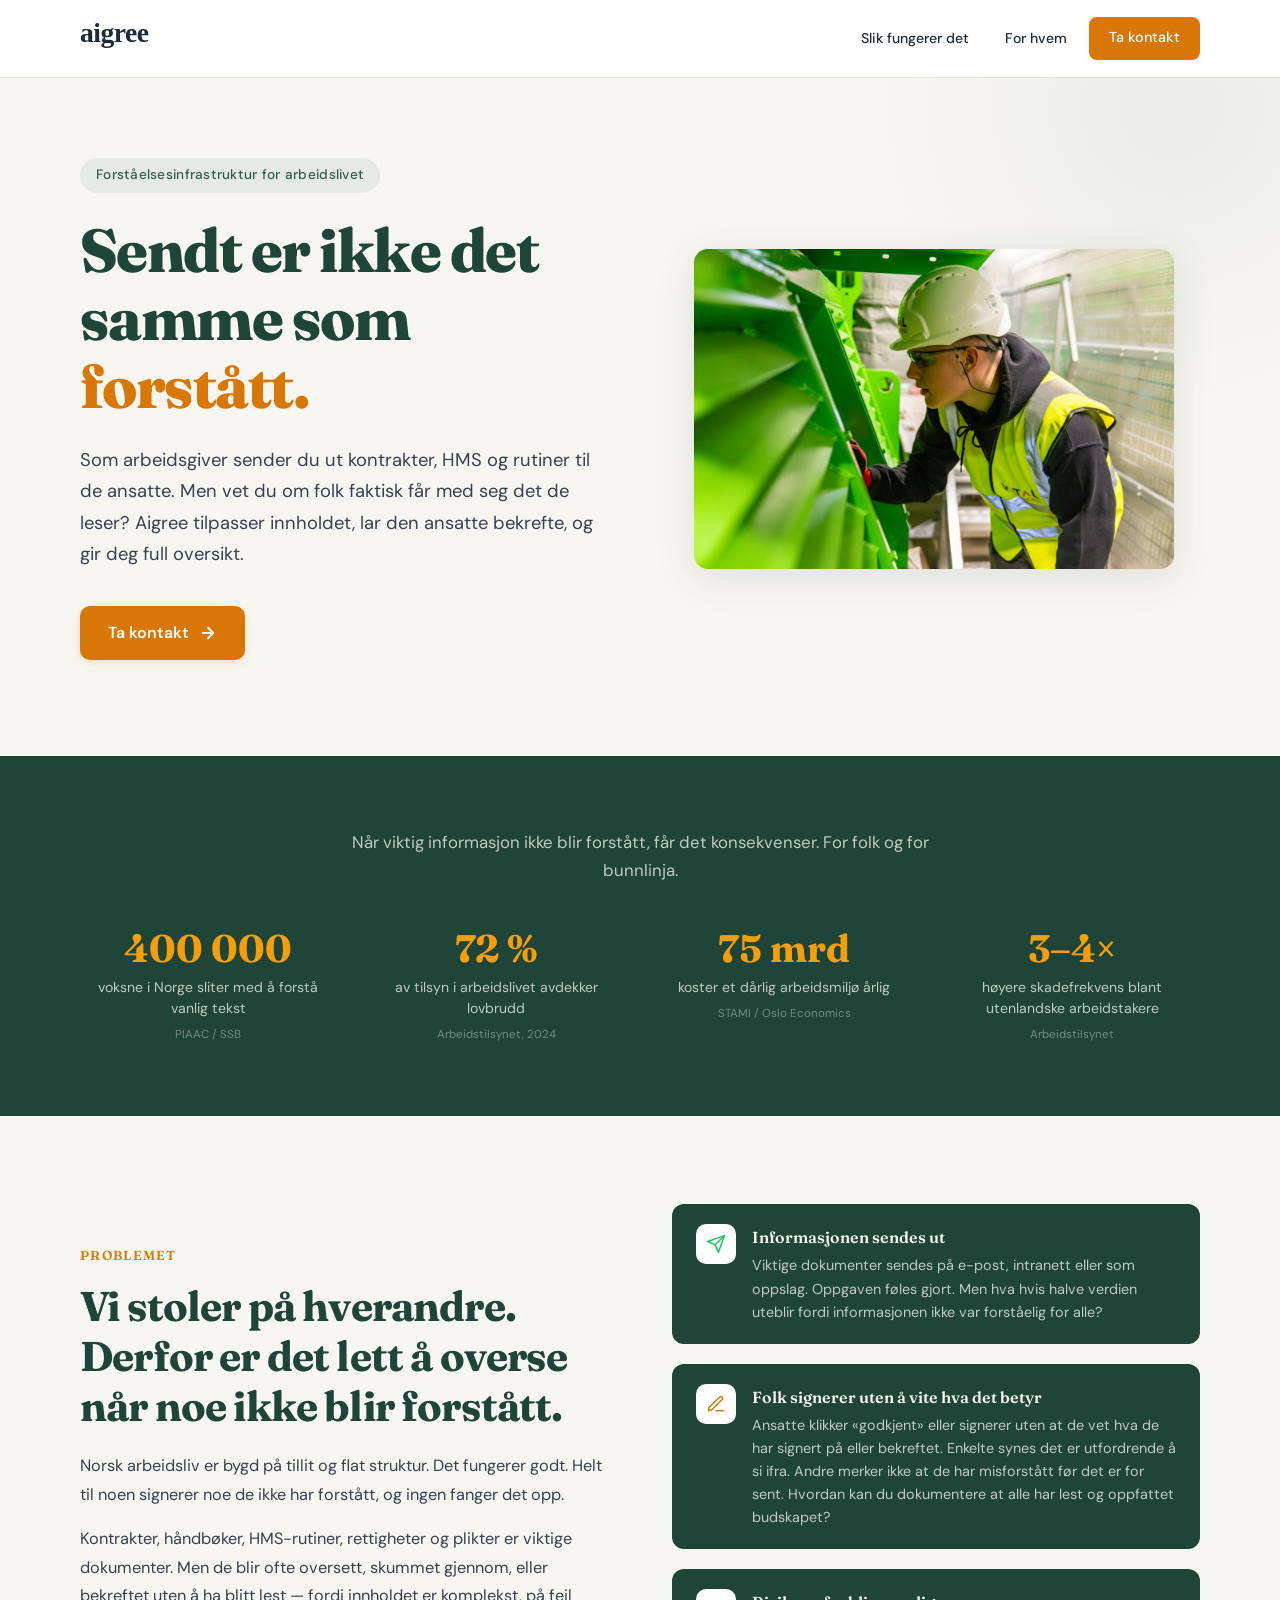
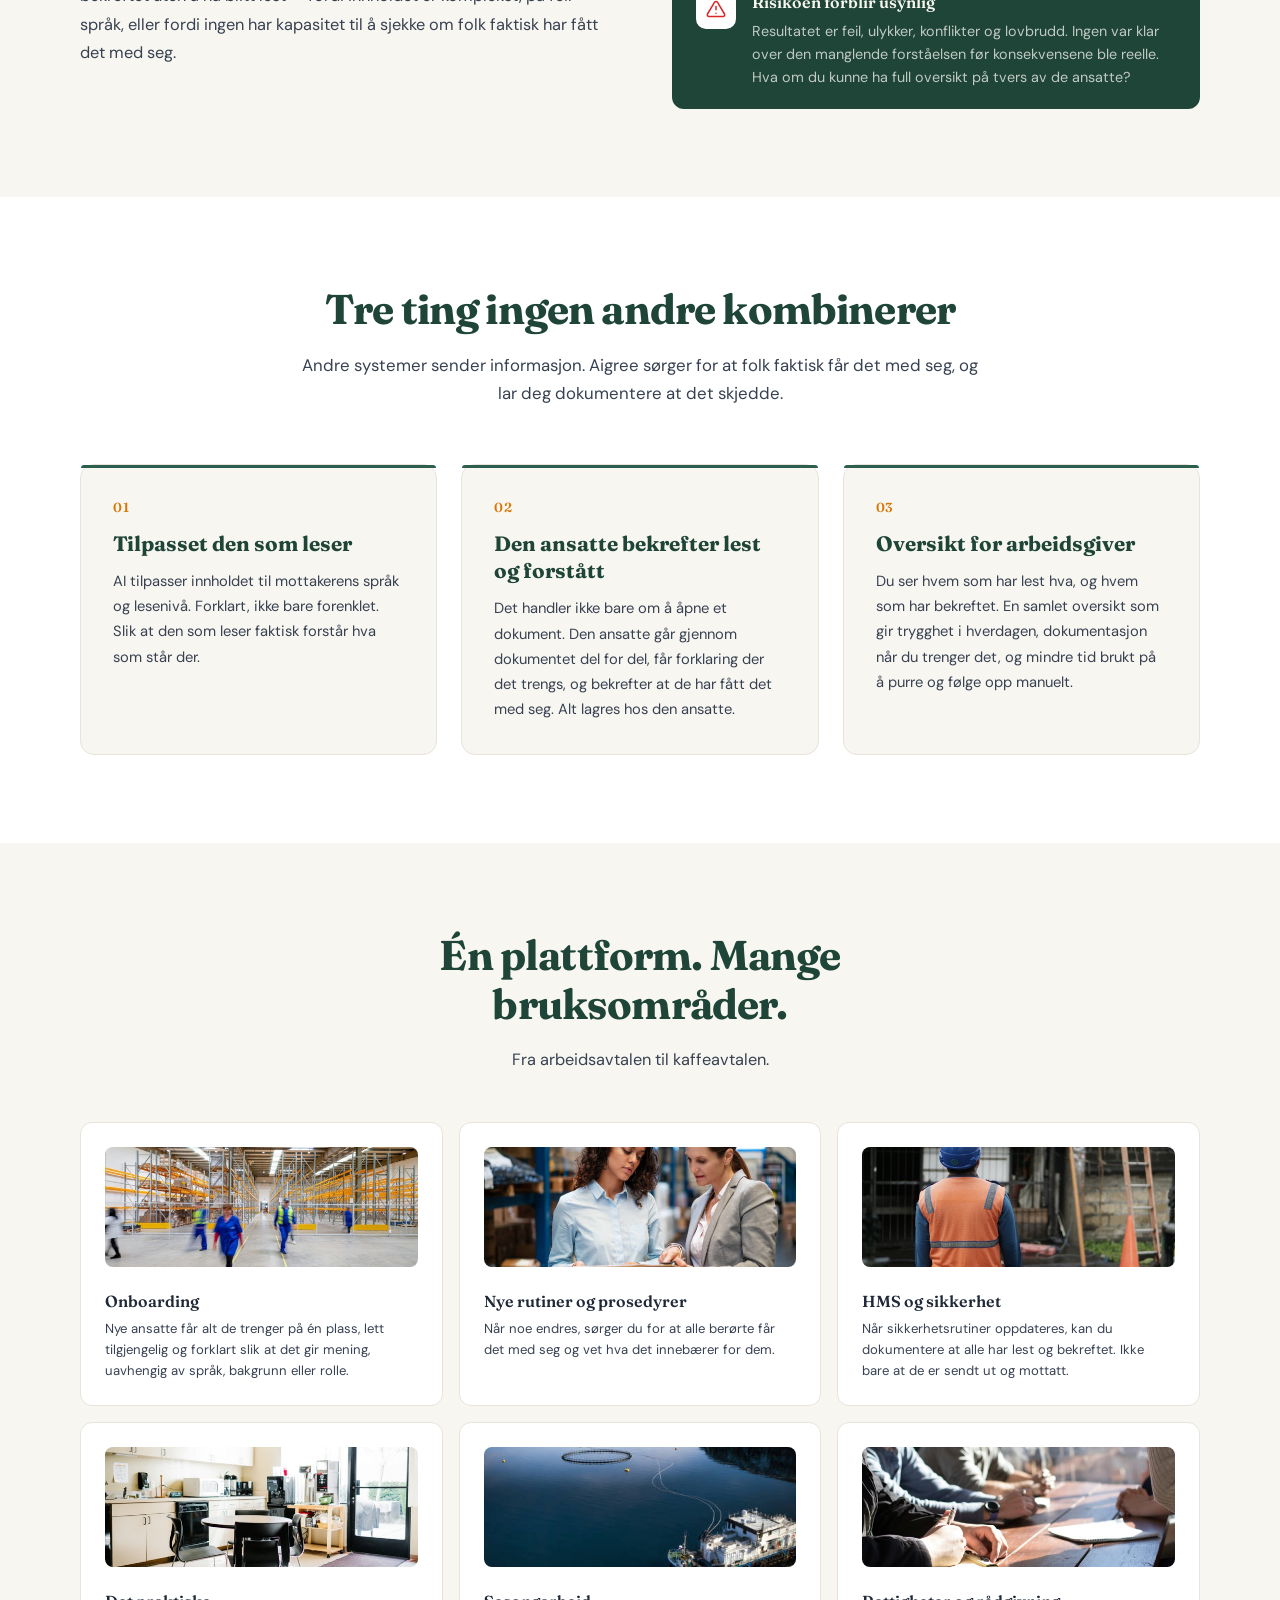
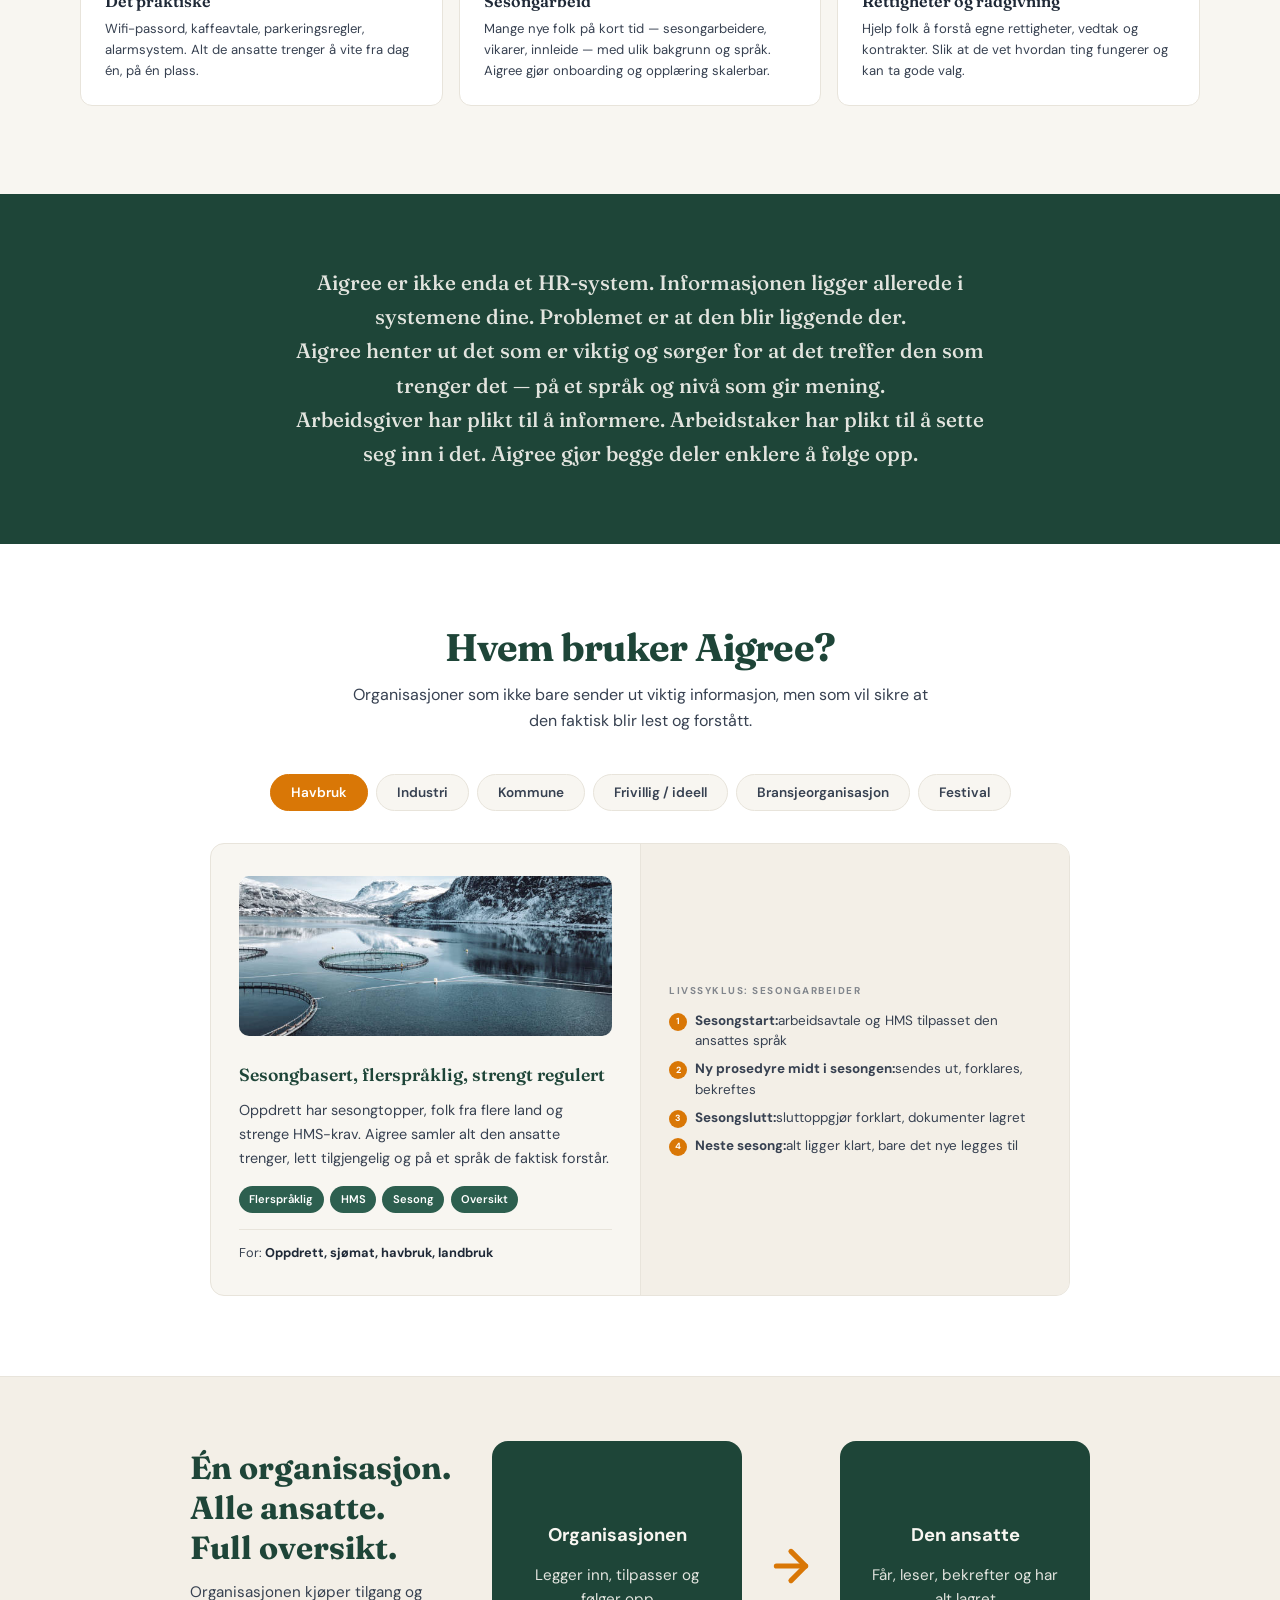
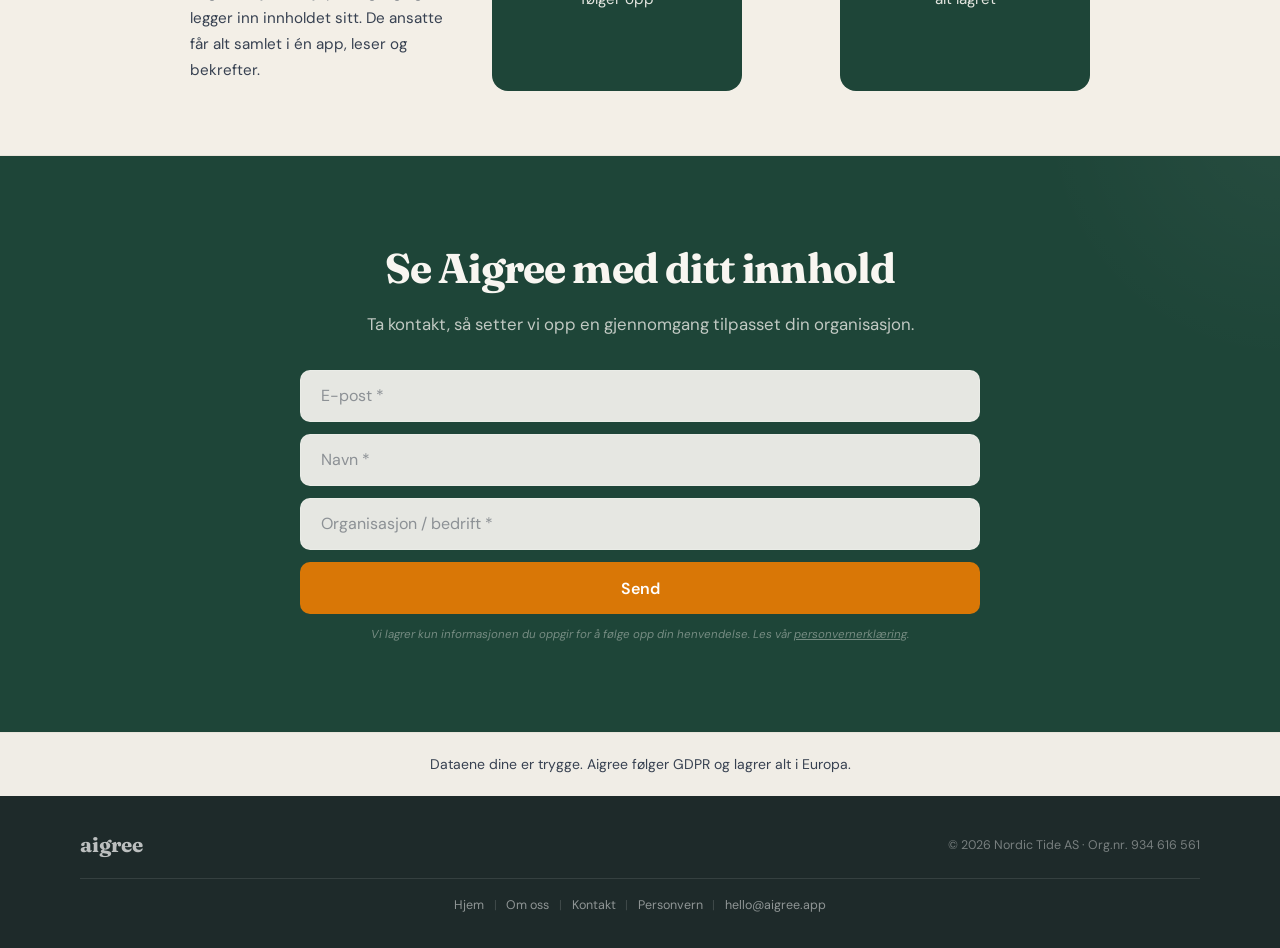
==== index.html @ 0b766823 "Apply v9 text revisions and add GDPR note below contact form Co-Authored-By: Claude Sonnet 4.6 <nore" ====
<!DOCTYPE html>
<html lang="nb">
<head>
<meta charset="UTF-8">
<meta name="viewport" content="width=device-width, initial-scale=1.0">
<title>Aigree — Sendt er ikke det samme som forstått</title>
<meta name="description" content="Aigree sørger for at viktig informasjon faktisk når frem og blir forstått — og at du kan dokumentere at det skjedde.">
<link rel="canonical" href="https://aigree.no/">
<meta property="og:type" content="website">
<meta property="og:title" content="Aigree — Sendt er ikke det samme som forstått">
<meta property="og:locale" content="nb_NO">
<meta property="og:url" content="https://aigree.no/">
<link rel="icon" type="image/svg+xml" href="/favicon.svg">
<meta property="og:description" content="Aigree sørger for at viktig informasjon faktisk når frem og blir forstått — og at du kan dokumentere at det skjedde.">
<meta property="og:image" content="https://aigree.no/images/seo-og.jpg">
<meta property="og:image:width" content="3000">
<meta property="og:image:height" content="2003">
<meta name="twitter:card" content="summary_large_image">
<meta name="twitter:title" content="Aigree — Sendt er ikke det samme som forstått">
<meta name="twitter:description" content="Aigree sørger for at viktig informasjon faktisk når frem og blir forstått — og at du kan dokumentere at det skjedde.">
<meta name="twitter:image" content="https://aigree.no/images/seo-og.jpg">
<link rel="preconnect" href="https://fonts.googleapis.com">
<link rel="preconnect" href="https://fonts.gstatic.com" crossorigin>
<link href="https://fonts.googleapis.com/css2?family=Fraunces:opsz,wght@9..144,400;9..144,500;9..144,600;9..144,700;9..144,800&family=DM+Sans:ital,opsz,wght@0,9..40,300;0,9..40,400;0,9..40,500;0,9..40,600;1,9..40,400&display=swap" rel="stylesheet">
<link rel="stylesheet" href="/css/shared.css">
<!-- CSS in /css/shared.css -->
<link rel="alternate" hreflang="nb" href="https://aigree.no/">
<link rel="alternate" hreflang="x-default" href="https://aigree.no/">
<script type="application/ld+json">
{
  "@context": "https://schema.org",
  "@type": "Organization",
  "name": "Aigree",
  "legalName": "Nordic Tide AS",
  "url": "https://aigree.no",
  "logo": "https://aigree.no/images/logo.svg",
  "description": "Aigree er en norsk AI-plattform som tilpasser arbeidslivsdokumenter til den ansattes språk og lesenivå, bekrefter forståelse, og gir arbeidsgiver oversikt.",
  "foundingDate": "2025",
  "founders": [
    {"@type": "Person", "name": "Hege Christine Brunsvik"},
    {"@type": "Person", "name": "Cecilie Hauge Ågotnes"}
  ],
  "address": {"@type": "PostalAddress", "addressCountry": "NO"},
  "email": "hello@aigree.app",
  "taxID": "934616561"
}
</script>
<script type="application/ld+json">
{
  "@context": "https://schema.org",
  "@type": "WebSite",
  "name": "Aigree",
  "url": "https://aigree.no",
  "inLanguage": "nb-NO"
}
</script>
</head>
<body>
<p class="sr-only">Aigree er en norsk AI-plattform som tilpasser arbeidslivsdokumenter — kontrakter, HMS-rutiner, håndbøker og rettigheter — til den ansattes språk og lesenivå. Den ansatte bekrefter at innholdet er forstått, og arbeidsgiver får en samlet oversikt. Aigree er et produkt fra Nordic Tide AS.</p>

<!-- ═══ NAV ═══ -->
<nav>
<div class="container nav-inner">
<a href="/" class="logo"><img src="/images/logo.svg" alt="Aigree" class="logo-img"></a>
<div class="nav-links">
<!-- <a href="/blogg/" class="nav-a">Blogg</a> -->
<a href="#slik-fungerer-det" class="nav-a">Slik fungerer det</a>
<a href="#hvem-bruker-det" class="nav-a">For hvem</a>
<a href="#kontakt" class="nav-cta">Ta kontakt</a>
</div>
</div>
</nav>

<!-- ═══ HERO ═══ -->
<section class="hero">
<div class="container">
<div class="hero-grid">
<div class="hero-content">
<span class="hero-tag fade-up">Forståelsesinfrastruktur for arbeidslivet</span>
<h1 class="fade-up-d1">Sendt er ikke det samme som <em>forstått.</em></h1>
<p class="hero-sub fade-up-d2">Som arbeidsgiver sender du ut kontrakter, HMS og rutiner til de ansatte. Men vet du om folk faktisk får med seg det de leser? Aigree tilpasser innholdet, lar den ansatte bekrefte, og gir deg full oversikt.</p>
<a href="#kontakt" class="hero-cta fade-up-d3">Ta kontakt <svg width="18" height="18" viewBox="0 0 24 24" fill="none" stroke="currentColor" stroke-width="2.5" stroke-linecap="round" stroke-linejoin="round"><path d="M5 12h14"/><path d="m12 5 7 7-7 7"/></svg></a>
</div>
<!-- Hero-bilde -->
<div class="hero-visual fade-up-d2">
<img width="1200" height="800" src="/images/hero-industrial-onboarding.jpg" alt="Onboarding og sikkerhetsgjennomgang i et industrielt miljø">
</div>
</div>
</div>
</section>

<!-- ═══ STATS ═══ -->
<section class="stats">
<div class="container">
<p class="reveal" style="text-align:center;font-size:1.05rem;color:rgba(248,246,241,.75);line-height:1.7;max-width:640px;margin:0 auto 2.5rem;">Når viktig informasjon ikke blir forstått, får det konsekvenser. For folk og for bunnlinja.</p>
<div class="stats-grid">
<div class="stat-item reveal"><div class="stat-number">400 000</div><div class="stat-label">voksne i Norge sliter med å forstå vanlig tekst</div><div class="stat-source">PIAAC / SSB</div></div>
<div class="stat-item reveal reveal-d1"><div class="stat-number">72 %</div><div class="stat-label">av tilsyn i arbeidslivet avdekker lovbrudd</div><div class="stat-source">Arbeidstilsynet, 2024</div></div>
<div class="stat-item reveal reveal-d2"><div class="stat-number">75 mrd</div><div class="stat-label">koster et dårlig arbeidsmiljø årlig</div><div class="stat-source">STAMI / Oslo Economics</div></div>
<div class="stat-item reveal reveal-d3"><div class="stat-number">3–4×</div><div class="stat-label">høyere skadefrekvens blant utenlandske arbeidstakere</div><div class="stat-source">Arbeidstilsynet</div></div>
</div>
</div>
</section>

<!-- ═══ TRUST GAP ═══ -->
<section class="trustgap">
<div class="container">
<div class="trustgap-grid">
<div class="reveal">
<div class="trustgap-label">Problemet</div>
<h2>Vi stoler på hverandre. Derfor er det lett å overse når noe ikke blir forstått.</h2>
<p class="trustgap-text">Norsk arbeidsliv er bygd på tillit og flat struktur. Det fungerer godt. Helt til noen signerer noe de ikke har forstått, og ingen fanger det opp.</p>
<p class="trustgap-text">Kontrakter, håndbøker, HMS-rutiner, rettigheter og plikter er viktige dokumenter. Men de blir ofte oversett, skummet gjennom, eller bekreftet uten å ha blitt lest — fordi innholdet er komplekst, på feil språk, eller fordi ingen har kapasitet til å sjekke om folk faktisk har fått det med seg.</p>
</div>
<div class="trustgap-visual">
<div class="gap-card reveal reveal-d1">
<div class="gap-icon send"><svg viewBox="0 0 24 24"><path d="M22 2L11 13"/><path d="M22 2l-7 20-4-9-9-4 20-7z"/></svg></div>
<div><h4>Informasjonen sendes ut</h4><p>Viktige dokumenter sendes på e-post, intranett eller som oppslag. Oppgaven føles gjort. Men hva hvis halve verdien uteblir fordi informasjonen ikke var forståelig for alle?</p></div>
</div>
<div class="gap-card reveal reveal-d2">
<div class="gap-icon sign"><svg viewBox="0 0 24 24"><path d="M12 20h9"/><path d="M16.5 3.5a2.121 2.121 0 0 1 3 3L7 19l-4 1 1-4L16.5 3.5z"/></svg></div>
<div><h4>Folk signerer uten å vite hva det betyr</h4><p>Ansatte klikker «godkjent» eller signerer uten at de vet hva de har signert på eller bekreftet. Enkelte synes det er utfordrende å si ifra. Andre merker ikke at de har misforstått før det er for sent. Hvordan kan du dokumentere at alle har lest og oppfattet budskapet?</p></div>
</div>
<div class="gap-card reveal reveal-d3">
<div class="gap-icon risk"><svg viewBox="0 0 24 24"><path d="M10.29 3.86L1.82 18a2 2 0 0 0 1.71 3h16.94a2 2 0 0 0 1.71-3L13.71 3.86a2 2 0 0 0-3.42 0z"/><line x1="12" y1="9" x2="12" y2="13"/><line x1="12" y1="17" x2="12.01" y2="17"/></svg></div>
<div><h4>Risikoen forblir usynlig</h4><p>Resultatet er feil, ulykker, konflikter og lovbrudd. Ingen var klar over den manglende forståelsen før konsekvensene ble reelle. Hva om du kunne ha full oversikt på tvers av de ansatte?</p></div>
</div>
</div>
</div>
</div>
</section>

<!-- ═══ DIFF ═══ -->
<section class="diff" id="slik-fungerer-det">
<div class="container">
<div class="diff-header reveal">
<h2>Tre ting ingen andre kombinerer</h2>
<p>Andre systemer sender informasjon. Aigree sørger for at folk faktisk får det med seg, og lar deg dokumentere at det skjedde.</p>
</div>
<div class="diff-grid">
<div class="diff-card reveal">
<div class="diff-num">01</div><h3>Tilpasset den som leser</h3><p>AI tilpasser innholdet til mottakerens språk og lesenivå. Forklart, ikke bare forenklet. Slik at den som leser faktisk forstår hva som står der.</p>
</div>
<div class="diff-card reveal reveal-d1">
<div class="diff-num">02</div><h3>Den ansatte bekrefter lest og forstått</h3><p>Det handler ikke bare om å åpne et dokument. Den ansatte går gjennom dokumentet del for del, får forklaring der det trengs, og bekrefter at de har fått det med seg. Alt lagres hos den ansatte.</p>
</div>
<div class="diff-card reveal reveal-d2">
<div class="diff-num">03</div><h3>Oversikt for arbeidsgiver</h3><p>Du ser hvem som har lest hva, og hvem som har bekreftet. En samlet oversikt som gir trygghet i hverdagen, dokumentasjon når du trenger det, og mindre tid brukt på å purre og følge opp manuelt.</p>
</div>
</div>
</div>
</section>

<!-- ═══ USE CASES ═══ -->
<section class="usecases">
<div class="container">
<div class="usecases-header reveal">
<h2>Én plattform. Mange bruksområder.</h2>
<p>Fra arbeidsavtalen til kaffeavtalen.</p>
</div>
<div class="usecase-grid">
<div class="usecase-card reveal">
<img width="600" height="400" src="/images/onboarding.jpg" alt="Onboarding" class="usecase-img">
<h4>Onboarding</h4><p>Nye ansatte får alt de trenger på én plass, lett tilgjengelig og forklart slik at det gir mening, uavhengig av språk, bakgrunn eller rolle.</p></div>
<div class="usecase-card reveal reveal-d1">
<img width="612" height="403" src="/images/procedures.jpg" alt="Nye rutiner" class="usecase-img">
<h4>Nye rutiner og prosedyrer</h4><p>Når noe endres, sørger du for at alle berørte får det med seg og vet hva det innebærer for dem.</p></div>
<div class="usecase-card reveal reveal-d2">
<img width="600" height="400" src="/images/hms.jpg" alt="HMS og sikkerhet" class="usecase-img">
<h4>HMS og sikkerhet</h4><p>Når sikkerhetsrutiner oppdateres, kan du dokumentere at alle har lest og bekreftet. Ikke bare at de er sendt ut og mottatt.</p></div>
<div class="usecase-card reveal">
<img width="600" height="400" src="/images/practical.jpg" alt="Det praktiske" class="usecase-img">
<h4>Det praktiske</h4><p>Wifi-passord, kaffeavtale, parkeringsregler, alarmsystem. Alt de ansatte trenger å vite fra dag én, på én plass.</p></div>
<div class="usecase-card reveal reveal-d1">
<img width="459" height="612" src="/images/seasonal.jpg" alt="Sesongarbeid" class="usecase-img">
<h4>Sesongarbeid</h4><p>Mange nye folk på kort tid — sesongarbeidere, vikarer, innleide — med ulik bakgrunn og språk. Aigree gjør onboarding og opplæring skalerbar.</p></div>
<div class="usecase-card reveal reveal-d2">
<img width="600" height="400" src="/images/rights.jpg" alt="Rettigheter og rådgivning" class="usecase-img">
<h4>Rettigheter og rådgivning</h4><p>Hjelp folk å forstå egne rettigheter, vedtak og kontrakter. Slik at de vet hvordan ting fungerer og kan ta gode valg.</p></div>
</div>
</div>
</section>

<!-- ═══ ADDON ═══ -->
<section class="addon reveal">
<div class="container">
<div class="addon-inner">
<p>Aigree er ikke enda et HR-system. Informasjonen ligger allerede i systemene dine. Problemet er at den blir liggende der.</p>
<p>Aigree henter ut det som er viktig og sørger for at det treffer den som trenger det — på et språk og nivå som gir mening.</p>
<p>Arbeidsgiver har plikt til å informere. Arbeidstaker har plikt til å sette seg inn i det. Aigree gjør begge deler enklere å følge opp.</p>
</div>
</div>
</section>

<!-- ═══ WHO — TABS ═══ -->
<section class="who" id="hvem-bruker-det">
<div class="container">
<div class="who-header reveal">
<h2>Hvem bruker Aigree?</h2>
<p>Organisasjoner som ikke bare sender ut viktig informasjon, men som vil sikre at den faktisk blir lest og forstått.</p>
</div>
<div class="tabs reveal">
<button class="tab on" data-p="oppdrett">Havbruk</button>
<button class="tab" data-p="industri">Industri</button>
<button class="tab" data-p="kommune">Kommune</button>
<button class="tab" data-p="ideell">Frivillig / ideell</button>
<button class="tab" data-p="bransje">Bransjeorganisasjon</button>
<button class="tab" data-p="festival">Festival</button>
</div>

<!-- Havbruk -->
<div id="p-oppdrett" class="pnl on"><div class="pnl-card">
<div class="pnl-info">
<img width="612" height="459" src="/images/tab-havbruk.jpg" alt="Havbruk — sesongbasert, flerspråklig, strengt regulert" class="pnl-img" style="object-fit:cover;">
<div class="pnl-h">Sesongbasert, flerspråklig, strengt regulert</div><p class="pnl-p">Oppdrett har sesongtopper, folk fra flere land og strenge HMS-krav. Aigree samler alt den ansatte trenger, lett tilgjengelig og på et språk de faktisk forstår.</p><div class="pnl-tags"><span class="pnl-tag">Flerspråklig</span><span class="pnl-tag">HMS</span><span class="pnl-tag">Sesong</span><span class="pnl-tag">Oversikt</span></div><p class="pnl-for">For: <strong>Oppdrett, sjømat, havbruk, landbruk</strong></p></div>
<div class="pnl-scene"><div class="pnl-scene-lab">Livssyklus: Sesongarbeider</div><div class="ps"><span class="psn">1</span><span><strong>Sesongstart:</strong>arbeidsavtale og HMS tilpasset den ansattes språk</span></div><div class="ps"><span class="psn">2</span><span><strong>Ny prosedyre midt i sesongen:</strong>sendes ut, forklares, bekreftes</span></div><div class="ps"><span class="psn">3</span><span><strong>Sesongslutt:</strong>sluttoppgjør forklart, dokumenter lagret</span></div><div class="ps"><span class="psn">4</span><span><strong>Neste sesong:</strong>alt ligger klart, bare det nye legges til</span></div></div>
</div></div>

<!-- Industri -->
<div id="p-industri" class="pnl"><div class="pnl-card">
<div class="pnl-info">
<img width="800" height="450" src="/images/tab-industri.jpg" alt="Industri — prosedyrer som faktisk når frem" class="pnl-img" style="object-fit:cover;">
<div class="pnl-h">Prosedyrer som faktisk blir forstått</div><p class="pnl-p">Industri har sammensatte arbeidsstyrker og hyppige oppdateringer. Aigree sørger for at informasjonen treffer alle, tilpasset språk, rolle og lesenivå.</p><div class="pnl-tags"><span class="pnl-tag">Prosedyrer</span><span class="pnl-tag">Flerspråklig</span><span class="pnl-tag">HMS</span><span class="pnl-tag">Oversikt</span></div><p class="pnl-for">For: <strong>Industri, produksjon, prosessbedrifter</strong></p></div>
<div class="pnl-scene"><div class="pnl-scene-lab">Livssyklus: Ny operatør</div><div class="ps"><span class="psn">1</span><span><strong>Ny ansatt</strong> mottar arbeidsavtale, HMS og sikkerhetsprosedyrer</span></div><div class="ps"><span class="psn">2</span><span><strong>AI forklarer innholdet:</strong>tilpasset den som leser</span></div><div class="ps"><span class="psn">3</span><span><strong>Oppdatert prosedyre</strong> underveis — sendes ut, forklares, bekreftes</span></div><div class="ps"><span class="psn">4</span><span><strong>Ledelsen</strong> ser hvem som har lest og forstått hva</span></div></div>
</div></div>

<!-- Kommune -->
<div id="p-kommune" class="pnl"><div class="pnl-card">
<div class="pnl-info">
<img width="800" height="565" src="/images/tab-kommune.jpg" alt="Kommune — samlet og forståelig" class="pnl-img" style="object-fit:cover;">
<div class="pnl-h">Alle får informasjonen. Men hvem har fått den med seg?</div><p class="pnl-p">Kommuner sender ut mye informasjon digitalt, men det betyr ikke at folk får det med seg. Aigree samler kontrakt, håndbok, rutiner og avdelingsinfo, og sørger for at innholdet gir mening for den som leser.</p><div class="pnl-tags"><span class="pnl-tag">Kommune</span><span class="pnl-tag">Helseforetak</span><span class="pnl-tag">Avdelingsstruktur</span></div><p class="pnl-for">For: <strong>Kommuner, helseforetak, offentlige virksomheter</strong></p></div>
<div class="pnl-scene"><div class="pnl-scene-lab">Livssyklus: Ny i kommunen</div><div class="ps"><span class="psn">1</span><span><strong>Felles innhold:</strong>personalpolitikk, retningslinjer</span></div><div class="ps"><span class="psn">2</span><span><strong>Avdelingen</strong> legger til rutiner, kontaktpersoner, spesifikk info</span></div><div class="ps"><span class="psn">3</span><span><strong>Ny ansatt</strong> får alt samlet — tilpasset den som leser</span></div><div class="ps"><span class="psn">4</span><span><strong>Ledere</strong> ser hvem som har lest og forstått hva</span></div></div>
</div></div>

<!-- Ideell -->
<div id="p-ideell" class="pnl"><div class="pnl-card">
<div class="pnl-info">
<img width="800" height="600" src="/images/tab-frivillig.jpg" alt="Frivillig og ideell — gjør rettigheter og dokumenter forståelige" class="pnl-img" style="object-fit:cover;">
<div class="pnl-h">Gjør rettigheter og dokumenter forståelige</div><p class="pnl-p">Frivillige og ideelle organisasjoner hjelper folk som trenger å forstå kontrakter, rettigheter og vedtak. Aigree gir rådgiverne et verktøy og brukerne et sted å samle dokumentene sine. Slik at de vet hvordan ting fungerer.</p><div class="pnl-tags"><span class="pnl-tag">Flerspråklig</span><span class="pnl-tag">Rettigheter</span><span class="pnl-tag">Innsikt</span></div><p class="pnl-for">For: <strong>Frivillige organisasjoner, rettshjelp, rådgivning</strong></p></div>
<div class="pnl-scene"><div class="pnl-scene-lab">Livssyklus: Person som trenger hjelp</div><div class="ps"><span class="psn">1</span><span><strong>Organisasjonen</strong> legger inn rettigheter, regelverk og veiledning</span></div><div class="ps"><span class="psn">2</span><span><strong>Bruker</strong> velger språk og leser om sine rettigheter</span></div><div class="ps"><span class="psn">3</span><span><strong>Bruker</strong> laster opp kontrakter og brev, og får gjennomgang</span></div><div class="ps"><span class="psn">4</span><span><strong>Alt samlet</strong> i eget dokumentvelv</span></div></div>
</div></div>

<!-- Bransje -->
<div id="p-bransje" class="pnl"><div class="pnl-card">
<div class="pnl-info">
<img width="800" height="533" src="/images/tab-bransje.jpg" alt="Bransjeorganisasjon — gi verdi til medlemmene" class="pnl-img" style="object-fit:cover;">
<div class="pnl-h">Gi verdi til medlemmene. Med din branding.</div><p class="pnl-p">Tilby Aigree med organisasjonens egen merkevare. Dere legger inn bransjeinnhold, og hver bedrift legger til sitt eget.</p><div class="pnl-tags"><span class="pnl-tag">Whitelabel</span><span class="pnl-tag">Medlemsverdi</span><span class="pnl-tag">Bransjeinnhold</span></div><p class="pnl-for">For: <strong>Bransjeorganisasjoner, forbund, fagforeninger</strong></p></div>
<div class="pnl-scene"><div class="pnl-scene-lab">Livssyklus: Bransjeorganisasjon</div><div class="ps"><span class="psn">1</span><span><strong>Organisasjonen</strong> legger inn felles bransjeinnhold</span></div><div class="ps"><span class="psn">2</span><span><strong>Medlemsbedrifter</strong> legger til eget innhold</span></div><div class="ps"><span class="psn">3</span><span><strong>Ansatte</strong> ser begge nivåer, tilpasset den som leser</span></div><div class="ps"><span class="psn">4</span><span><strong>Oversikt</strong> på tvers av medlemmer</span></div></div>
</div></div>

<!-- Festival -->
<div id="p-festival" class="pnl"><div class="pnl-card">
<div class="pnl-info">
<img width="800" height="533" src="/images/tab-festival.jpg" alt="Festival crew som koordinerer og rigger utendørs" class="pnl-img" style="object-fit:cover;">
<div class="pnl-h">180 folk. Sikkerhetsendring på 10 minutter.</div><p class="pnl-p">Festivaler trenger rask formidling til mange folk på kort tid. Aigree samler alt og lar dere oppdatere underveis, med bekreftelse på at folk har fått det med seg.</p><div class="pnl-tags"><span class="pnl-tag">Rask formidling</span><span class="pnl-tag">NDA</span><span class="pnl-tag">Sertifikater</span></div><p class="pnl-for">For: <strong>Festivaler, events, reiseliv, organisasjoner med frivillige</strong></p></div>
<div class="pnl-scene"><div class="pnl-scene-lab">Livssyklus: Frivillig</div><div class="ps"><span class="psn">1</span><span><strong>180 frivillige klargjøres:</strong>festivalinfo, sikkerhet, rutiner</span></div><div class="ps"><span class="psn">2</span><span><strong>Sikkerhetsendring</strong> underveis — ute hos alle på 10 minutter</span></div><div class="ps"><span class="psn">3</span><span><strong>Sertifikater</strong> lagret etter festivalen</span></div><div class="ps"><span class="psn">4</span><span><strong>Neste år:</strong>halvparten kommer tilbake, alt ligger klart</span></div></div>
</div></div>

</div>
</section>

<!-- ═══ MODEL ═══ -->
<section class="model">
<div class="container">
<div class="model-inner">
<div class="reveal">
<h2>Én organisasjon. Alle ansatte. Full oversikt.</h2>
<p class="model-text">Organisasjonen kjøper tilgang og legger inn innholdet sitt. De ansatte får alt samlet i én app, leser og bekrefter.</p>
</div>
<div class="model-boxes-grid reveal reveal-d1">
<div class="model-box"><h4>Organisasjonen</h4><p>Legger inn, tilpasser og følger opp</p></div>
<div class="model-arrow">
<svg class="arrow-h" width="50" height="50" viewBox="0 0 24 24" fill="none" stroke="currentColor" stroke-width="2.5" stroke-linecap="round" stroke-linejoin="round"><path d="M5 12h14"/><path d="m12 5 7 7-7 7"/></svg>
<svg class="arrow-v" width="50" height="50" viewBox="0 0 24 24" fill="none" stroke="currentColor" stroke-width="2.5" stroke-linecap="round" stroke-linejoin="round"><path d="M12 5v14"/><path d="m5 12 7 7 7-7"/></svg>
</div>
<div class="model-box"><h4>Den ansatte</h4><p>Får, leser, bekrefter og har alt lagret</p></div>
</div>
</div>
</div>
</section>

<!-- ═══ CTA ═══ -->
<section class="cta-section" id="kontakt">
<div class="container">
<div class="cta-inner">
<h2 class="reveal">Se Aigree med ditt innhold</h2>
<p class="cta-text reveal reveal-d1">Ta kontakt, så setter vi opp en gjennomgang tilpasset din organisasjon.</p>
<div class="reveal reveal-d2">
<div id="mlb2-33564892" class="ml-form-embedContainer ml-subscribe-form ml-subscribe-form-33564892">
<div class="ml-form-align-center">
<div class="ml-form-embedWrapper embedForm">
<div class="ml-form-embedBody ml-form-embedBodyDefault row-form">
<div class="ml-form-embedContent" style="margin-bottom:0px;"></div>
<form class="ml-block-form" action="https://assets.mailerlite.com/jsonp/1590872/forms/171515800372381342/subscribe" data-code="" method="post" target="_blank">
<div class="ml-form-formContent">
<div class="ml-form-fieldRow"><div class="ml-field-group ml-field-email ml-validate-email ml-validate-required"><input aria-label="email" aria-required="true" type="email" class="form-control" data-inputmask="" name="fields[email]" placeholder="E-post *" autocomplete="email"></div></div>
<div class="ml-form-fieldRow"><div class="ml-field-group ml-field-name ml-validate-required"><input aria-label="name" aria-required="true" type="text" class="form-control" data-inputmask="" name="fields[name]" placeholder="Navn *" autocomplete="given-name"></div></div>
<div class="ml-form-fieldRow ml-last-item"><div class="ml-field-group ml-field-company ml-validate-required"><input aria-label="company" aria-required="true" type="text" class="form-control" data-inputmask="" name="fields[company]" placeholder="Organisasjon / bedrift *" autocomplete=""></div></div>
</div>
<div class="ml-form-embedPermissions"><div class="ml-form-embedPermissionsContent default privacy-policy"><p><em>Vi lagrer kun informasjonen du oppgir for å følge opp din henvendelse. Les vår <a href="/personvern/" target="_blank" rel="noopener" style="color:inherit;text-decoration:underline">personvernerklæring</a>.</em></p></div></div>
<input type="hidden" name="ml-submit" value="1">
<div class="ml-form-embedSubmit">
<button type="submit" class="primary">Send</button>
<button disabled="disabled" style="display:none;" type="button" class="loading"><div class="ml-form-embedSubmitLoad"></div><span class="sr-only">Loading...</span></button>
</div>
<input type="hidden" name="anticsrf" value="true">
</form>
</div>
<div class="ml-form-successBody row-success" style="display:none"><div class="ml-form-successContent"><h4>Tusen takk!</h4><p>Du hører fra oss i løpet av et par virkedager.</p></div></div>
</div>
</div>
</div>
</div>
</div>
</div>
</section>

<!-- ═══ GDPR ═══ -->
<section class="gdpr-note">
<div class="container">
<p>Dataene dine er trygge. Aigree følger GDPR og lagrer alt i Europa.</p>
</div>
</section>

<!-- ═══ FOOTER ═══ -->
<footer>
<div class="container footer-inner">
<div class="footer-top"><div class="footer-logo">aigree</div><div class="footer-company">© 2026 <a href="https://www.nordictide.tech" target="_blank" rel="noopener">Nordic Tide AS</a> · Org.nr. 934 616 561</div></div>
<div class="footer-links"><a href="/">Hjem</a><span class="footer-sep">|</span><a href="/om/">Om oss</a><span class="footer-sep">|</span><a href="/kontakt/">Kontakt</a><span class="footer-sep">|</span><a href="/personvern/">Personvern</a><span class="footer-sep">|</span><a href="mailto:hello@aigree.app">hello@aigree.app</a></div>
</div>
</footer>

<script>
(function(){
document.querySelectorAll('.tab').forEach(function(t){t.addEventListener('click',function(){var p=this.getAttribute('data-p');document.querySelectorAll('.tab').forEach(function(x){x.classList.remove('on')});this.classList.add('on');document.querySelectorAll('.pnl').forEach(function(x){x.classList.remove('on')});var e=document.getElementById('p-'+p);if(e)e.classList.add('on')})});
var ob=new IntersectionObserver(function(es){es.forEach(function(e){if(e.isIntersecting){e.target.classList.add('visible');ob.unobserve(e.target)}})},{threshold:.12,rootMargin:'0px 0px -40px 0px'});
document.querySelectorAll('.reveal').forEach(function(el){ob.observe(el)});
})();
function ml_webform_success_33564892(){var $=ml_jQuery||jQuery;$('.ml-subscribe-form-33564892 .row-success').show();$('.ml-subscribe-form-33564892 .row-form').hide()}
</script>
<script src="https://groot.mailerlite.com/js/w/webforms.min.js?v95037e5bac78f29ed026832ca21a7c7b"></script>
<script>fetch("https://assets.mailerlite.com/jsonp/1590872/forms/171515800372381342/takel")</script>
<script data-goatcounter="https://aigree.goatcounter.com/count" async src="//gc.zgo.at/count.js"></script>
</body>
</html>
---- css/shared.css ----
/* ═══ Aigree — Shared CSS ═══ */

*,*::before,*::after{margin:0;padding:0;box-sizing:border-box}
:root{
  --sage:#2D5F4F;--sage-l:#3A7A66;--sage-d:#1E4538;
  --cream:#F8F6F1;--cream-w:#F3EFE7;
  --burnt:#D97706;--burnt-l:#F59E0B;
  --charcoal:#1F2937;--charcoal-s:#374151;
  --taupe:#E8E4DB;--taupe-l:#F0EDE6;--white:#fff;
  --font-d:'Fraunces',Georgia,serif;--font-b:'DM Sans',system-ui,sans-serif;
}
html{scroll-behavior:smooth}
body{font-family:var(--font-b);color:var(--charcoal);background:var(--cream);line-height:1.65;font-size:16px;-webkit-font-smoothing:antialiased;overflow-x:hidden}
.container{width:100%;max-width:1200px;margin:0 auto;padding:0 1.25rem}
@media(min-width:768px){.container{padding:0 2rem}}
@media(min-width:1024px){.container{padding:0 2.5rem}}
@keyframes fadeUp{from{opacity:0;transform:translateY(28px)}to{opacity:1;transform:translateY(0)}}
.fade-up{animation:fadeUp .7s ease-out both}
.fade-up-d1{animation:fadeUp .7s .1s ease-out both}
.fade-up-d2{animation:fadeUp .7s .2s ease-out both}
.fade-up-d3{animation:fadeUp .7s .3s ease-out both}
.reveal{opacity:0;transform:translateY(28px);transition:opacity .7s ease-out,transform .7s ease-out}
.reveal.visible{opacity:1;transform:translateY(0)}
.reveal-d1{transition-delay:.1s}.reveal-d2{transition-delay:.2s}.reveal-d3{transition-delay:.3s}

/* Nav */
nav{position:sticky;top:0;z-index:100;background:rgba(255,255,255,.95);backdrop-filter:blur(12px);-webkit-backdrop-filter:blur(12px);border-bottom:1px solid var(--taupe)}
.nav-inner{display:flex;align-items:center;justify-content:space-between;padding-top:1rem;padding-bottom:1rem}
.logo{font-family:var(--font-d);font-size:1.65rem;font-weight:700;color:var(--charcoal);text-decoration:none;letter-spacing:-.02em}
.logo-img{height:32px;width:auto}
.nav-cta{display:inline-flex;align-items:center;gap:.5rem;background:var(--burnt);color:var(--white);font-family:var(--font-b);font-weight:500;font-size:.9rem;padding:.6rem 1.25rem;border-radius:8px;border:none;cursor:pointer;text-decoration:none;transition:all .25s}
.nav-cta:hover{background:var(--burnt-l);transform:translateY(-1px);box-shadow:0 4px 12px rgba(217,119,6,.2)}
.nav-links{display:flex;align-items:center;gap:.5rem}
.nav-a{color:var(--charcoal);text-decoration:none;font-size:.88rem;font-weight:500;padding:7px 14px;border-radius:8px;transition:background .15s}
.nav-a:hover{background:rgba(0,0,0,.04)}
@media(max-width:767px){.nav-a{display:none}}

/* Hero */
.hero{position:relative;padding:5rem 0 6rem;overflow:hidden}
.hero::before{content:'';position:absolute;top:-40%;right:-15%;width:600px;height:600px;border-radius:50%;background:radial-gradient(circle,rgba(45,95,79,.06) 0%,transparent 70%);pointer-events:none}
.hero-grid{position:relative;display:grid;grid-template-columns:1fr;gap:3rem;align-items:center}
@media(min-width:768px){.hero-grid{grid-template-columns:1fr 1fr;gap:3.5rem}}
.hero-content{position:relative}
.hero-tag{display:inline-block;font-size:.85rem;font-weight:500;color:var(--sage);background:rgba(45,95,79,.08);padding:.4rem 1rem;border-radius:100px;margin-bottom:1.5rem;letter-spacing:.02em}
.hero h1{font-family:var(--font-d);font-size:clamp(2.4rem,5.5vw,3.8rem);font-weight:800;color:var(--sage-d);line-height:1.12;letter-spacing:-.025em;margin-bottom:1.5rem}
.hero h1 em{font-style:normal;color:var(--burnt)}
.hero-sub{font-size:1.15rem;color:var(--charcoal-s);line-height:1.7;max-width:600px;margin-bottom:2.25rem}
.hero-cta{display:inline-flex;align-items:center;gap:.6rem;background:var(--burnt);color:var(--white);font-family:var(--font-b);font-weight:600;font-size:1rem;padding:.85rem 1.75rem;border-radius:10px;border:none;cursor:pointer;text-decoration:none;transition:all .25s;box-shadow:0 2px 8px rgba(217,119,6,.2)}
.hero-cta:hover{background:var(--burnt-l);transform:translateY(-2px);box-shadow:0 6px 20px rgba(217,119,6,.25)}
.hero-cta svg{transition:transform .25s}.hero-cta:hover svg{transform:translateX(3px)}
.hero-visual{display:none}
@media(min-width:768px){.hero-visual{display:flex;justify-content:center;align-items:center}}
.hero-visual img{width:100%;border-radius:14px;box-shadow:0 8px 40px rgba(30,69,56,.12);max-width:480px;height:auto;object-fit:cover}


/* Trust gap */
.trustgap{padding:5.5rem 0;background:var(--cream)}
.trustgap-grid{display:grid;grid-template-columns:1fr;gap:3rem;align-items:center}
@media(min-width:768px){.trustgap-grid{grid-template-columns:1fr 1fr;gap:4rem}}
.trustgap-label{font-family:var(--font-d);font-size:.82rem;font-weight:600;color:var(--burnt);text-transform:uppercase;letter-spacing:.1em;margin-bottom:1rem}
.trustgap h2{font-family:var(--font-d);font-size:clamp(1.8rem,3.5vw,2.6rem);font-weight:700;color:var(--sage-d);line-height:1.2;letter-spacing:-.02em;margin-bottom:1.25rem}
.trustgap-text{color:var(--charcoal-s);font-size:1.02rem;line-height:1.75}
.trustgap-text+.trustgap-text{margin-top:1rem}
.gap-card{background:var(--sage-d);border:none;border-radius:12px;padding:1.25rem 1.5rem;display:flex;align-items:flex-start;gap:1rem;transition:all .3s}
.gap-card:hover{box-shadow:0 4px 16px rgba(30,69,56,.2)}
.gap-icon{flex-shrink:0;width:40px;height:40px;border-radius:10px;display:flex;align-items:center;justify-content:center;background:var(--white)}
.gap-icon svg{width:20px;height:20px;stroke-width:1.8;stroke-linecap:round;stroke-linejoin:round;fill:none}
.gap-icon.send svg{stroke:#22c55e}
.gap-icon.sign svg{stroke:var(--burnt)}
.gap-icon.risk svg{stroke:#dc2626}
.gap-card h4{font-family:var(--font-d);font-size:1rem;font-weight:600;color:var(--cream);margin-bottom:.25rem}
.gap-card p{font-size:.9rem;color:rgba(248,246,241,.75);line-height:1.6}
.trustgap-visual{display:flex;flex-direction:column;gap:1.25rem}

/* Stats */
.stats{padding:4.5rem 0;background:var(--sage-d);color:var(--cream)}
.stats-grid{display:grid;grid-template-columns:repeat(2,1fr);gap:2rem 1.5rem}
@media(min-width:768px){.stats-grid{grid-template-columns:repeat(4,1fr);gap:2rem}}
.stat-item{text-align:center}
.stat-number{font-family:var(--font-d);font-size:clamp(1.6rem,3.5vw,2.4rem);font-weight:700;color:var(--burnt-l);line-height:1.2;margin-bottom:.4rem}
.stat-label{font-size:.88rem;color:rgba(248,246,241,.75);line-height:1.5}
.stat-source{font-size:.72rem;color:rgba(248,246,241,.4);margin-top:.35rem}

/* Diff */
.diff{padding:5.5rem 0;background:var(--white)}
.diff-header{text-align:center;max-width:680px;margin:0 auto 3.5rem}
.diff-header h2{font-family:var(--font-d);font-size:clamp(1.8rem,3.5vw,2.6rem);font-weight:700;color:var(--sage-d);line-height:1.2;letter-spacing:-.02em;margin-bottom:1rem}
.diff-header p{color:var(--charcoal-s);font-size:1.05rem;line-height:1.7}
.diff-grid{display:grid;grid-template-columns:1fr;gap:1.5rem}
@media(min-width:768px){.diff-grid{grid-template-columns:repeat(3,1fr)}}
.diff-card{background:var(--cream);border:1px solid var(--taupe);border-radius:14px;padding:2rem;position:relative;transition:all .3s;overflow:visible}
.diff-card::before{content:'';position:absolute;top:0;left:0;right:0;height:3px;border-radius:14px 14px 0 0;background:var(--sage)}
.diff-card:hover{border-color:var(--sage)}

.diff-num{font-family:var(--font-d);font-size:.82rem;font-weight:600;color:var(--burnt);margin-bottom:.75rem;letter-spacing:.05em;display:block}
.diff-card h3{font-family:var(--font-d);font-size:1.3rem;font-weight:700;color:var(--sage-d);margin-bottom:.75rem;line-height:1.3}
.diff-card p{font-size:.92rem;color:var(--charcoal-s);line-height:1.7}

/* Addon */
.addon{padding:4.5rem 0;background:var(--sage-d);border-top:none;border-bottom:none}
.addon-inner{max-width:720px;margin:0 auto;text-align:center}
.addon p{font-family:var(--font-d);font-size:clamp(1.05rem,2vw,1.3rem);font-weight:500;color:var(--cream);line-height:1.65;opacity:.9}

/* Use cases */
.usecases{padding:5.5rem 0;background:var(--cream)}
.usecases-header{text-align:center;max-width:640px;margin:0 auto 3rem}
.usecases-header h2{font-family:var(--font-d);font-size:clamp(1.8rem,3.5vw,2.6rem);font-weight:700;color:var(--sage-d);line-height:1.2;letter-spacing:-.02em;margin-bottom:1rem}
.usecases-header p{color:var(--charcoal-s);font-size:1.02rem;line-height:1.7}
.usecase-grid{display:grid;grid-template-columns:repeat(2,1fr);gap:1rem}
@media(min-width:768px){.usecase-grid{grid-template-columns:repeat(3,1fr)}}
.usecase-card{background:var(--white);border:1px solid var(--taupe);border-radius:12px;padding:1.5rem;transition:all .3s}
.usecase-card:hover{border-color:var(--sage);transform:translateY(-2px);box-shadow:0 4px 16px rgba(45,95,79,.06)}
.usecase-card h4{font-family:var(--font-d);font-size:1rem;font-weight:600;color:var(--charcoal);margin-bottom:.35rem;line-height:1.3}
.usecase-card p{font-size:.82rem;color:var(--charcoal-s);line-height:1.6}
.usecase-img{width:100%;height:120px;object-fit:cover;border-radius:8px;margin-bottom:1rem}

/* Who — tabs */
.who{padding:5rem 0;background:var(--white)}
.who-header{text-align:center;max-width:580px;margin:0 auto 2.5rem}
.who-header h2{font-family:var(--font-d);font-size:clamp(1.8rem,3.5vw,2.4rem);font-weight:700;color:var(--sage-d);line-height:1.2;letter-spacing:-.02em;margin-bottom:.75rem}
.who-header p{color:var(--charcoal-s);font-size:1rem}
.tabs{display:flex;flex-wrap:wrap;justify-content:center;gap:.5rem;margin-bottom:2rem}
.tab{background:var(--cream);border:1.5px solid var(--taupe);border-radius:100px;padding:.55rem 1.25rem;font-size:.85rem;font-weight:600;color:var(--charcoal-s);cursor:pointer;font-family:var(--font-b);transition:all .2s}
.tab:hover{border-color:var(--sage);color:var(--sage)}
.tab.on{background:var(--burnt);border-color:var(--burnt);color:var(--white)}
.pnl{display:none;animation:fadeUp .35s ease}.pnl.on{display:block}
.pnl-card{background:var(--cream);border:1px solid var(--taupe);border-radius:14px;overflow:hidden;display:grid;grid-template-columns:1fr 1fr;max-width:860px;margin:0 auto}
.pnl-info{padding:2rem 1.75rem}
.pnl-h{font-family:var(--font-d);font-size:1.1rem;font-weight:600;color:var(--sage-d);margin-bottom:.6rem}
.pnl-p{font-size:.9rem;color:var(--charcoal-s);line-height:1.65;margin-bottom:1rem}
.pnl-tags{display:flex;gap:.4rem;flex-wrap:wrap}
.pnl-tag{padding:.25rem .65rem;border-radius:60px;font-size:.7rem;font-weight:600;background:var(--sage);color:var(--white)}
.pnl-for{font-size:.8rem;color:var(--charcoal-s);margin-top:1rem;padding-top:.75rem;border-top:1px solid var(--taupe)}.pnl-for strong{color:var(--charcoal)}
.pnl-img{width:100%;height:160px;margin-bottom:1rem;border-radius:10px}
.pnl-scene{background:var(--cream-w);padding:2rem 1.75rem;display:flex;flex-direction:column;justify-content:center;border-left:1px solid var(--taupe)}
.pnl-scene-lab{font-size:.62rem;font-weight:700;letter-spacing:1.5px;text-transform:uppercase;color:var(--charcoal-s);opacity:.6;margin-bottom:.75rem}
.ps{display:flex;align-items:flex-start;gap:.5rem;font-size:.84rem;color:var(--charcoal-s);margin-bottom:.5rem;line-height:1.5}.ps:last-child{margin-bottom:0}
.psn{flex-shrink:0;width:18px;height:18px;border-radius:50%;background:var(--burnt);color:var(--white);font-size:.56rem;font-weight:700;display:flex;align-items:center;justify-content:center;margin-top:2px}
@media(max-width:767px){
  .pnl-card{grid-template-columns:1fr;border-radius:12px}
  .pnl-scene{border-left:none;border-top:1px solid var(--taupe)}
  .pnl-info,.pnl-scene{padding:1.25rem 1rem}
  .pnl-h{font-size:1rem}.pnl-p{font-size:.85rem}
  .pnl-tags{gap:.3rem}.pnl-tag{font-size:.65rem;padding:.2rem .5rem}
  .pnl-for{font-size:.75rem}
  .pnl-scene-lab{font-size:.58rem}
  .ps{font-size:.8rem;gap:.4rem}.psn{width:16px;height:16px;font-size:.52rem}
  .tabs{display:grid;grid-template-columns:repeat(3,1fr);gap:.4rem;margin-bottom:1.5rem}
  .tab{font-size:.75rem;padding:.45rem .6rem;text-align:center;white-space:nowrap}
  .pnl-img{height:120px}
}

/* Model */
.model{padding:4rem 0;background:var(--cream-w);border-top:1px solid var(--taupe);border-bottom:1px solid var(--taupe)}
.model-inner{display:grid;grid-template-columns:1fr;gap:2.5rem;align-items:center;max-width:900px;margin:0 auto}
@media(min-width:768px){.model-inner{grid-template-columns:1fr 1fr}}
.model h2{font-family:var(--font-d);font-size:clamp(1.5rem,3vw,2rem);font-weight:700;color:var(--sage-d);line-height:1.25;margin-bottom:.75rem}
.model-text{font-size:.95rem;color:var(--charcoal-s);line-height:1.7}

.model-boxes-grid{display:grid;gap:1.5rem;max-width:900px;margin:0 auto;grid-template-columns:1fr auto 1fr}
@media(max-width:767px){.model-boxes-grid{grid-template-columns:1fr;grid-template-rows:auto auto auto}}
.model-boxes-grid .model-box{background:var(--sage-d);color:var(--cream);border-radius:16px;display:flex;flex-direction:column;justify-content:center;align-items:center;text-align:center;aspect-ratio:1/1;padding:2rem;min-height:250px}
.model-boxes-grid .model-box h4{color:var(--cream);font-size:1.15rem;margin:0}
.model-boxes-grid .model-box p{color:var(--cream);opacity:.9;font-size:.95rem;line-height:1.6;margin:.75rem 0 0 0}
.model-boxes-grid .model-arrow{color:var(--burnt);display:flex;align-items:center;justify-content:center;flex-shrink:0}
.model-boxes-grid .model-arrow svg{width:50px;height:50px}
.model-boxes-grid .model-arrow .arrow-h{display:block;animation:arrowPulseH 2s ease-in-out infinite}
.model-boxes-grid .model-arrow .arrow-v{display:none;animation:arrowPulseV 2s ease-in-out infinite}
@keyframes arrowPulseH{0%,100%{transform:translateX(0);opacity:1}50%{transform:translateX(6px);opacity:.6}}
@keyframes arrowPulseV{0%,100%{transform:translateY(0);opacity:1}50%{transform:translateY(6px);opacity:.6}}
@media(max-width:767px){
  .model-boxes-grid .model-arrow{width:100%;justify-content:center}
  .model-boxes-grid .model-arrow .arrow-h{display:none}
  .model-boxes-grid .model-arrow .arrow-v{display:block;margin:0 auto}
}

/* CTA */
.cta-section{padding:5.5rem 0;background:var(--sage-d);color:var(--cream);position:relative;overflow:hidden}
.cta-section::before{content:'';position:absolute;top:-50%;right:-20%;width:500px;height:500px;border-radius:50%;background:radial-gradient(circle,rgba(255,255,255,.04) 0%,transparent 70%)}
.cta-inner{position:relative;max-width:680px;margin:0 auto;text-align:center}
.cta-section h2{font-family:var(--font-d);font-size:clamp(1.8rem,3.5vw,2.6rem);font-weight:700;color:var(--cream);line-height:1.2;letter-spacing:-.02em;margin-bottom:1rem}
.cta-text{font-size:1.05rem;color:rgba(248,246,241,.75);line-height:1.7;margin-bottom:2rem}

/* MailerLite overrides */
#mlb2-33564892.ml-form-embedContainer,
#mlb2-33564892 .ml-form-embedWrapper,
#mlb2-33564892 .ml-form-embedWrapper.embedForm,
#mlb2-33564892 .ml-form-embedWrapper.embedDefault,
#mlb2-33564892 .ml-form-align-center,
#mlb2-33564892 .ml-form-embedBody,
#mlb2-33564892 .ml-block-form,
#mlb2-33564892 .ml-form-formContent,
#mlb2-33564892 .ml-form-fieldRow,
#mlb2-33564892 .ml-field-group,
#mlb2-33564892 .ml-form-embedSubmit,
#mlb2-33564892 .ml-form-embedPermissions{width:100%!important;max-width:100%!important;box-sizing:border-box!important}
#mlb2-33564892.ml-form-embedContainer{display:block!important;margin:0 auto!important;position:static!important}
#mlb2-33564892 .ml-form-embedWrapper{background:transparent!important;border:none!important;border-radius:0!important;padding:0!important;margin:0!important;display:block!important}
#mlb2-33564892 .ml-form-align-center{display:block!important}
#mlb2-33564892 .ml-form-embedBody{padding:0!important}
#mlb2-33564892 .ml-block-form{display:flex!important;flex-direction:column!important}
#mlb2-33564892 .ml-form-formContent{margin:0!important;padding:0!important;float:none!important}
#mlb2-33564892 .ml-form-fieldRow{margin:0 0 .75rem 0!important;float:none!important}
#mlb2-33564892 .ml-form-fieldRow.ml-last-item{margin:0!important}
#mlb2-33564892 .ml-form-fieldRow input{background:rgba(248,246,241,.92)!important;color:var(--charcoal)!important;border:1px solid rgba(248,246,241,.25)!important;border-radius:10px!important;font-family:var(--font-b)!important;font-size:16px!important;padding:.85rem 1.25rem!important;min-height:52px!important;height:auto!important;line-height:1.4!important;transition:all .25s!important;width:100%!important;max-width:100%!important}
#mlb2-33564892 .ml-form-fieldRow input:focus{border-color:var(--burnt)!important;background:var(--cream)!important}
#mlb2-33564892 .ml-form-fieldRow input::placeholder{color:rgba(31,41,55,.45)!important}
#mlb2-33564892 .ml-form-fieldRow input:-webkit-autofill{-webkit-box-shadow:0 0 0 1000px var(--cream) inset!important;-webkit-text-fill-color:var(--charcoal)!important}
#mlb2-33564892 .ml-form-embedSubmit{margin:.75rem 0 0 0!important;float:none!important;order:5!important}
#mlb2-33564892 .ml-form-embedSubmit button.primary{background:var(--burnt)!important;border:none!important;border-radius:10px!important;width:100%!important;max-width:100%!important;font-family:var(--font-b)!important;font-size:1rem!important;font-weight:600!important;padding:.85rem 1.5rem!important;min-height:52px!important;height:auto!important;transition:all .25s!important;cursor:pointer!important;color:var(--white)!important;box-shadow:none!important}
#mlb2-33564892 .ml-form-embedSubmit button.primary:hover{background:var(--burnt-l)!important;transform:translateY(-1px)}
#mlb2-33564892 .ml-form-embedPermissions{padding:0!important;margin:.75rem 0 0 0!important;float:none!important;order:10!important}
#mlb2-33564892 .ml-form-embedPermissions p,#mlb2-33564892 .ml-form-embedPermissions p em{color:rgba(248,246,241,.4)!important;font-family:var(--font-b)!important;font-size:.72rem!important;line-height:1.5!important}
#mlb2-33564892 .ml-form-successContent h4{color:var(--cream)!important;font-family:var(--font-d)!important;font-size:1.3rem!important;font-weight:700!important;text-align:center!important}
#mlb2-33564892 .ml-form-successContent p{color:rgba(248,246,241,.7)!important;font-family:var(--font-b)!important;font-size:1rem!important;text-align:center!important}
#mlb2-33564892 .ml-form-embedWrapper .ml-form-embedBody .ml-form-fieldRow label{display:none!important}
#mlb2-33564892 .ml-form-embedContent{margin:0!important;display:none!important}
.ml-form-embedSubmitLoad:after{border-color:#fff #fff #fff transparent!important}
@keyframes ml-form-embedSubmitLoad{0%{transform:rotate(0deg)}100%{transform:rotate(360deg)}}
.sr-only{position:absolute;width:1px;height:1px;padding:0;margin:-1px;overflow:hidden;clip:rect(0,0,0,0);border:0}

/* GDPR note */
.gdpr-note{padding:1.25rem 0;background:var(--taupe-l);border-top:1px solid var(--taupe)}
.gdpr-note p{text-align:center;font-size:.875rem;color:var(--charcoal-s)}

/* Footer */
footer{padding:2rem 0;background:#1E2A2A;border-top:none}
.footer-inner{max-width:1200px;margin:0 auto;padding:0 1.25rem}
@media(min-width:768px){.footer-inner{padding:0 2rem}}
@media(min-width:1024px){.footer-inner{padding:0 2.5rem}}
.footer-top{display:flex;align-items:center;justify-content:space-between;padding-bottom:1rem;border-bottom:1px solid rgba(255,255,255,.1);margin-bottom:1rem}
.footer-logo{font-family:var(--font-d);font-size:1.3rem;font-weight:700;color:rgba(255,255,255,.7)}
.footer-company{font-size:.78rem;color:rgba(255,255,255,.4)}
.footer-company a,.footer-company a:visited,.footer-company a:link{color:inherit!important;text-decoration:none!important}
.footer-company a:hover{color:var(--white)!important}
.footer-links{display:flex;align-items:center;justify-content:center;gap:0;flex-wrap:wrap;font-size:.78rem;color:rgba(255,255,255,.4)}
.footer-links a,.footer-links a:visited,.footer-links a:link{color:rgba(255,255,255,.5)!important;text-decoration:none!important;transition:color .15s}
.footer-links a:hover{color:var(--white)!important}
.footer-sep{margin:0 .6rem;color:rgba(255,255,255,.15)}

/* Responsive */
@media(max-width:767px){
  .hero{padding:5rem 0 5.5rem}
  .hero h1{font-size:clamp(2rem,7vw,2.6rem)}
  .hero-cta{width:100%;justify-content:center}
  .trustgap,.diff,.usecases,.who{padding:3.5rem 0}
  .stats{padding:3rem 0}.cta-section{padding:4rem 0}
  .addon{padding:2.5rem 0}.model{padding:2.5rem 0}
  .usecase-grid{grid-template-columns:1fr 1fr;gap:.75rem}
  .usecase-card{padding:1.1rem}.usecase-card h4{font-size:.9rem}.usecase-card p{font-size:.78rem}
  .gap-card{align-items:center}
}

/* ═══ Blogg ═══ */

/* Bloggoversikt */
.blog-header{text-align:center;max-width:640px;margin:0 auto 3rem;padding:4rem 0 0}
.blog-header h1{font-family:var(--font-d);font-size:clamp(2rem,4vw,3rem);font-weight:800;color:var(--sage-d);line-height:1.15;margin-bottom:.75rem}
.blog-header p{color:var(--charcoal-s);font-size:1.05rem;line-height:1.7}
.blog-list{display:grid;grid-template-columns:1fr;gap:1.5rem;padding-bottom:4rem}
@media(min-width:768px){.blog-list{grid-template-columns:repeat(2,1fr)}}
.blog-card{background:var(--white);border:1px solid var(--taupe);border-radius:14px;overflow:hidden;transition:all .3s;text-decoration:none;color:inherit;display:block}
.blog-card:hover{border-color:var(--sage);transform:translateY(-3px);box-shadow:0 8px 30px rgba(45,95,79,.08)}
.blog-card-img{width:100%;height:200px;object-fit:cover}
.blog-card-body{padding:1.5rem}
.blog-card-meta{font-size:.78rem;color:var(--charcoal-s);margin-bottom:.5rem}
.blog-card-body h2{font-family:var(--font-d);font-size:1.2rem;font-weight:700;color:var(--sage-d);line-height:1.3;margin-bottom:.5rem}
.blog-card-body p{font-size:.88rem;color:var(--charcoal-s);line-height:1.6}

/* Artikkelsider */
.article{padding:3rem 0 5rem}
.article-header{max-width:720px;margin:0 auto 2.5rem;text-align:center}
.article-header h1{font-family:var(--font-d);font-size:clamp(1.8rem,4vw,2.8rem);font-weight:800;color:var(--sage-d);line-height:1.15;margin-bottom:1rem}
.article-meta{font-size:.88rem;color:var(--charcoal-s);display:flex;gap:1rem;justify-content:center;flex-wrap:wrap}
.article-hero{width:100%;max-width:720px;margin:0 auto 2.5rem;border-radius:14px;overflow:hidden}
.article-hero img{width:100%;height:auto;display:block}
.article-content{max-width:720px;margin:0 auto}
.article-content h2{font-family:var(--font-d);font-size:1.5rem;font-weight:700;color:var(--sage-d);margin:2.5rem 0 1rem;line-height:1.3}
.article-content h3{font-family:var(--font-d);font-size:1.2rem;font-weight:600;color:var(--charcoal);margin:2rem 0 .75rem;line-height:1.3}
.article-content p{font-size:1.02rem;color:var(--charcoal-s);line-height:1.8;margin-bottom:1.25rem}
.article-content ul,.article-content ol{margin:0 0 1.25rem 1.5rem;color:var(--charcoal-s);line-height:1.8}
.article-content li{margin-bottom:.5rem}
.article-content img{width:100%;border-radius:10px;margin:1.5rem 0}
.article-content blockquote{border-left:3px solid var(--sage);padding:1rem 1.5rem;margin:1.5rem 0;background:rgba(45,95,79,.04);border-radius:0 8px 8px 0;font-style:italic;color:var(--charcoal-s)}
.article-content a{color:var(--sage);text-decoration:underline;text-underline-offset:2px}
.article-content a:hover{color:var(--sage-l)}
.article-back{display:inline-flex;align-items:center;gap:.4rem;color:var(--sage);font-size:.9rem;font-weight:500;text-decoration:none;margin-bottom:2rem}
.article-back:hover{color:var(--sage-l)}
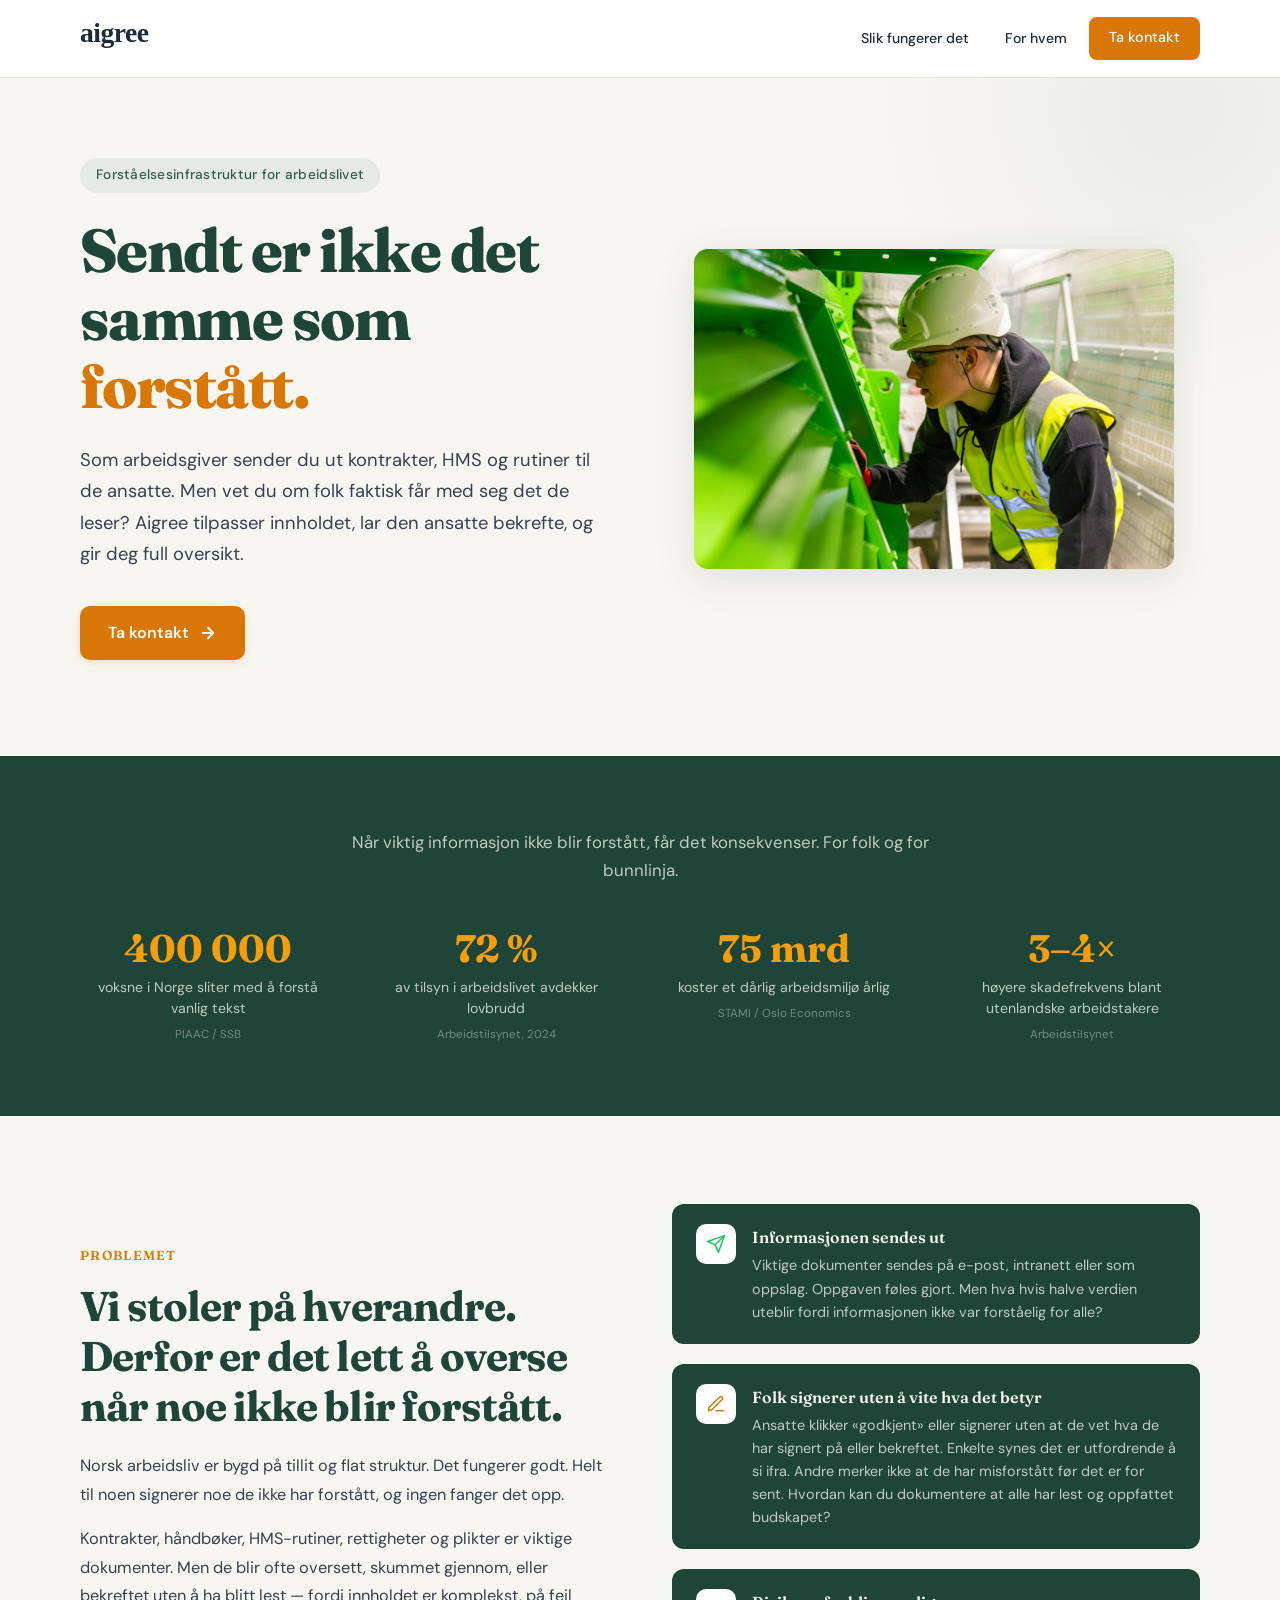
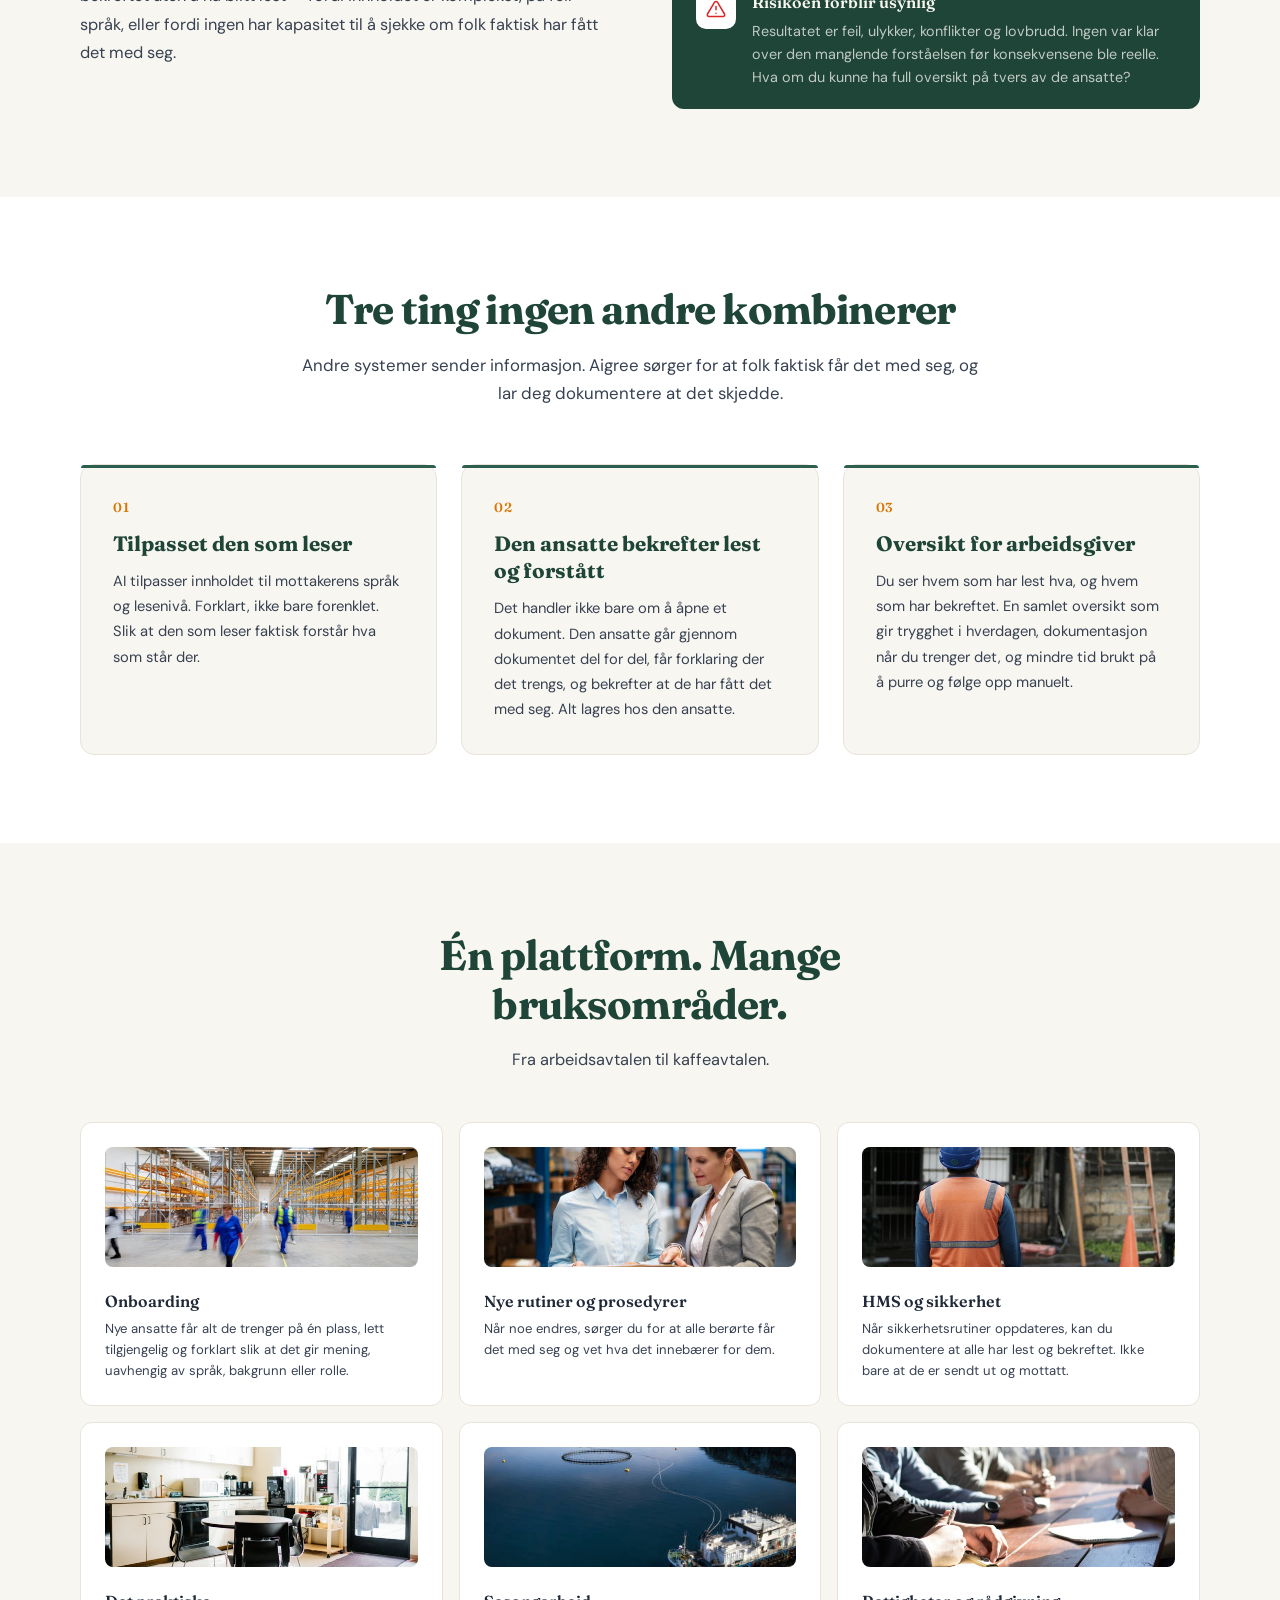
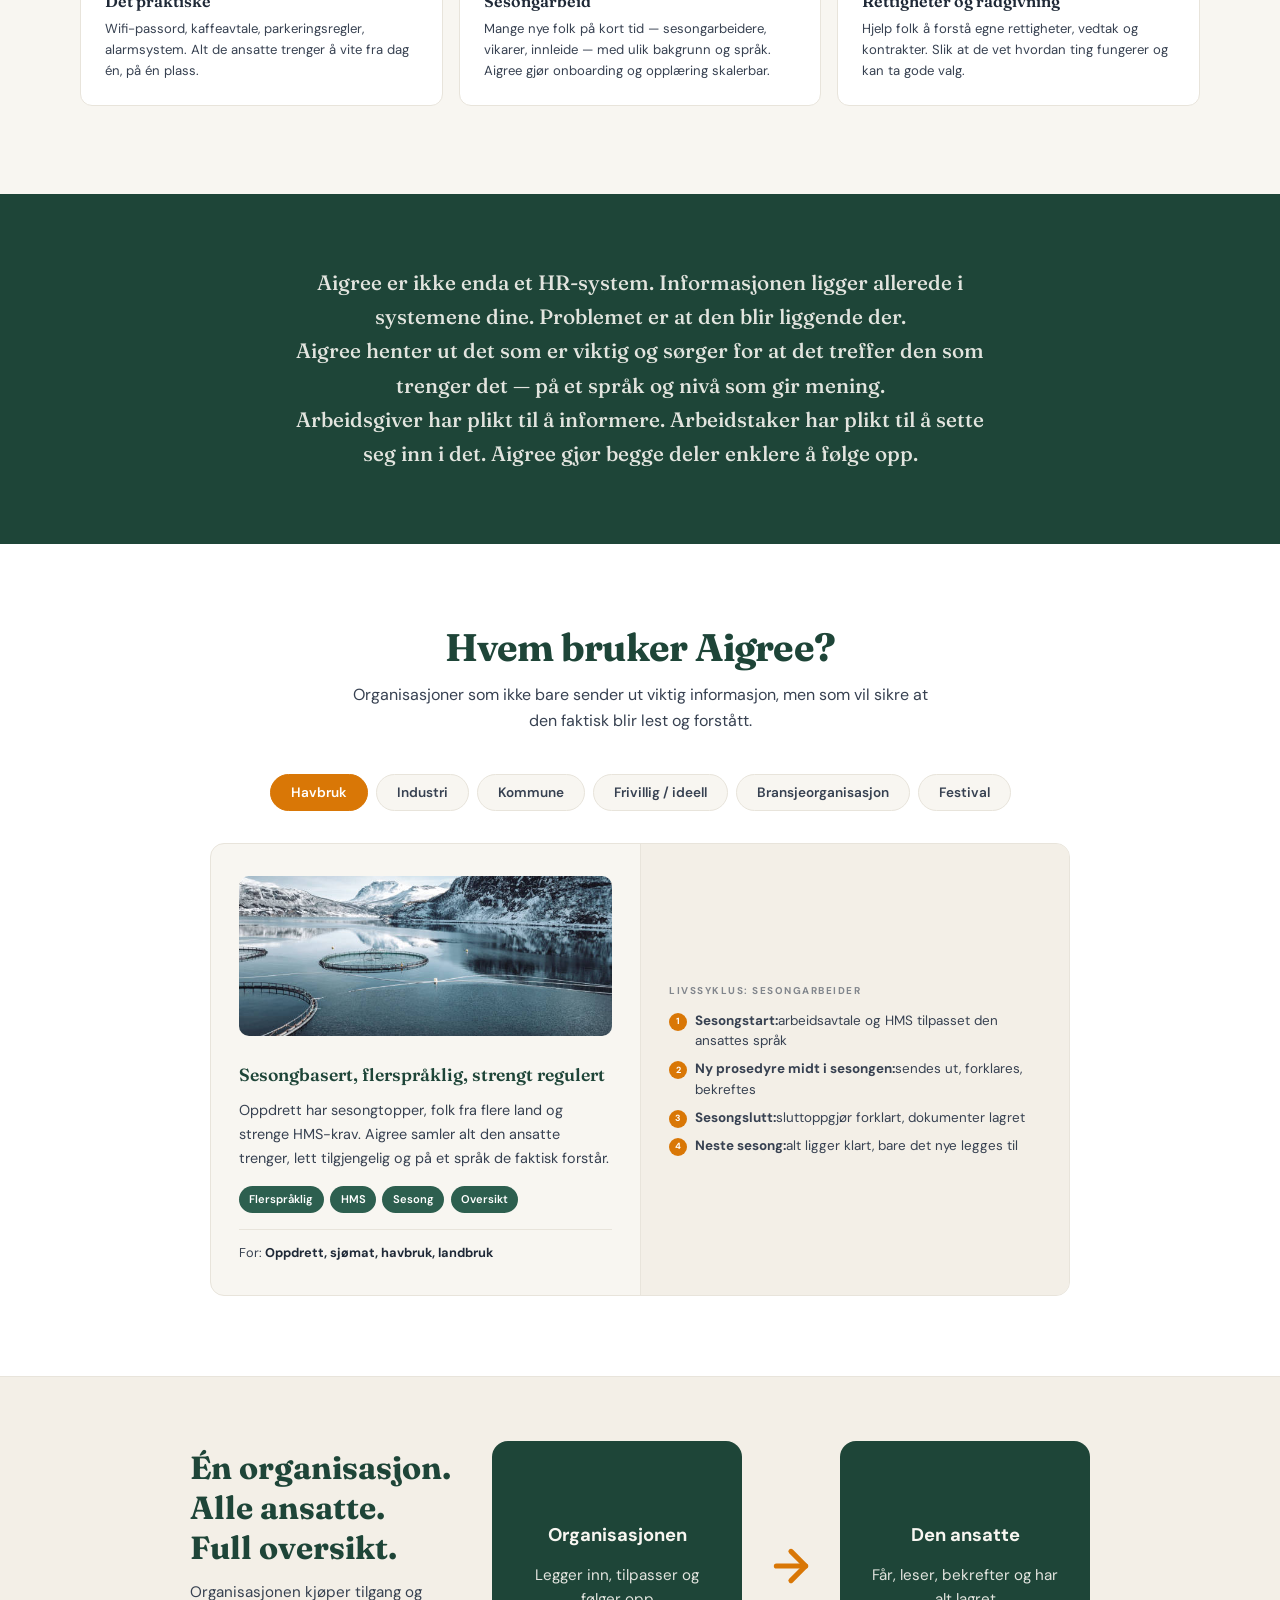
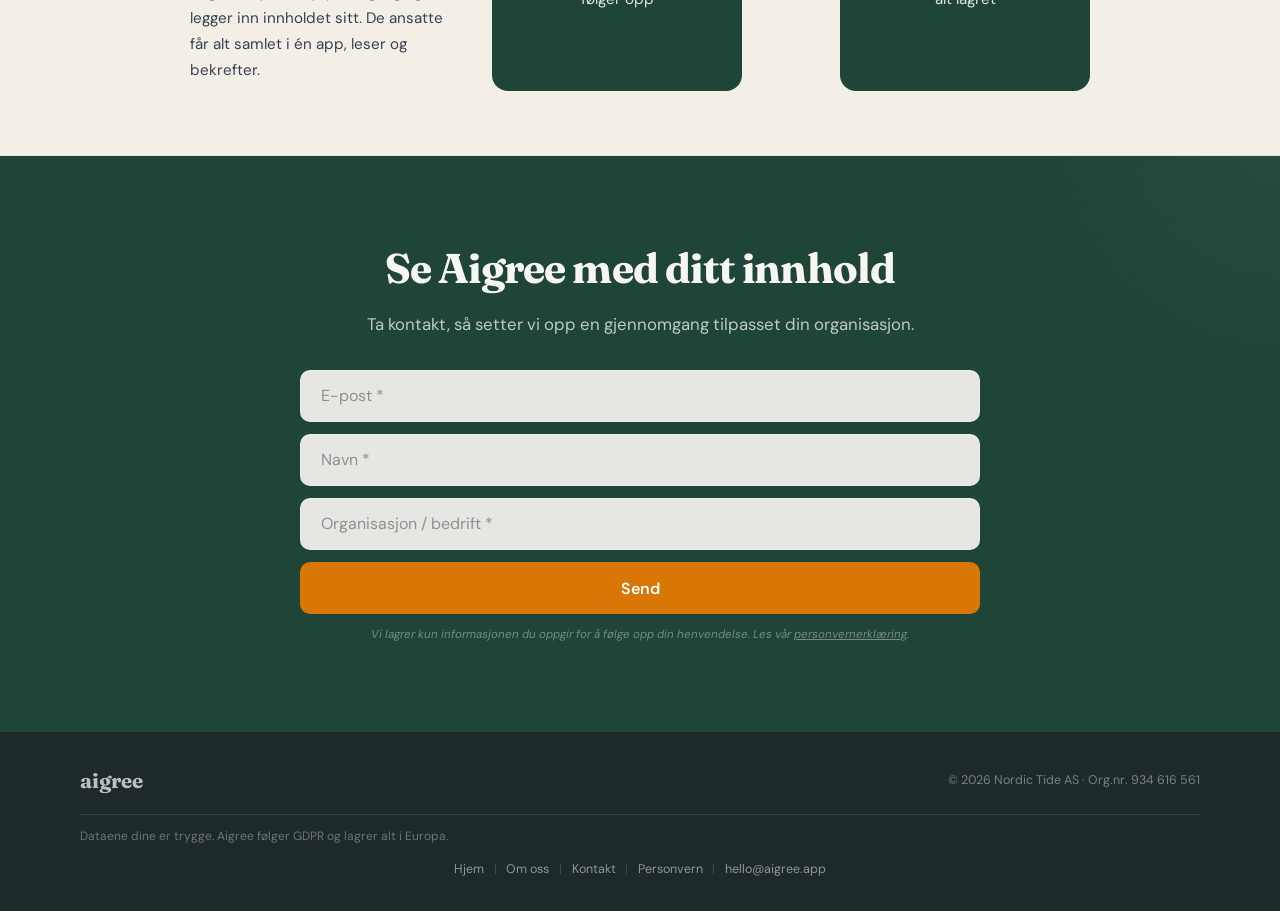
==== commit dcf41820: "Move GDPR note into footer between logo and nav links Co-Authored-By: Claude Sonnet 4.6 <noreply@ant" ====
--- a/index.html
+++ b/index.html
@@ -315,17 +315,11 @@
 </div>
 </section>
 
-<!-- ═══ GDPR ═══ -->
-<section class="gdpr-note">
-<div class="container">
-<p>Dataene dine er trygge. Aigree følger GDPR og lagrer alt i Europa.</p>
-</div>
-</section>
-
 <!-- ═══ FOOTER ═══ -->
 <footer>
 <div class="container footer-inner">
 <div class="footer-top"><div class="footer-logo">aigree</div><div class="footer-company">© 2026 <a href="https://www.nordictide.tech" target="_blank" rel="noopener">Nordic Tide AS</a> · Org.nr. 934 616 561</div></div>
+<div class="footer-gdpr">Dataene dine er trygge. Aigree følger GDPR og lagrer alt i Europa.</div>
 <div class="footer-links"><a href="/">Hjem</a><span class="footer-sep">|</span><a href="/om/">Om oss</a><span class="footer-sep">|</span><a href="/kontakt/">Kontakt</a><span class="footer-sep">|</span><a href="/personvern/">Personvern</a><span class="footer-sep">|</span><a href="mailto:hello@aigree.app">hello@aigree.app</a></div>
 </div>
 </footer>
--- a/css/shared.css
+++ b/css/shared.css
@@ -219,16 +219,13 @@
 @keyframes ml-form-embedSubmitLoad{0%{transform:rotate(0deg)}100%{transform:rotate(360deg)}}
 .sr-only{position:absolute;width:1px;height:1px;padding:0;margin:-1px;overflow:hidden;clip:rect(0,0,0,0);border:0}
 
-/* GDPR note */
-.gdpr-note{padding:1.25rem 0;background:var(--taupe-l);border-top:1px solid var(--taupe)}
-.gdpr-note p{text-align:center;font-size:.875rem;color:var(--charcoal-s)}
-
 /* Footer */
 footer{padding:2rem 0;background:#1E2A2A;border-top:none}
 .footer-inner{max-width:1200px;margin:0 auto;padding:0 1.25rem}
 @media(min-width:768px){.footer-inner{padding:0 2rem}}
 @media(min-width:1024px){.footer-inner{padding:0 2.5rem}}
-.footer-top{display:flex;align-items:center;justify-content:space-between;padding-bottom:1rem;border-bottom:1px solid rgba(255,255,255,.1);margin-bottom:1rem}
+.footer-top{display:flex;align-items:center;justify-content:space-between;padding-bottom:1rem;border-bottom:1px solid rgba(255,255,255,.1);margin-bottom:.75rem}
+.footer-gdpr{font-size:.75rem;color:rgba(255,255,255,.35);margin-bottom:.75rem}
 .footer-logo{font-family:var(--font-d);font-size:1.3rem;font-weight:700;color:rgba(255,255,255,.7)}
 .footer-company{font-size:.78rem;color:rgba(255,255,255,.4)}
 .footer-company a,.footer-company a:visited,.footer-company a:link{color:inherit!important;text-decoration:none!important}
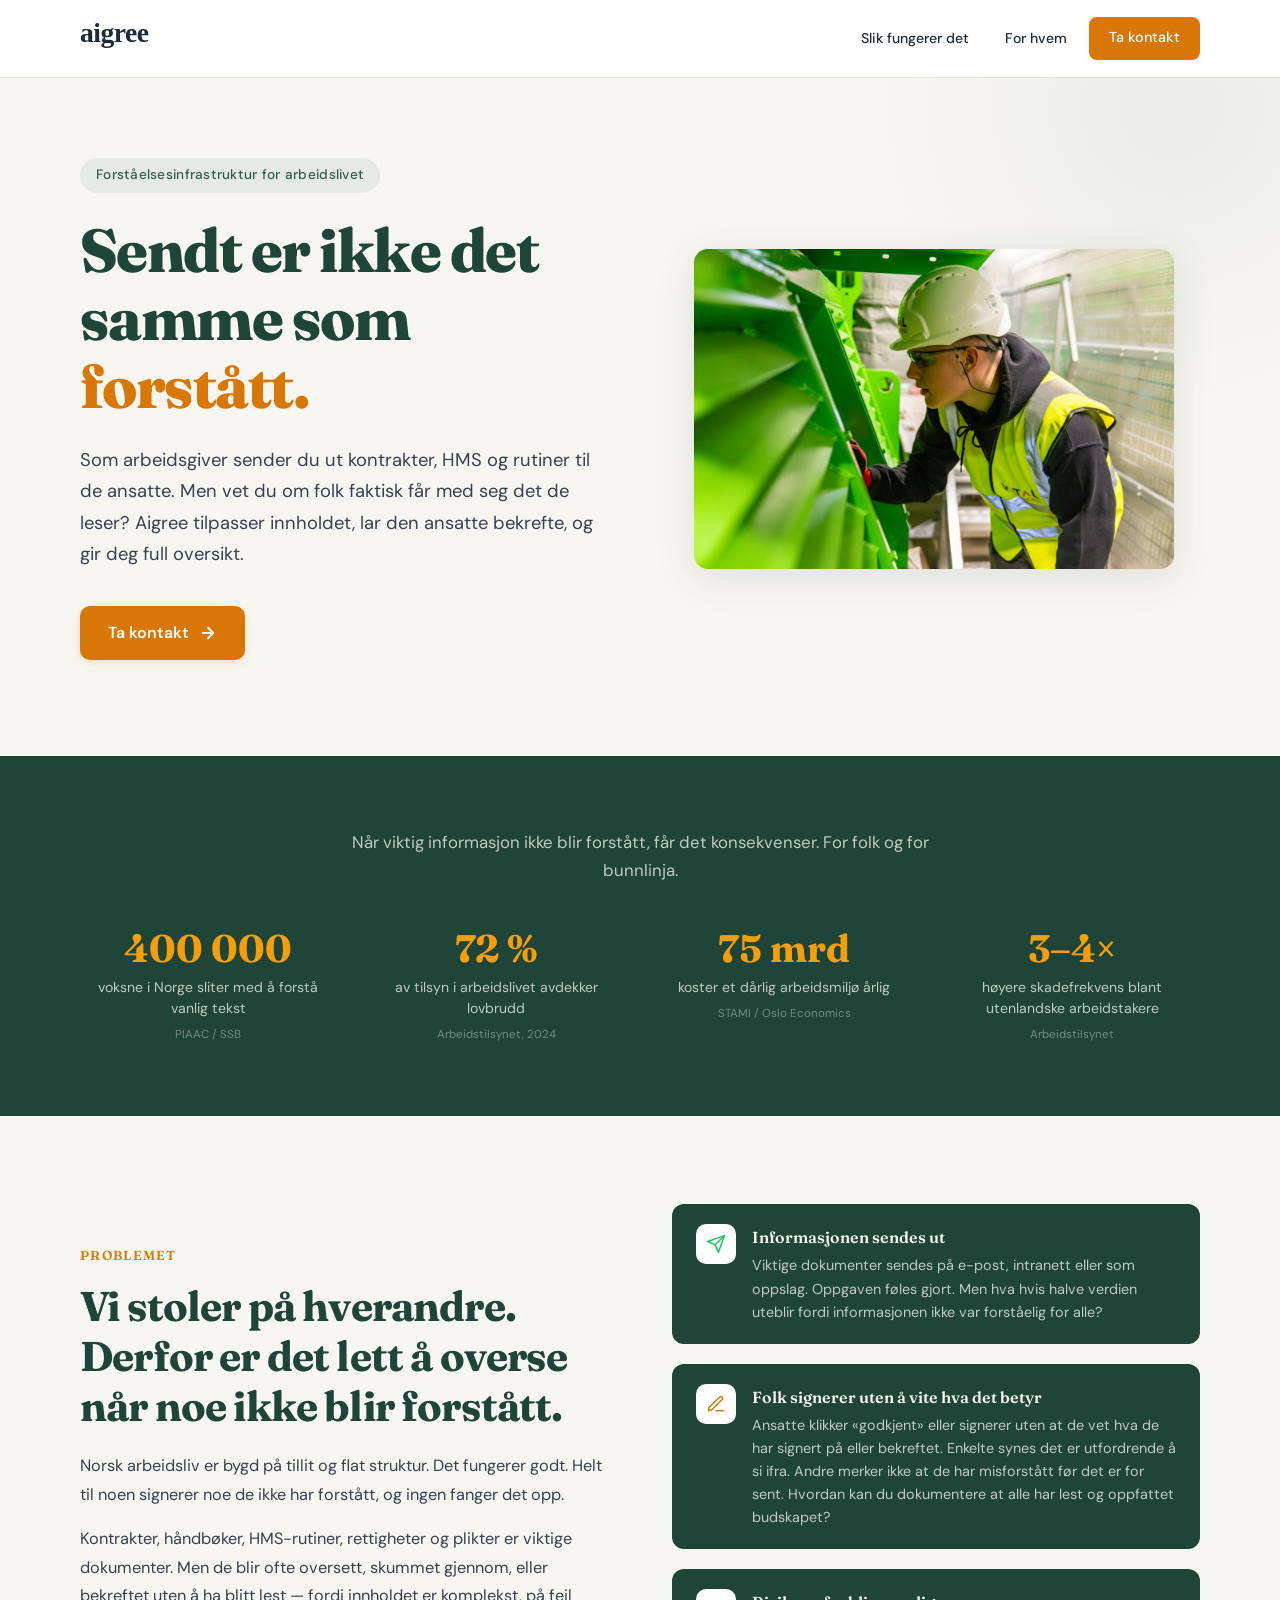
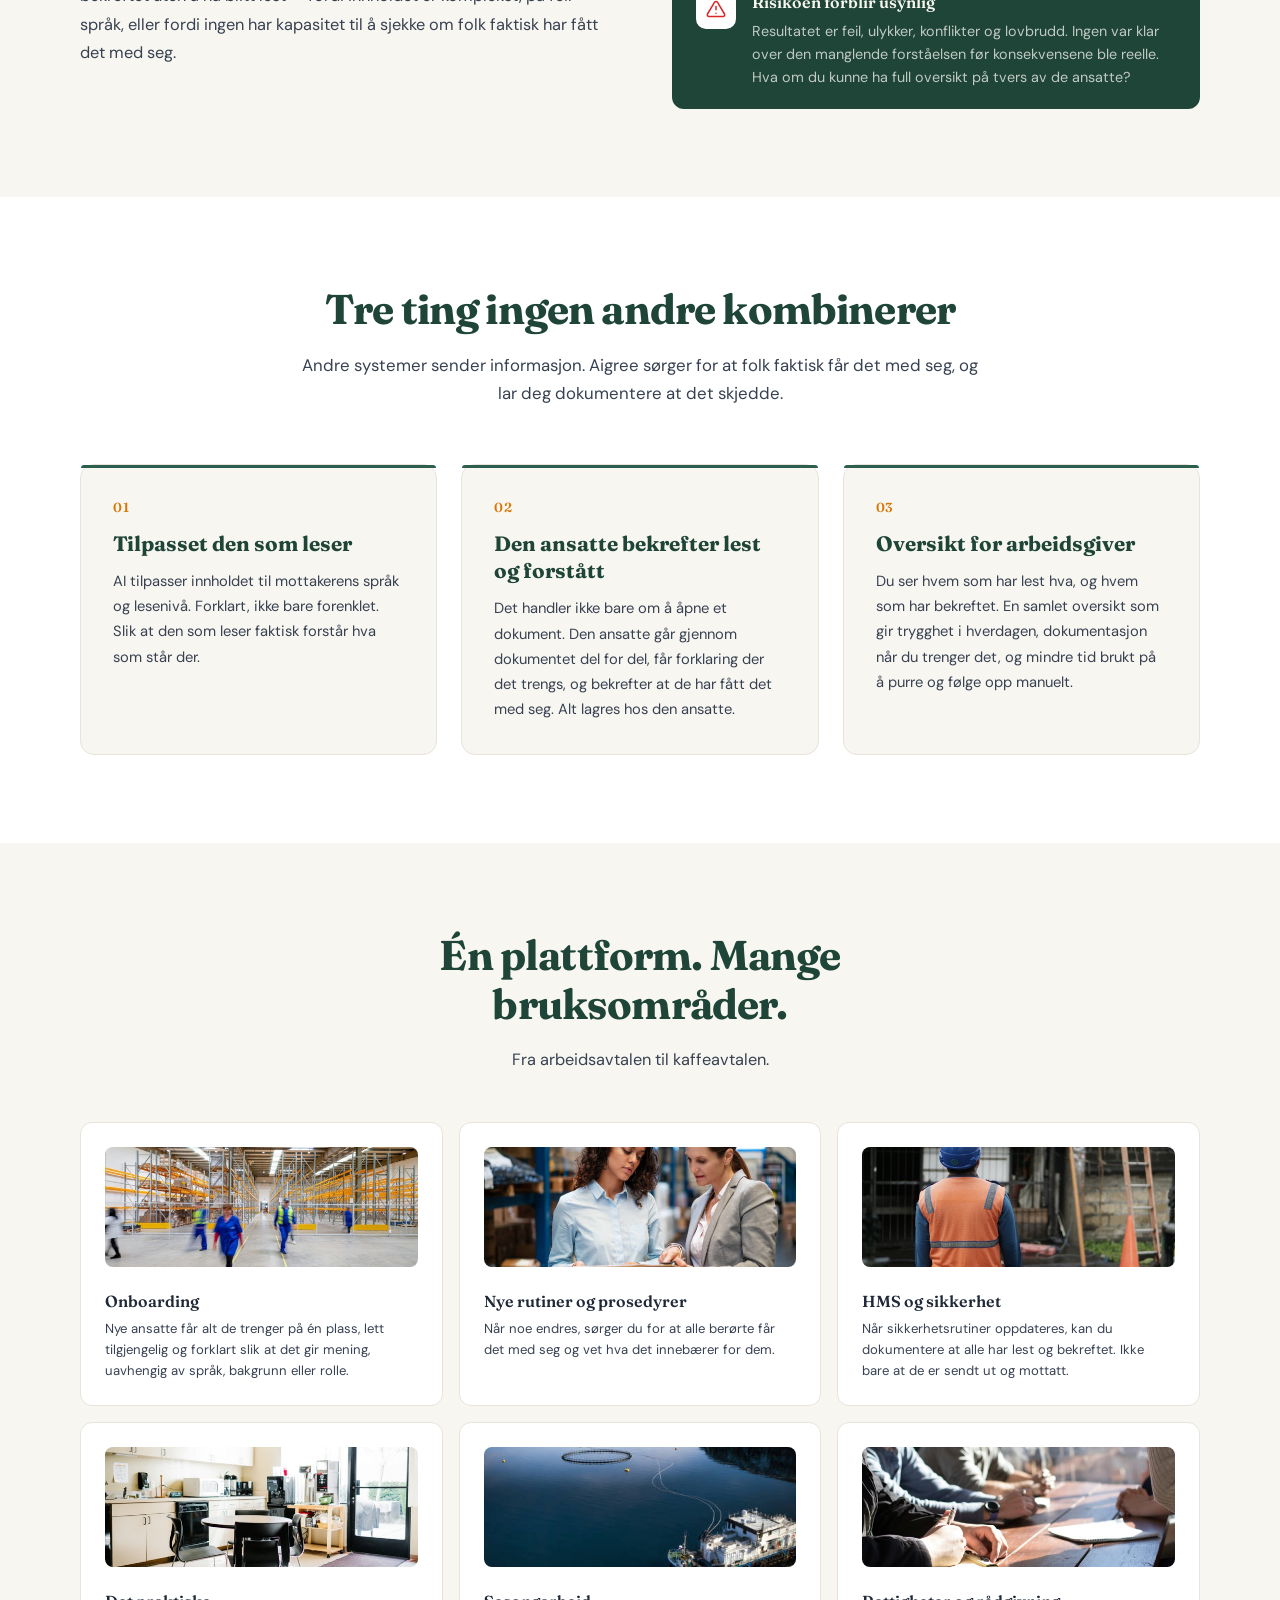
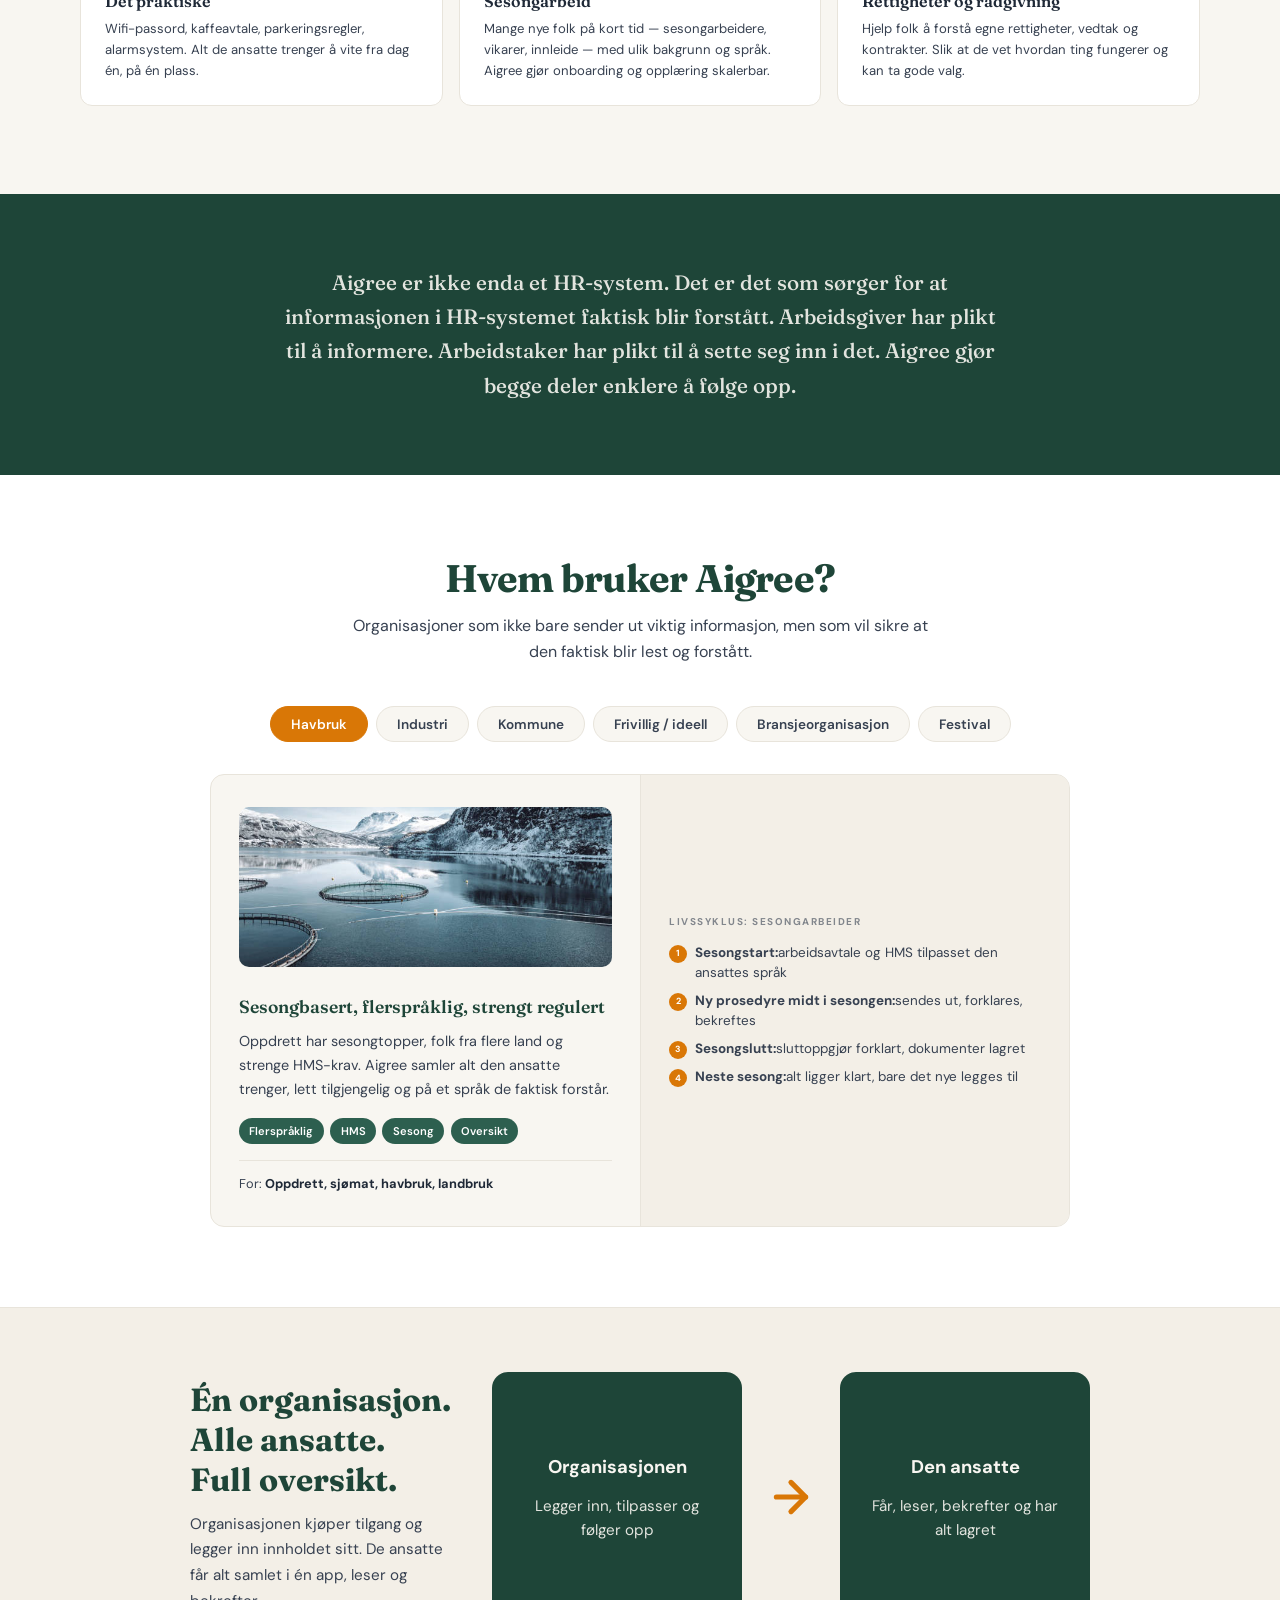
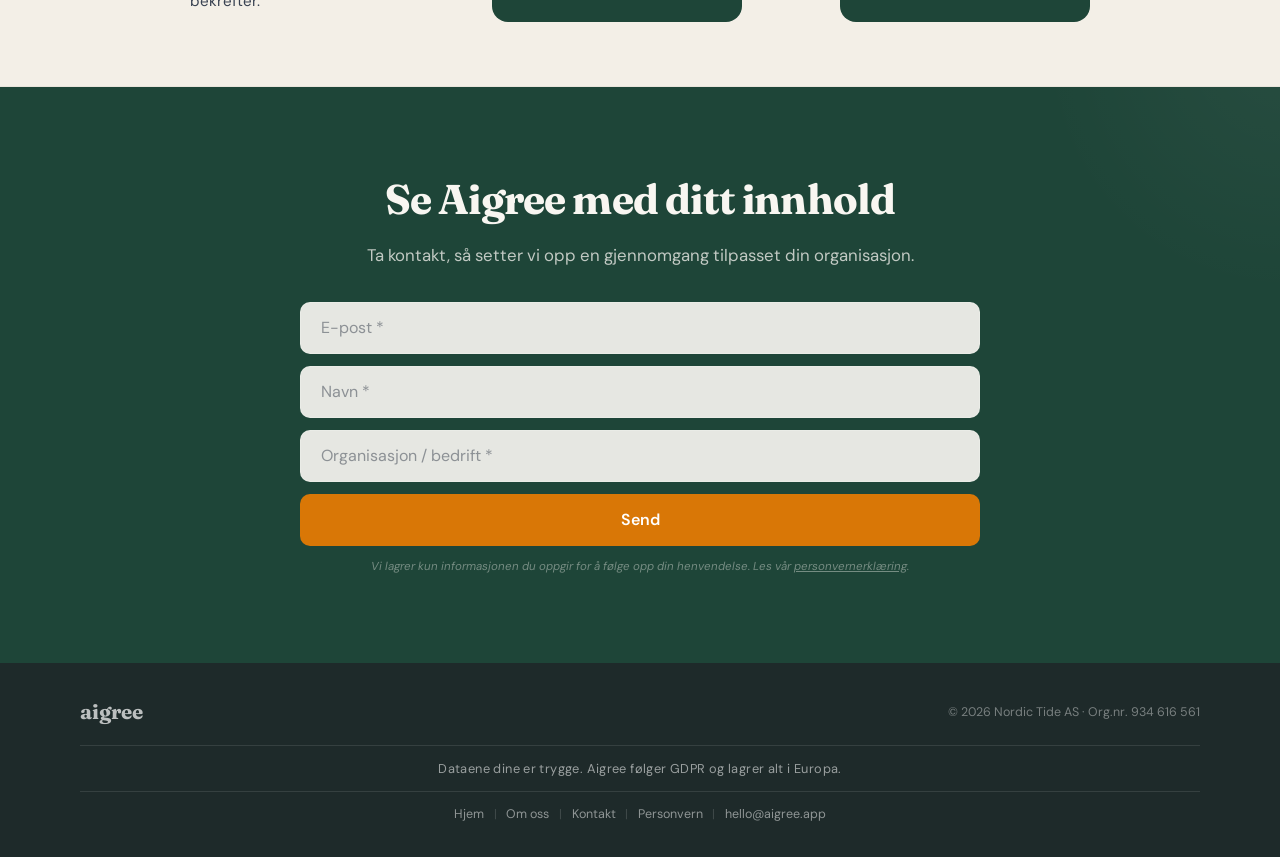
==== commit 017cd7d1: "Update addon text and add border below GDPR note in footer Co-Authored-By: Claude Sonnet 4.6 <norepl" ====
--- a/index.html
+++ b/index.html
@@ -185,9 +185,7 @@
 <section class="addon reveal">
 <div class="container">
 <div class="addon-inner">
-<p>Aigree er ikke enda et HR-system. Informasjonen ligger allerede i systemene dine. Problemet er at den blir liggende der.</p>
-<p>Aigree henter ut det som er viktig og sørger for at det treffer den som trenger det — på et språk og nivå som gir mening.</p>
-<p>Arbeidsgiver har plikt til å informere. Arbeidstaker har plikt til å sette seg inn i det. Aigree gjør begge deler enklere å følge opp.</p>
+<p>Aigree er ikke enda et HR-system. Det er det som sørger for at informasjonen i HR-systemet faktisk blir forstått. Arbeidsgiver har plikt til å informere. Arbeidstaker har plikt til å sette seg inn i det. Aigree gjør begge deler enklere å følge opp.</p>
 </div>
 </div>
 </section>
--- a/css/shared.css
+++ b/css/shared.css
@@ -225,7 +225,7 @@
 @media(min-width:768px){.footer-inner{padding:0 2rem}}
 @media(min-width:1024px){.footer-inner{padding:0 2.5rem}}
 .footer-top{display:flex;align-items:center;justify-content:space-between;padding-bottom:1rem;border-bottom:1px solid rgba(255,255,255,.1);margin-bottom:.75rem}
-.footer-gdpr{font-size:.75rem;color:rgba(255,255,255,.35);margin-bottom:.75rem}
+.footer-gdpr{font-size:.8rem;color:rgba(255,255,255,.55);margin-bottom:.75rem;text-align:center;letter-spacing:.03em;padding-bottom:.75rem;border-bottom:1px solid rgba(255,255,255,.1)}
 .footer-logo{font-family:var(--font-d);font-size:1.3rem;font-weight:700;color:rgba(255,255,255,.7)}
 .footer-company{font-size:.78rem;color:rgba(255,255,255,.4)}
 .footer-company a,.footer-company a:visited,.footer-company a:link{color:inherit!important;text-decoration:none!important}
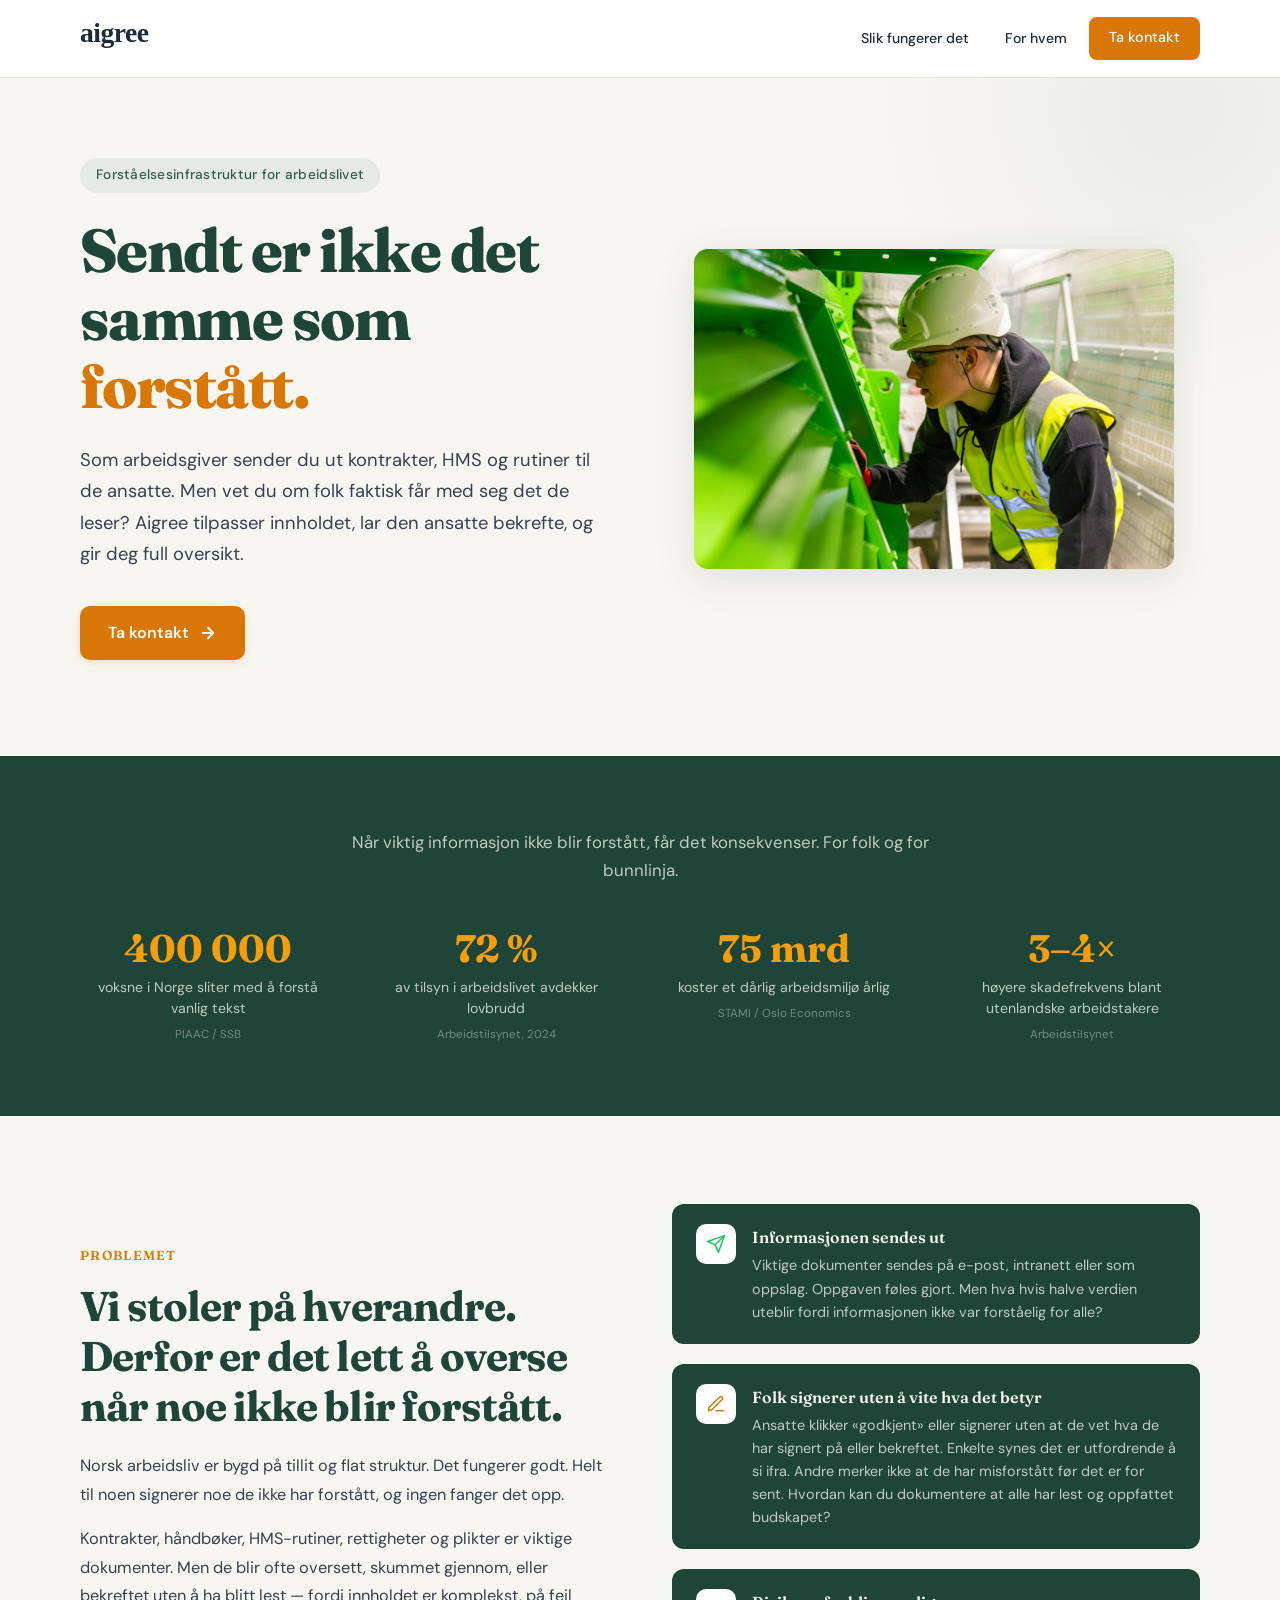
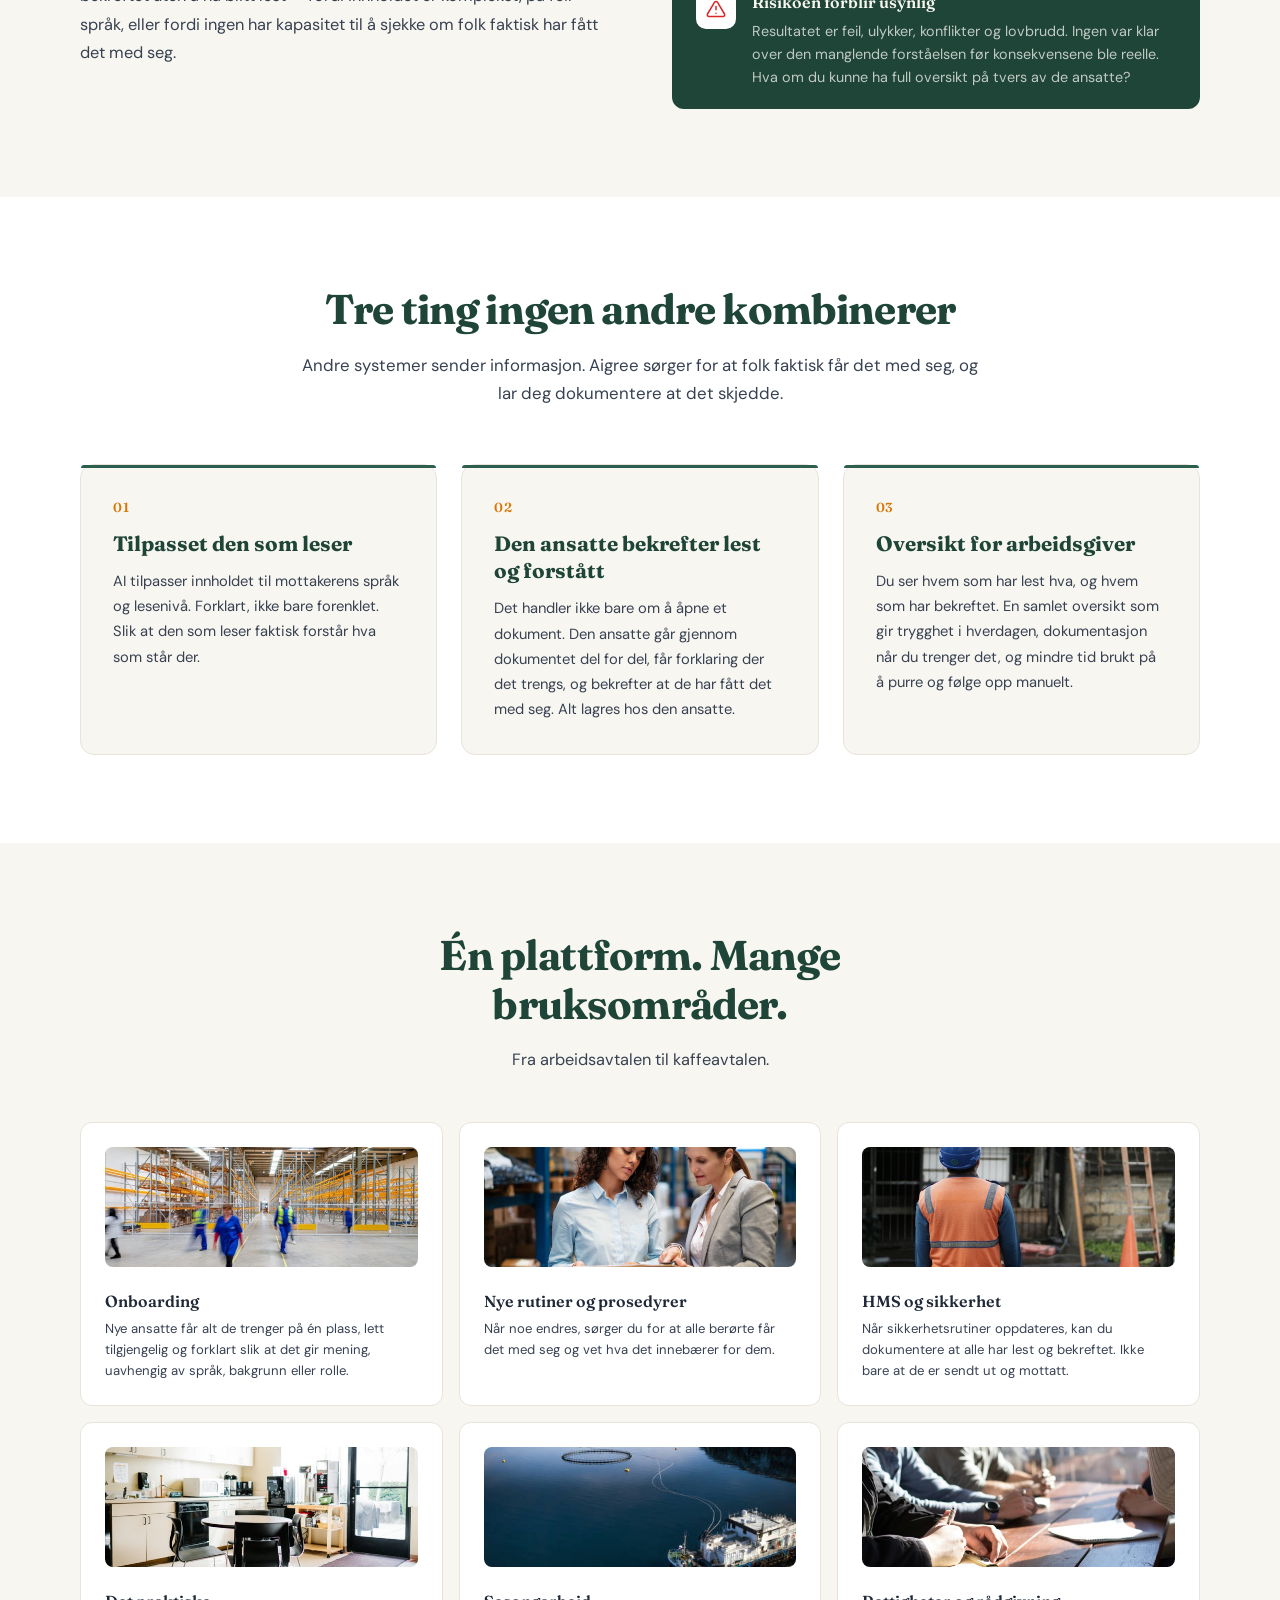
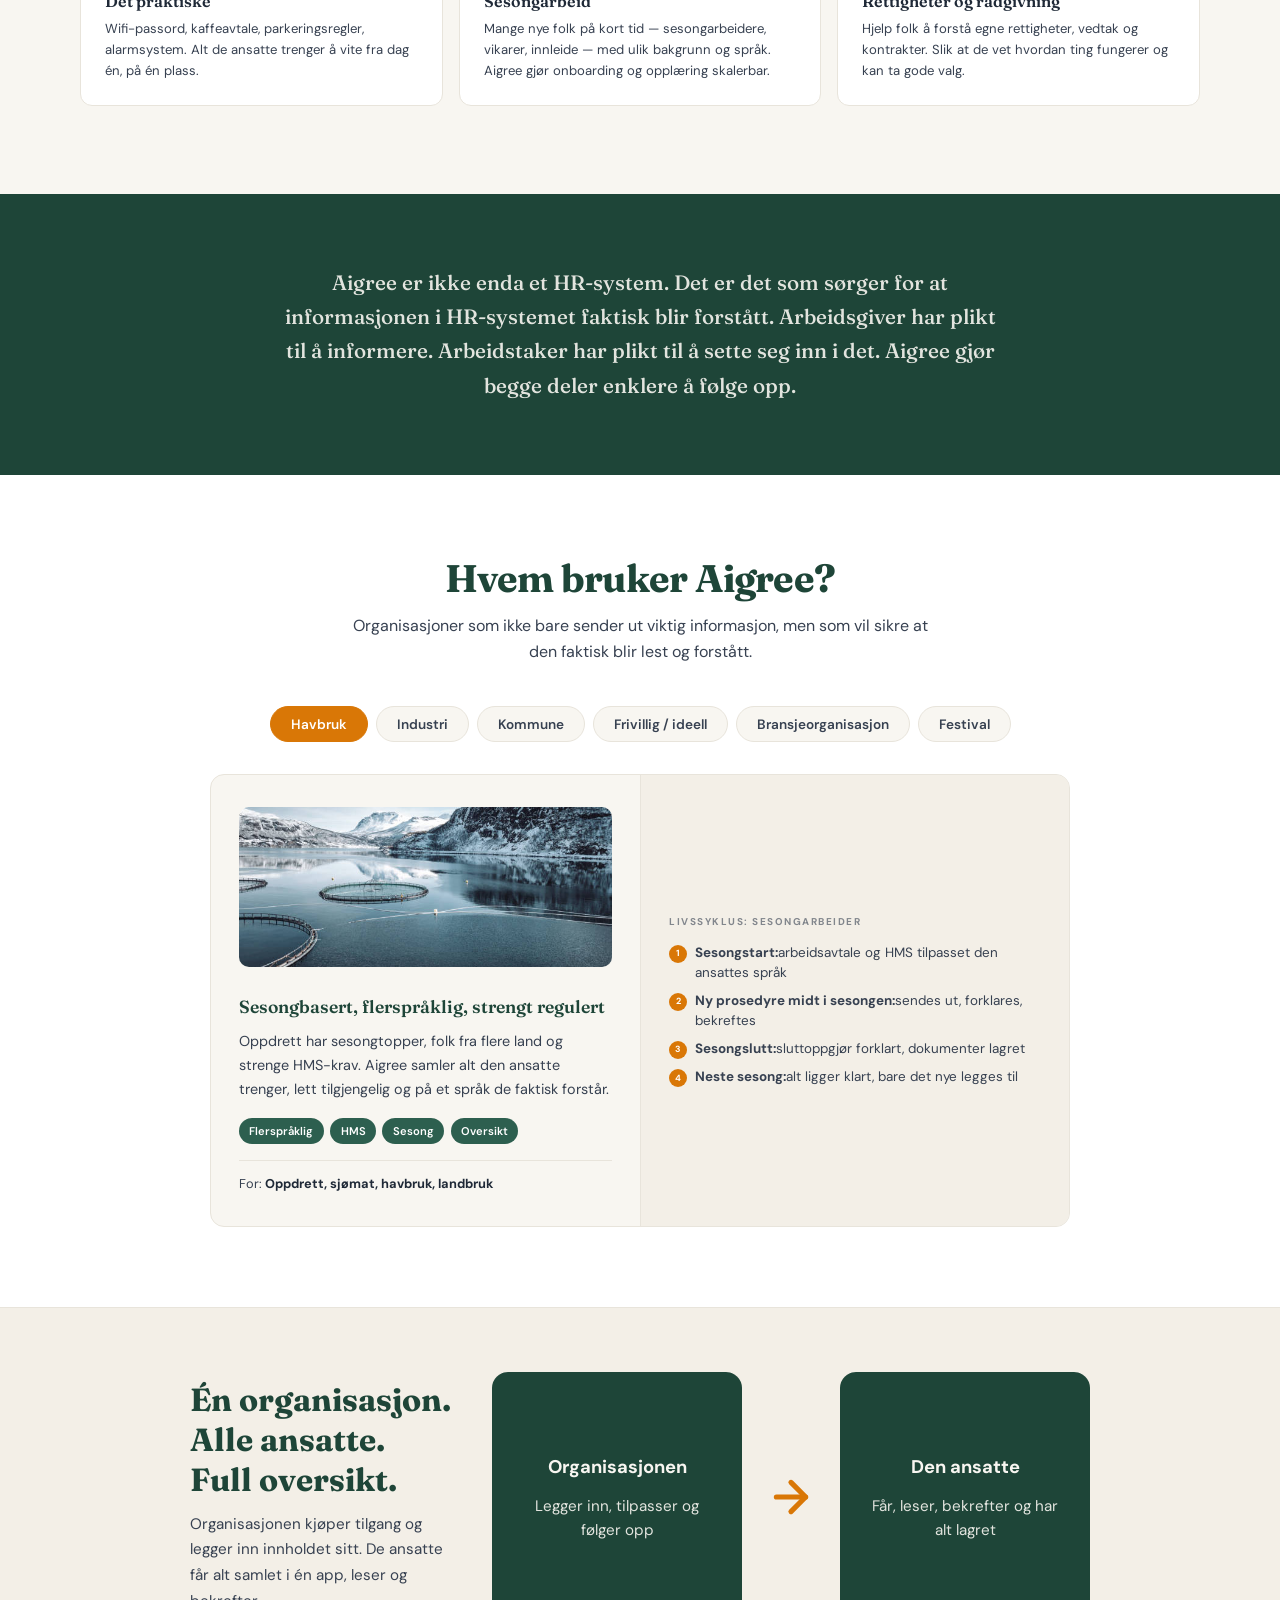
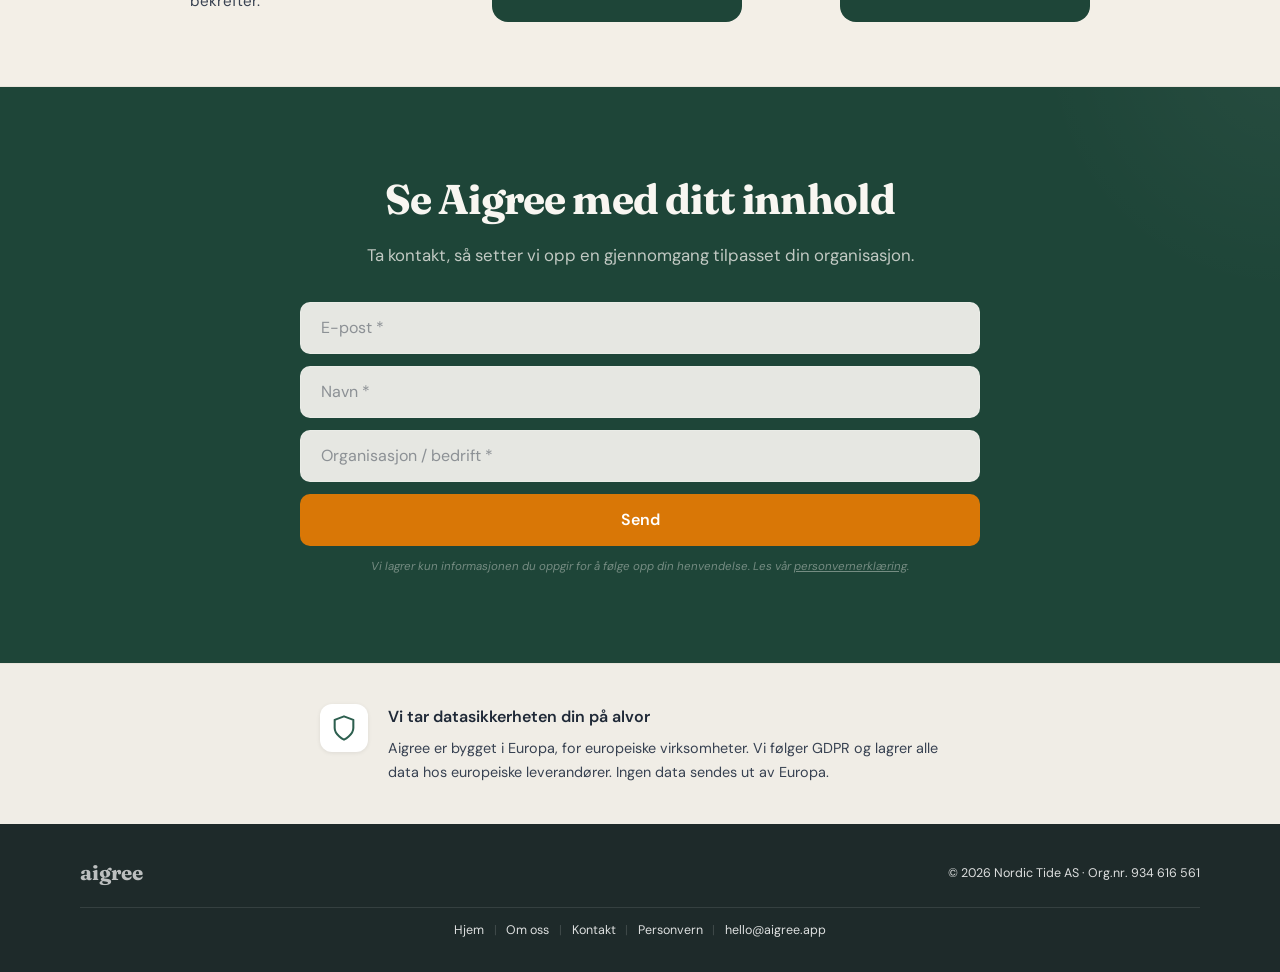
==== commit f11e1076: "Replace footer GDPR line with trust section before footer Co-Authored-By: Claude Sonnet 4.6 <noreply" ====
--- a/index.html
+++ b/index.html
@@ -313,11 +313,25 @@
 </div>
 </section>
 
+<!-- ═══ TRUST ═══ -->
+<section class="trust-section">
+<div class="container">
+<div class="trust-box">
+<div class="trust-icon">
+<svg width="28" height="28" viewBox="0 0 24 24" fill="none" stroke="currentColor" stroke-width="1.75" stroke-linecap="round" stroke-linejoin="round"><path d="M12 22s8-4 8-10V5l-8-3-8 3v7c0 6 8 10 8 10z"/></svg>
+</div>
+<div>
+<h4>Vi tar datasikkerheten din på alvor</h4>
+<p>Aigree er bygget i Europa, for europeiske virksomheter. Vi følger GDPR og lagrer alle data hos europeiske leverandører. Ingen data sendes ut av Europa.</p>
+</div>
+</div>
+</div>
+</section>
+
 <!-- ═══ FOOTER ═══ -->
 <footer>
 <div class="container footer-inner">
 <div class="footer-top"><div class="footer-logo">aigree</div><div class="footer-company">© 2026 <a href="https://www.nordictide.tech" target="_blank" rel="noopener">Nordic Tide AS</a> · Org.nr. 934 616 561</div></div>
-<div class="footer-gdpr">Dataene dine er trygge. Aigree følger GDPR og lagrer alt i Europa.</div>
 <div class="footer-links"><a href="/">Hjem</a><span class="footer-sep">|</span><a href="/om/">Om oss</a><span class="footer-sep">|</span><a href="/kontakt/">Kontakt</a><span class="footer-sep">|</span><a href="/personvern/">Personvern</a><span class="footer-sep">|</span><a href="mailto:hello@aigree.app">hello@aigree.app</a></div>
 </div>
 </footer>
--- a/css/shared.css
+++ b/css/shared.css
@@ -225,13 +225,18 @@
 @media(min-width:768px){.footer-inner{padding:0 2rem}}
 @media(min-width:1024px){.footer-inner{padding:0 2.5rem}}
 .footer-top{display:flex;align-items:center;justify-content:space-between;padding-bottom:1rem;border-bottom:1px solid rgba(255,255,255,.1);margin-bottom:.75rem}
-.footer-gdpr{font-size:.8rem;color:rgba(255,255,255,.55);margin-bottom:.75rem;text-align:center;letter-spacing:.03em;padding-bottom:.75rem;border-bottom:1px solid rgba(255,255,255,.1)}
+/* Trust section */
+.trust-section{padding:2.5rem 0;background:var(--taupe-l);border-top:1px solid var(--taupe)}
+.trust-box{display:flex;align-items:flex-start;gap:1.25rem;max-width:640px;margin:0 auto}
+.trust-icon{flex-shrink:0;width:48px;height:48px;background:var(--white);border-radius:12px;display:flex;align-items:center;justify-content:center;color:var(--sage);box-shadow:0 1px 4px rgba(0,0,0,.08)}
+.trust-box h4{font-family:var(--font-b);font-size:1rem;font-weight:600;color:var(--charcoal);margin-bottom:.4rem}
+.trust-box p{font-size:.9rem;color:var(--charcoal-s);line-height:1.65;margin:0}
 .footer-logo{font-family:var(--font-d);font-size:1.3rem;font-weight:700;color:rgba(255,255,255,.7)}
-.footer-company{font-size:.78rem;color:rgba(255,255,255,.4)}
+.footer-company{font-size:.78rem;color:rgba(255,255,255,.85)}
 .footer-company a,.footer-company a:visited,.footer-company a:link{color:inherit!important;text-decoration:none!important}
 .footer-company a:hover{color:var(--white)!important}
 .footer-links{display:flex;align-items:center;justify-content:center;gap:0;flex-wrap:wrap;font-size:.78rem;color:rgba(255,255,255,.4)}
-.footer-links a,.footer-links a:visited,.footer-links a:link{color:rgba(255,255,255,.5)!important;text-decoration:none!important;transition:color .15s}
+.footer-links a,.footer-links a:visited,.footer-links a:link{color:rgba(255,255,255,.85)!important;text-decoration:none!important;transition:color .15s}
 .footer-links a:hover{color:var(--white)!important}
 .footer-sep{margin:0 .6rem;color:rgba(255,255,255,.15)}
 
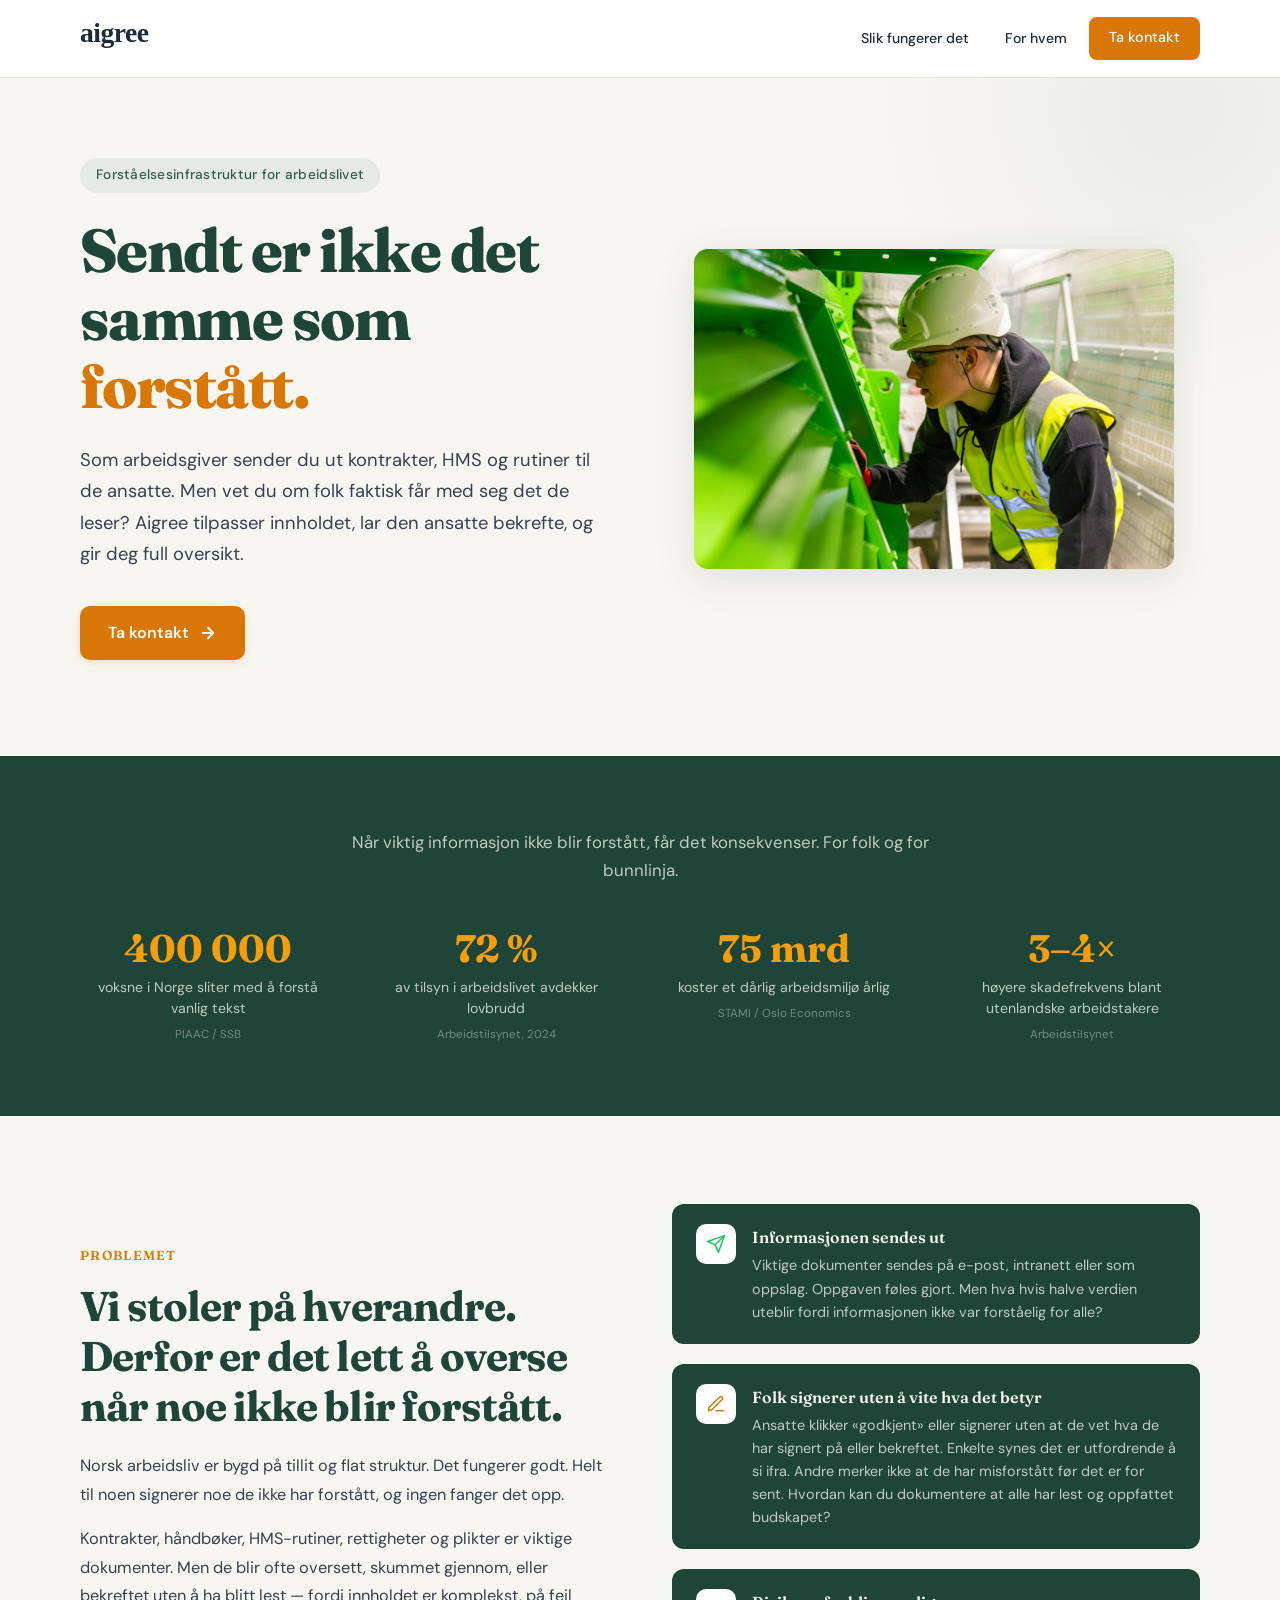
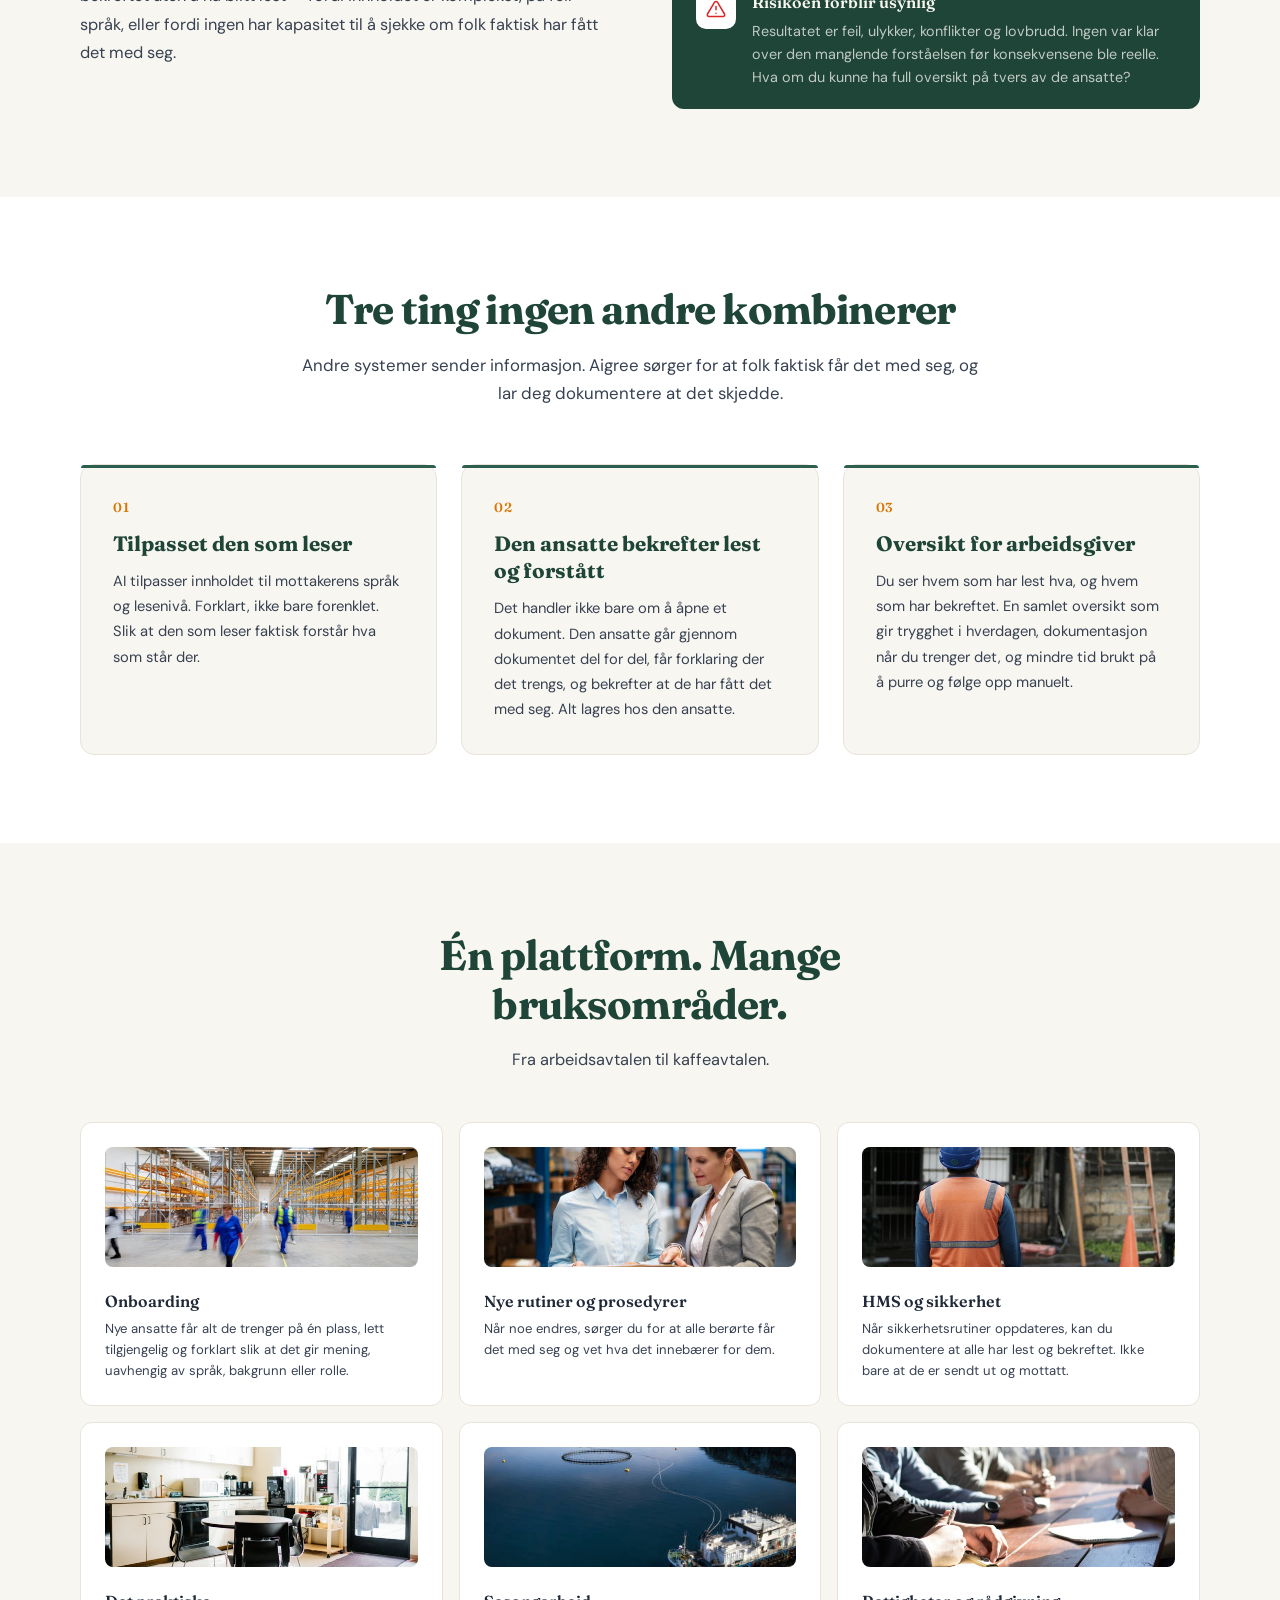
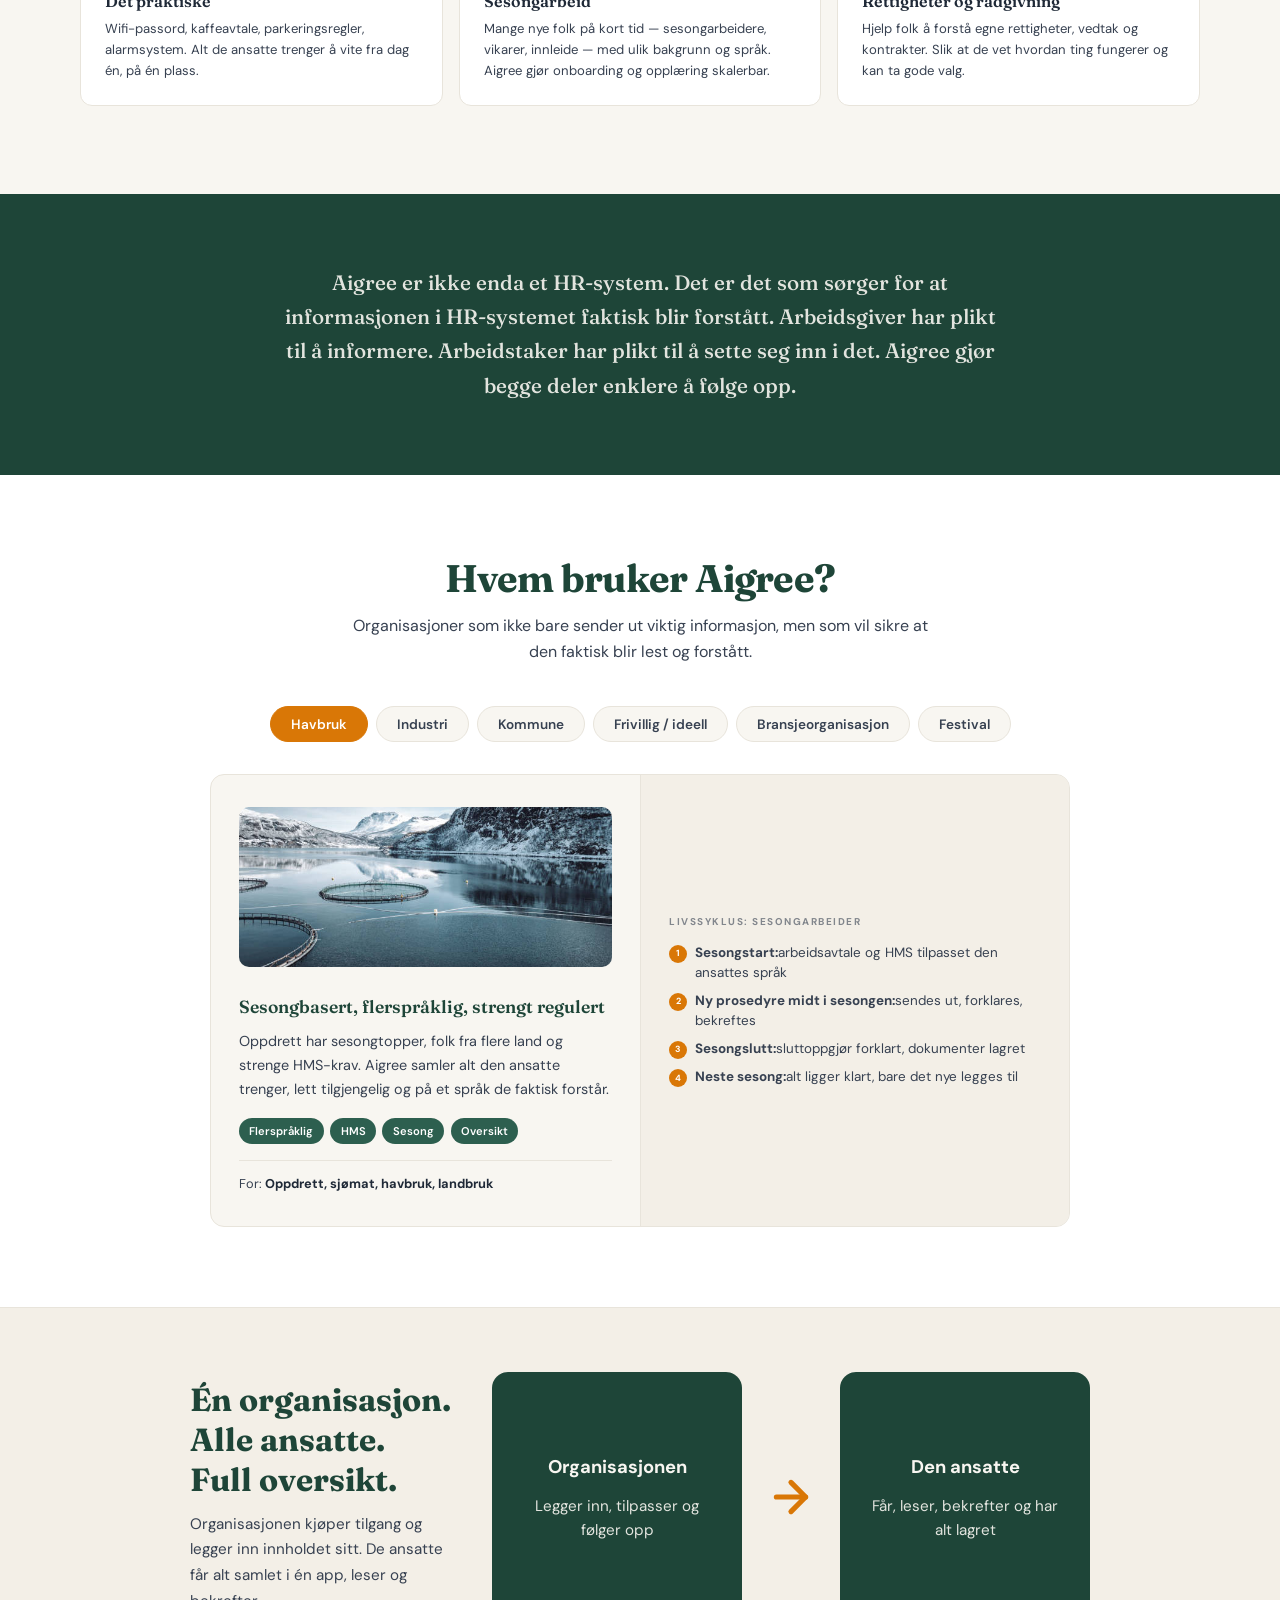
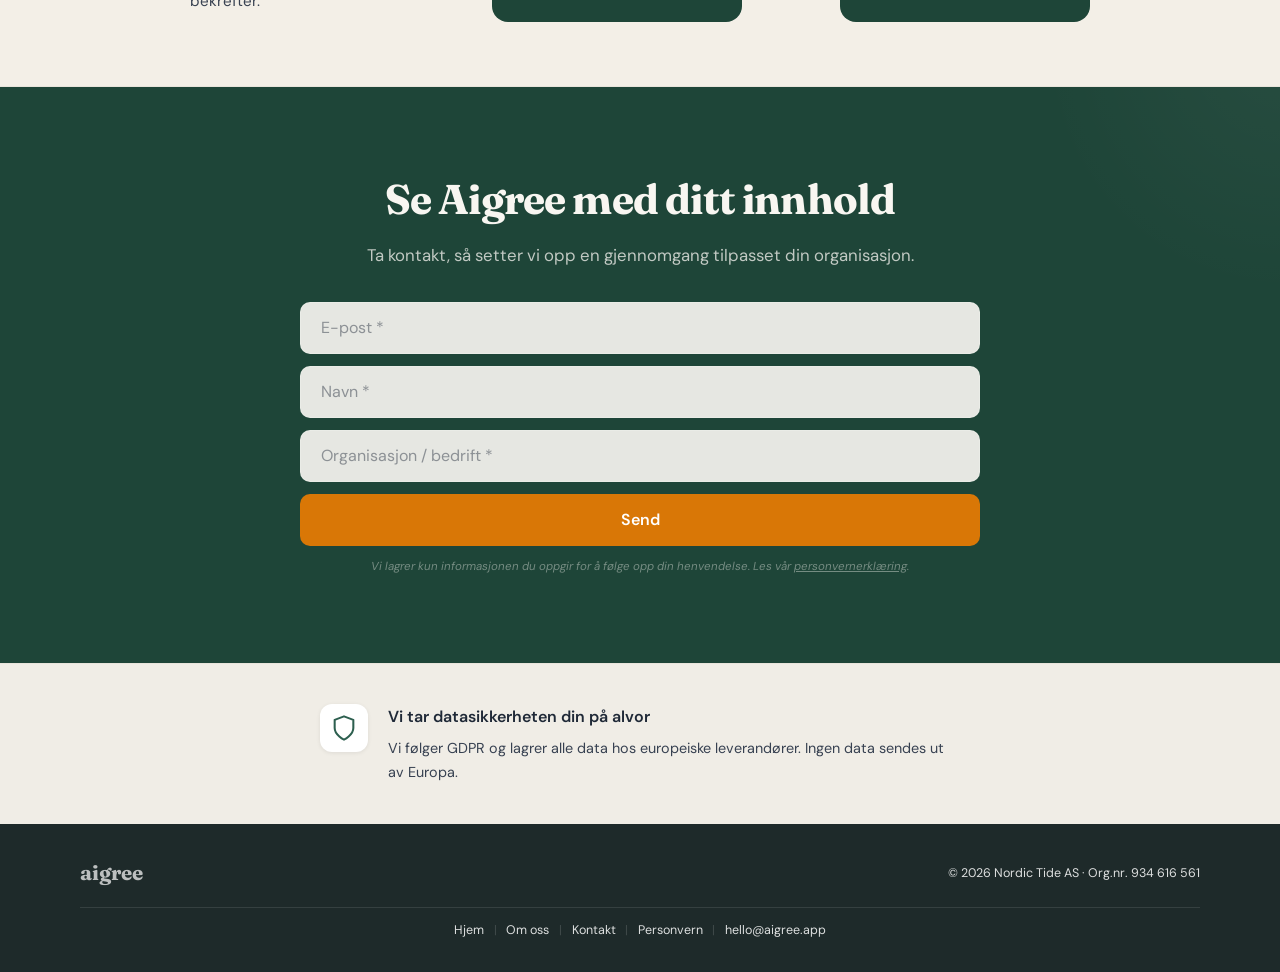
==== commit 5670d6ca: "Simplify trust section text to focus on security Co-Authored-By: Claude Sonnet 4.6 <noreply@anthropi" ====
--- a/index.html
+++ b/index.html
@@ -322,7 +322,7 @@
 </div>
 <div>
 <h4>Vi tar datasikkerheten din på alvor</h4>
-<p>Aigree er bygget i Europa, for europeiske virksomheter. Vi følger GDPR og lagrer alle data hos europeiske leverandører. Ingen data sendes ut av Europa.</p>
+<p>Vi følger GDPR og lagrer alle data hos europeiske leverandører. Ingen data sendes ut av Europa.</p>
 </div>
 </div>
 </div>
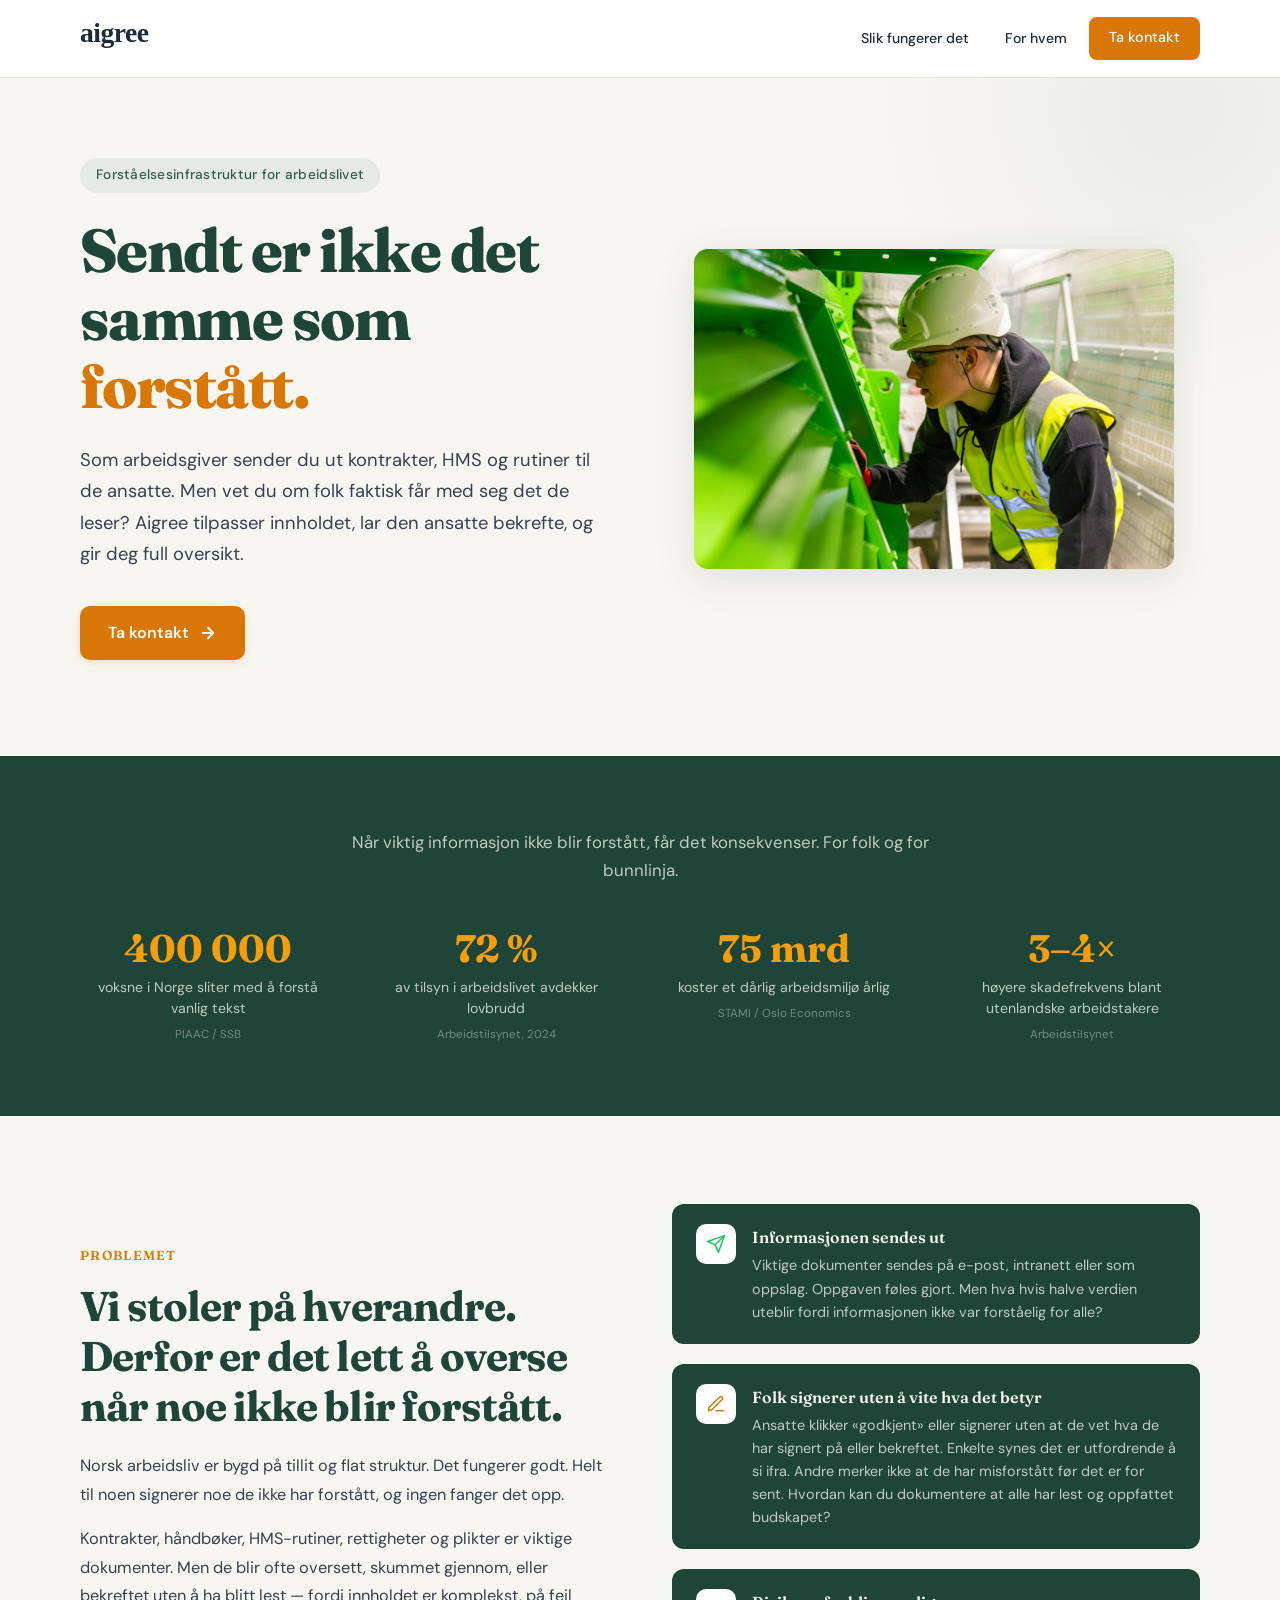
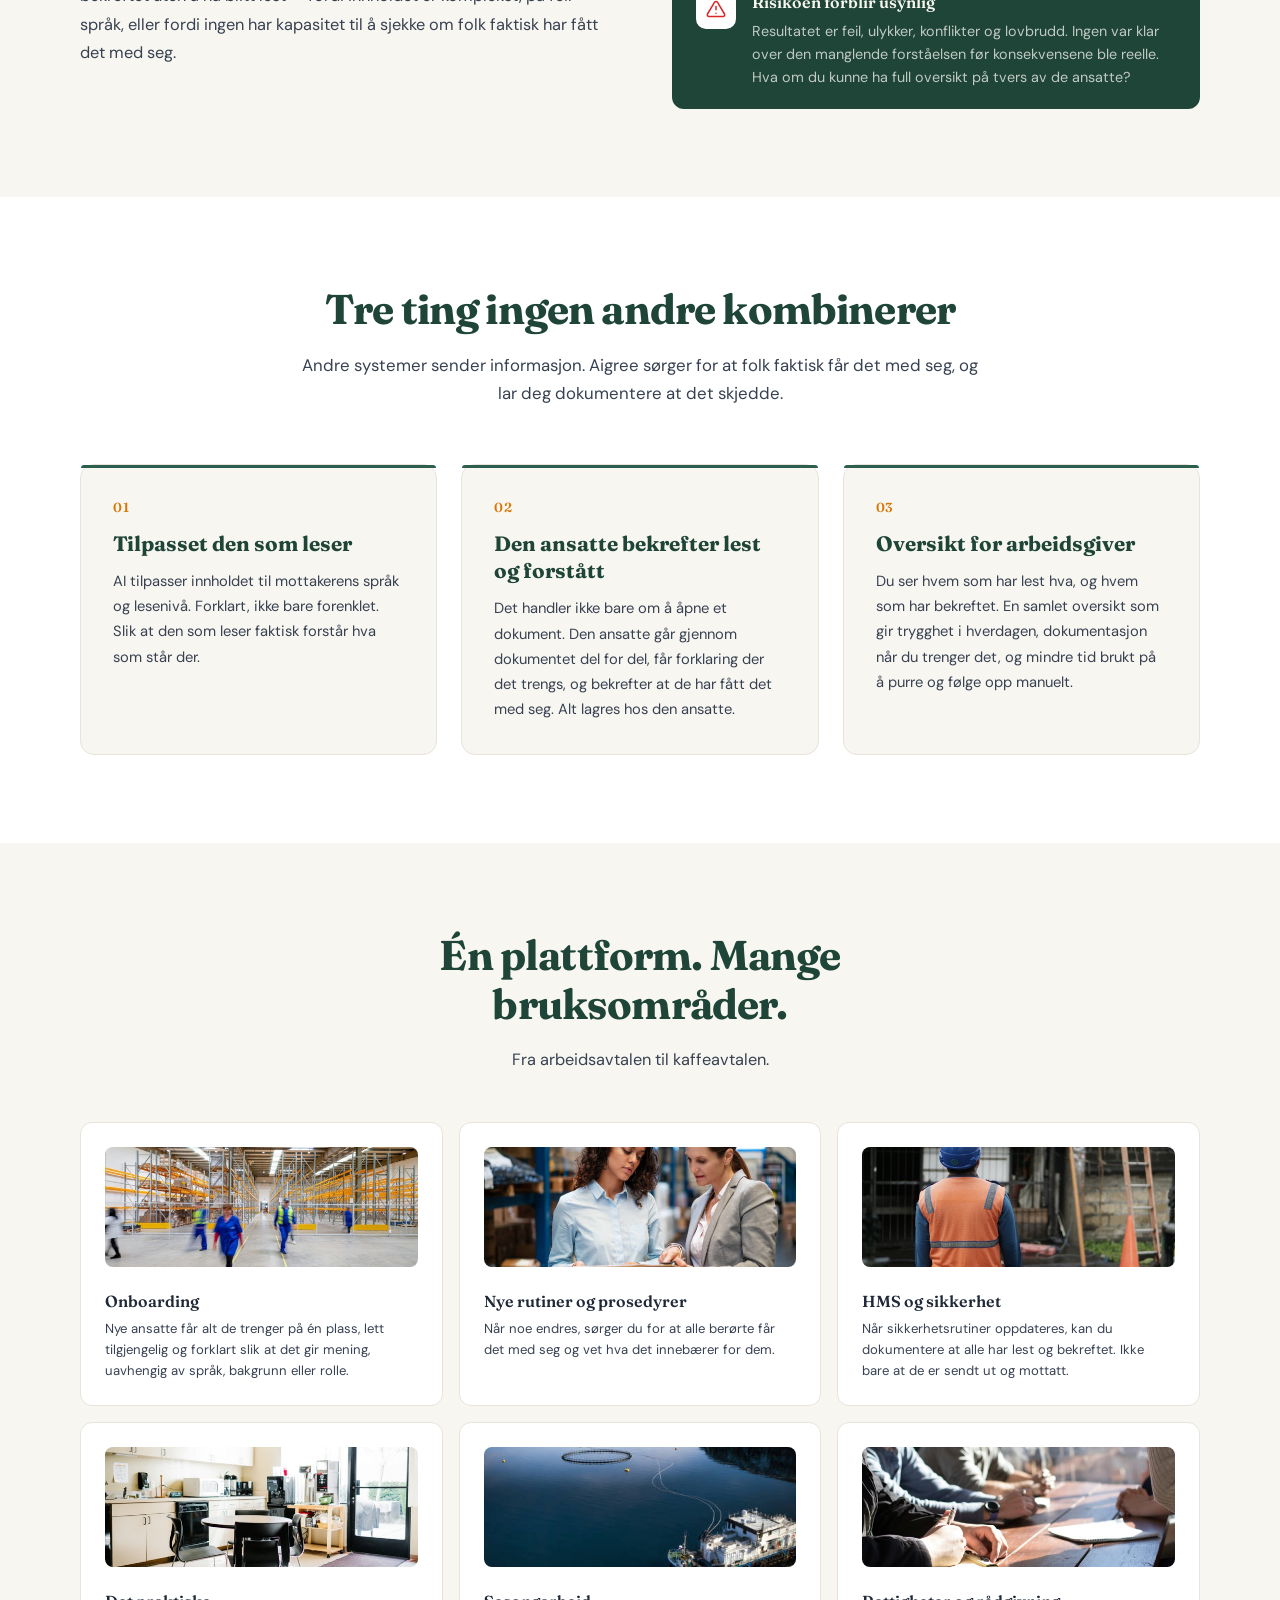
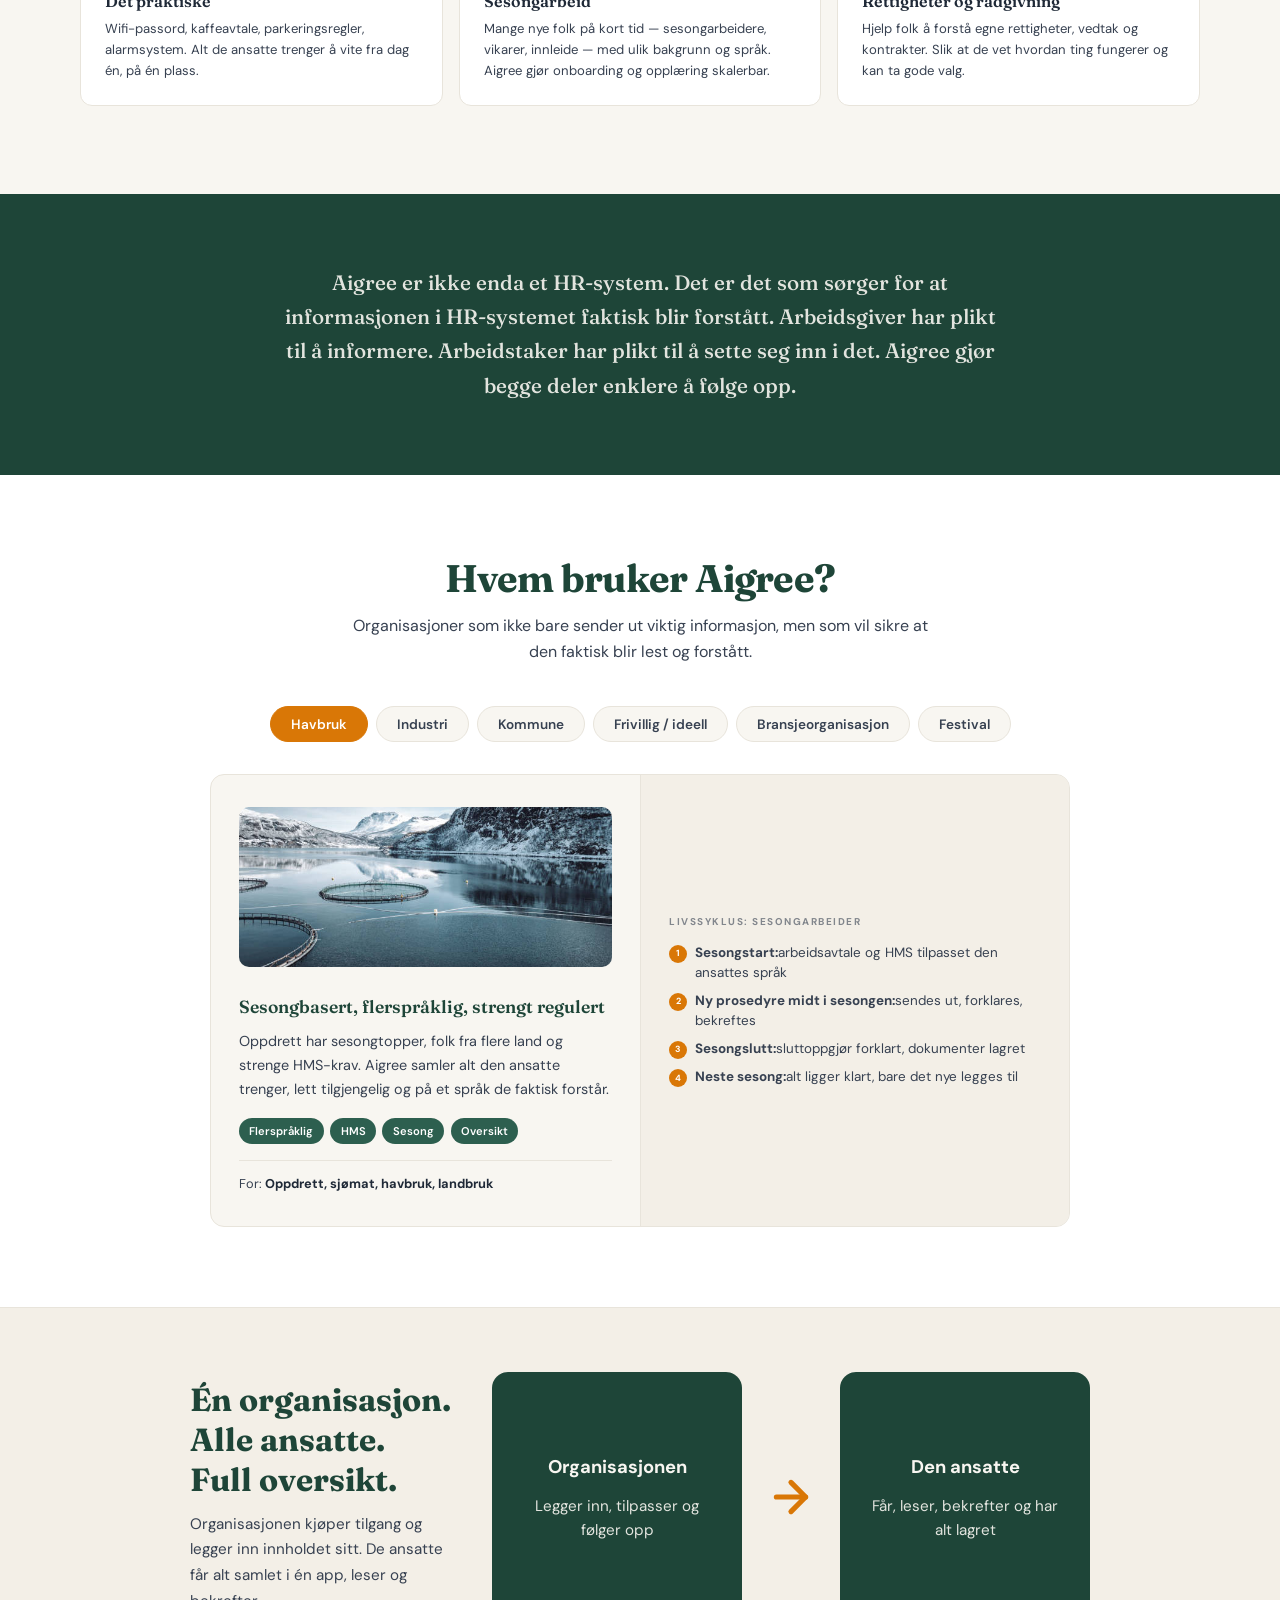
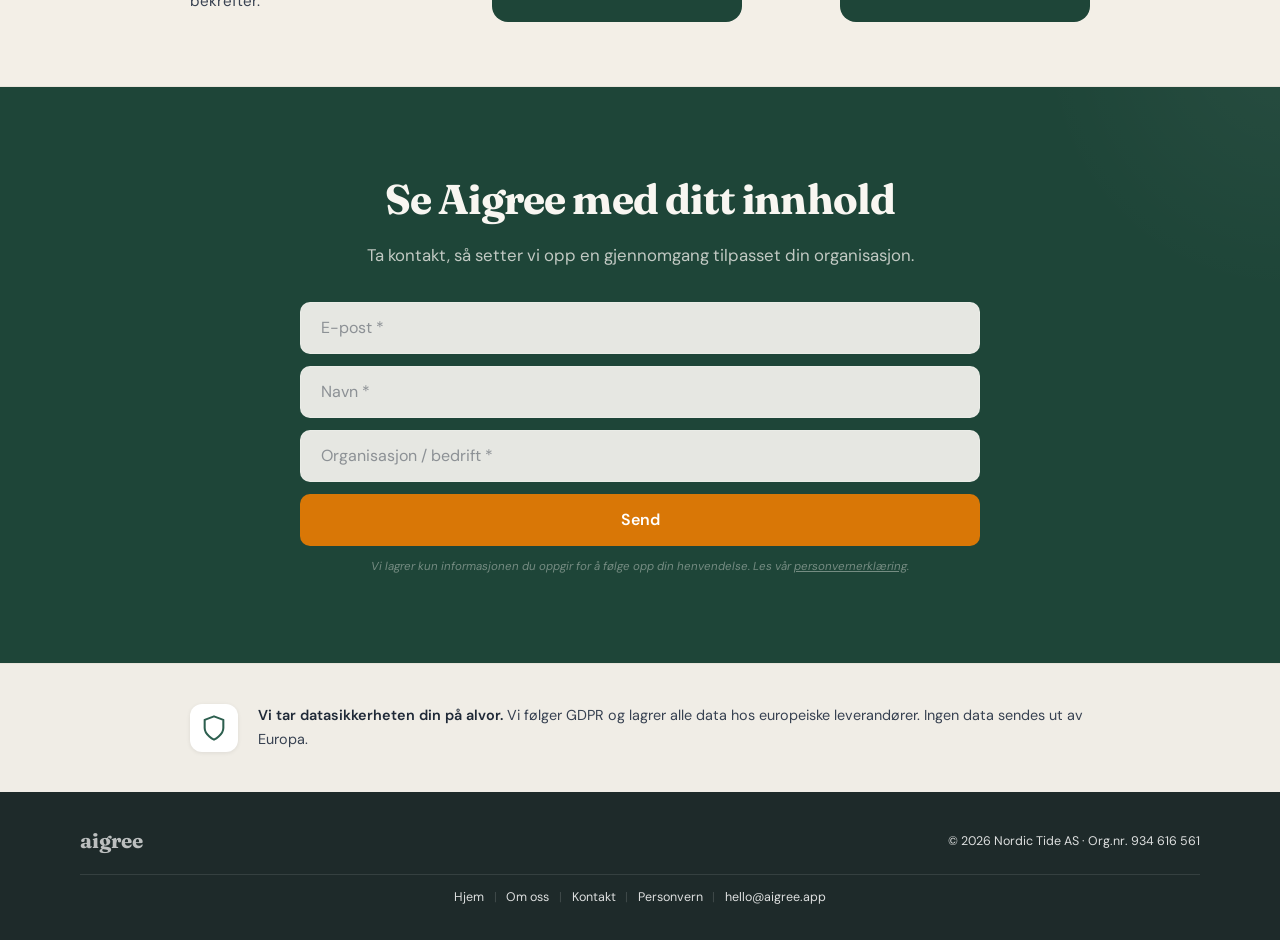
==== commit c3b186e9: "Make trust section single inline text that wraps naturally Co-Authored-By: Claude Sonnet 4.6 <norepl" ====
--- a/index.html
+++ b/index.html
@@ -320,10 +320,7 @@
 <div class="trust-icon">
 <svg width="28" height="28" viewBox="0 0 24 24" fill="none" stroke="currentColor" stroke-width="1.75" stroke-linecap="round" stroke-linejoin="round"><path d="M12 22s8-4 8-10V5l-8-3-8 3v7c0 6 8 10 8 10z"/></svg>
 </div>
-<div>
-<h4>Vi tar datasikkerheten din på alvor</h4>
-<p>Vi følger GDPR og lagrer alle data hos europeiske leverandører. Ingen data sendes ut av Europa.</p>
-</div>
+<p class="trust-text"><strong>Vi tar datasikkerheten din på alvor.</strong> Vi følger GDPR og lagrer alle data hos europeiske leverandører. Ingen data sendes ut av Europa.</p>
 </div>
 </div>
 </section>
--- a/css/shared.css
+++ b/css/shared.css
@@ -227,10 +227,10 @@
 .footer-top{display:flex;align-items:center;justify-content:space-between;padding-bottom:1rem;border-bottom:1px solid rgba(255,255,255,.1);margin-bottom:.75rem}
 /* Trust section */
 .trust-section{padding:2.5rem 0;background:var(--taupe-l);border-top:1px solid var(--taupe)}
-.trust-box{display:flex;align-items:flex-start;gap:1.25rem;max-width:640px;margin:0 auto}
+.trust-box{display:flex;align-items:center;gap:1.25rem;max-width:900px;margin:0 auto}
 .trust-icon{flex-shrink:0;width:48px;height:48px;background:var(--white);border-radius:12px;display:flex;align-items:center;justify-content:center;color:var(--sage);box-shadow:0 1px 4px rgba(0,0,0,.08)}
-.trust-box h4{font-family:var(--font-b);font-size:1rem;font-weight:600;color:var(--charcoal);margin-bottom:.4rem}
-.trust-box p{font-size:.9rem;color:var(--charcoal-s);line-height:1.65;margin:0}
+.trust-text{font-size:.9rem;color:var(--charcoal-s);line-height:1.65;margin:0}
+.trust-text strong{color:var(--charcoal);font-weight:600}
 .footer-logo{font-family:var(--font-d);font-size:1.3rem;font-weight:700;color:rgba(255,255,255,.7)}
 .footer-company{font-size:.78rem;color:rgba(255,255,255,.85)}
 .footer-company a,.footer-company a:visited,.footer-company a:link{color:inherit!important;text-decoration:none!important}
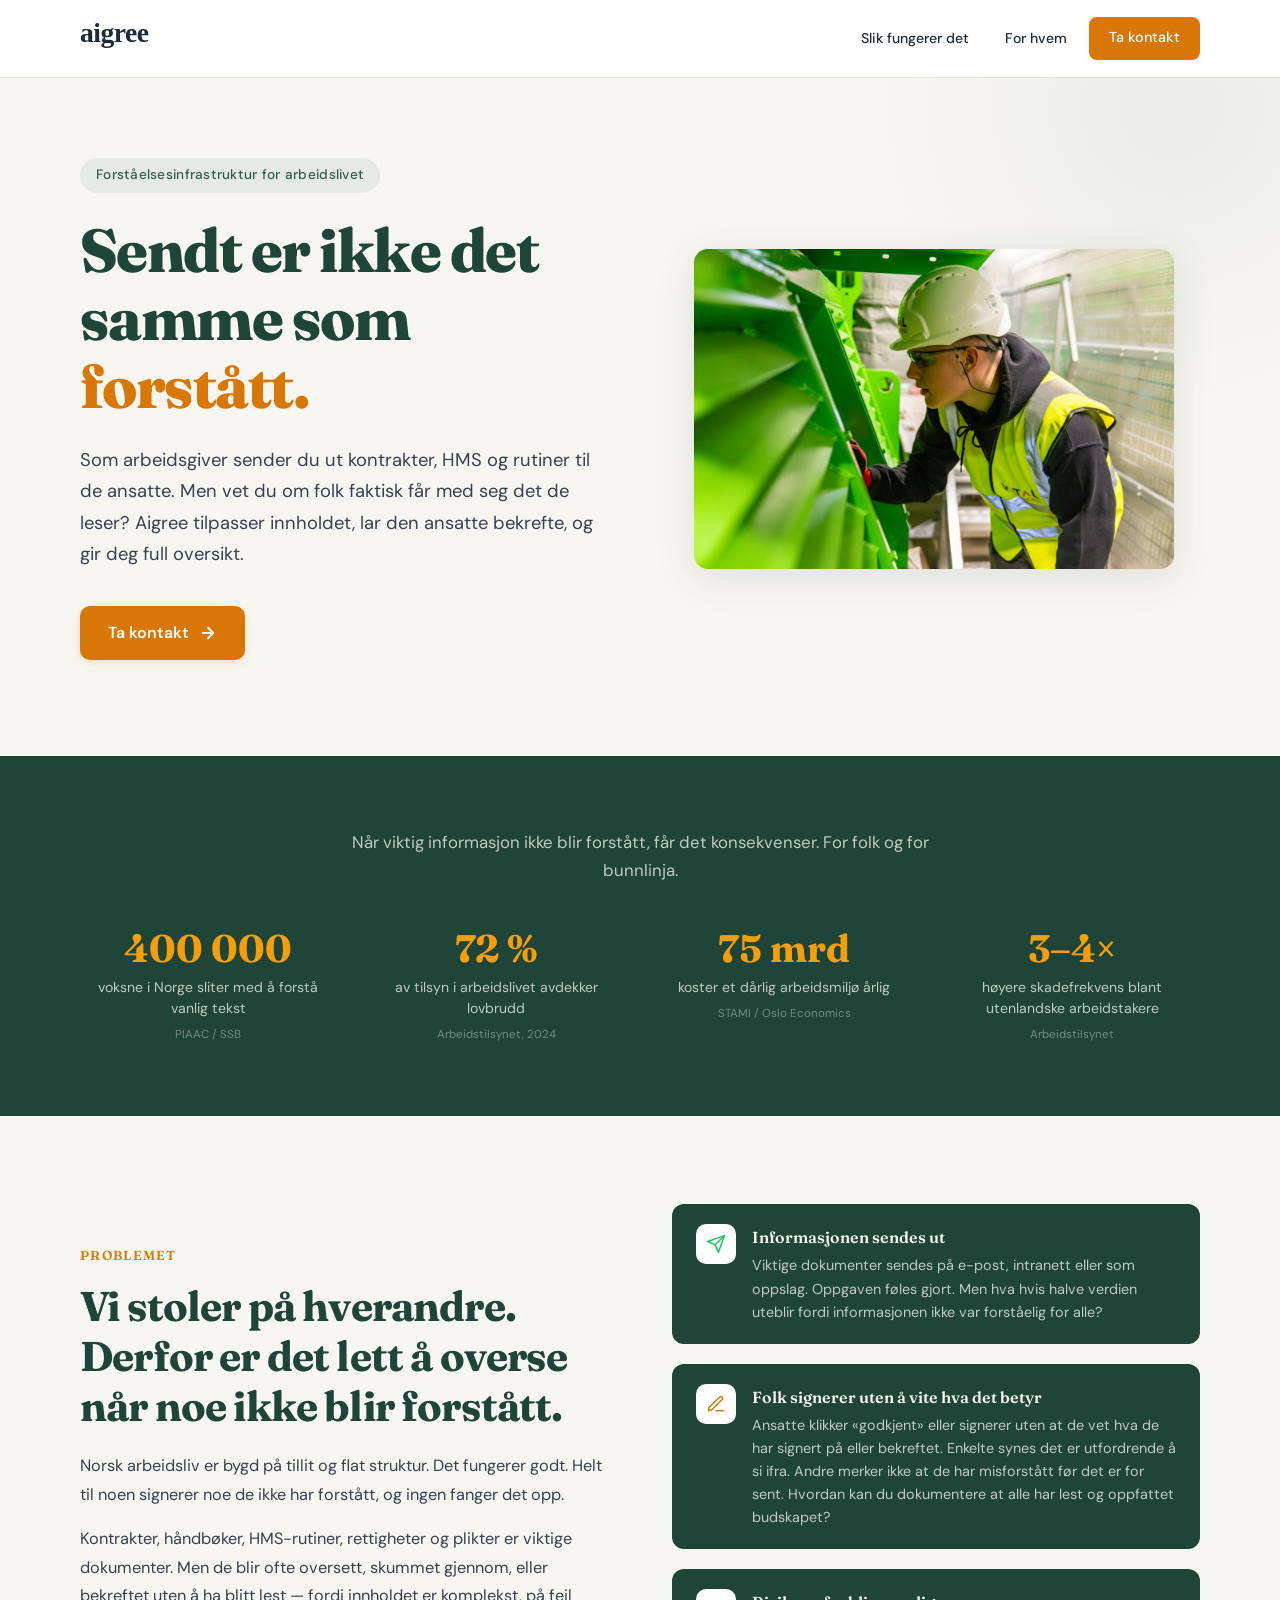
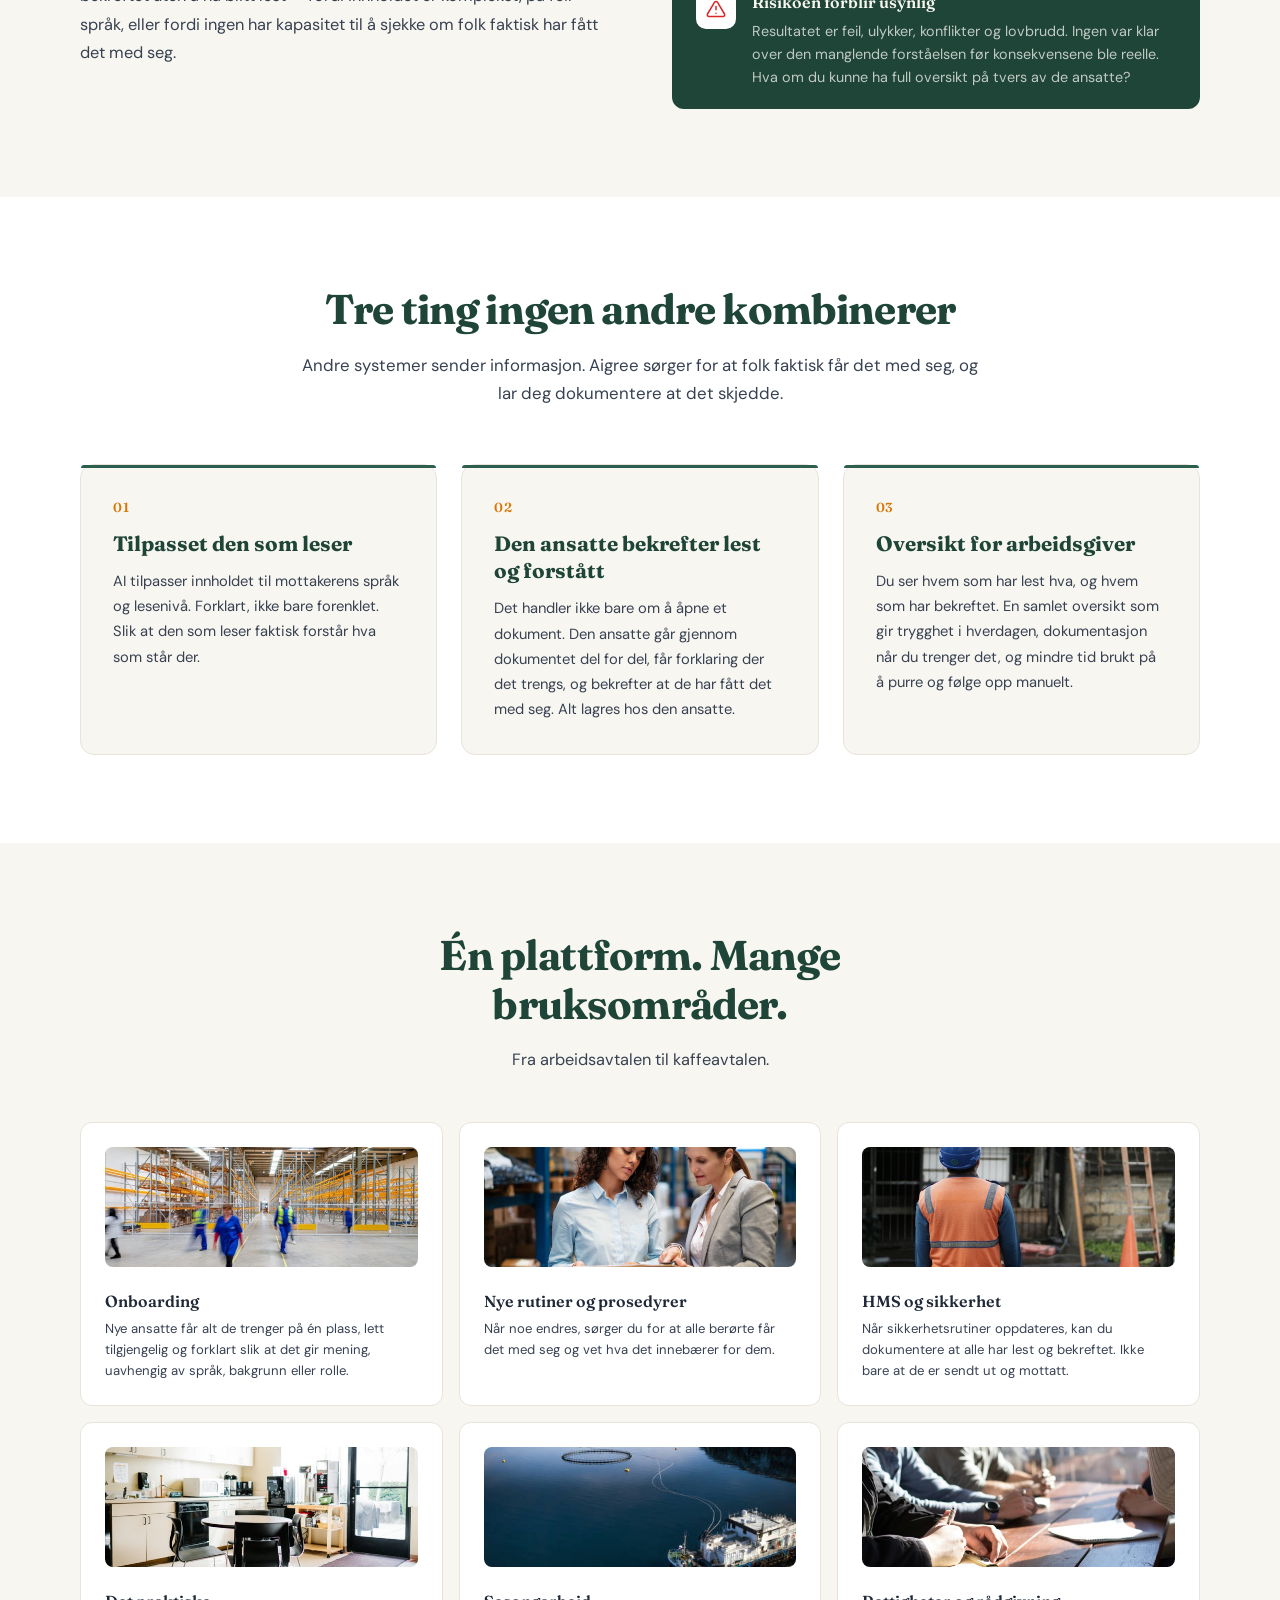
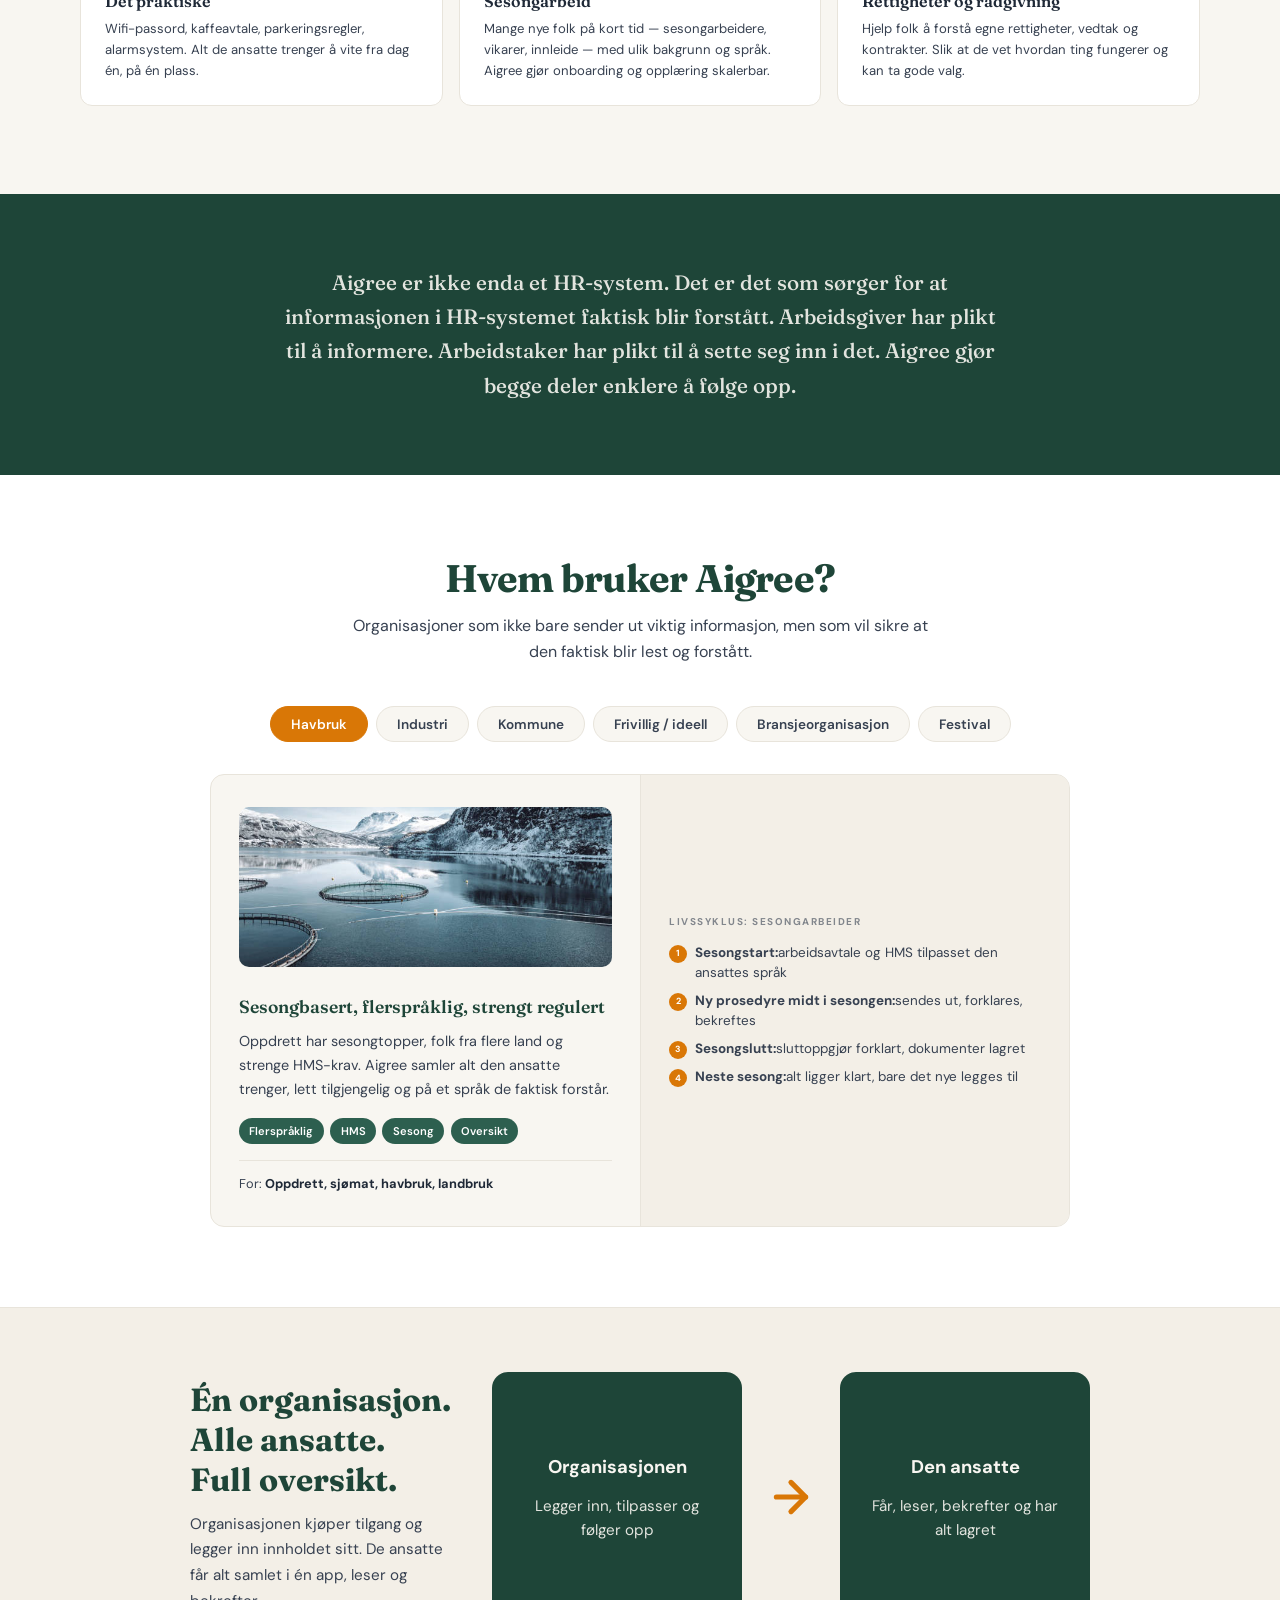
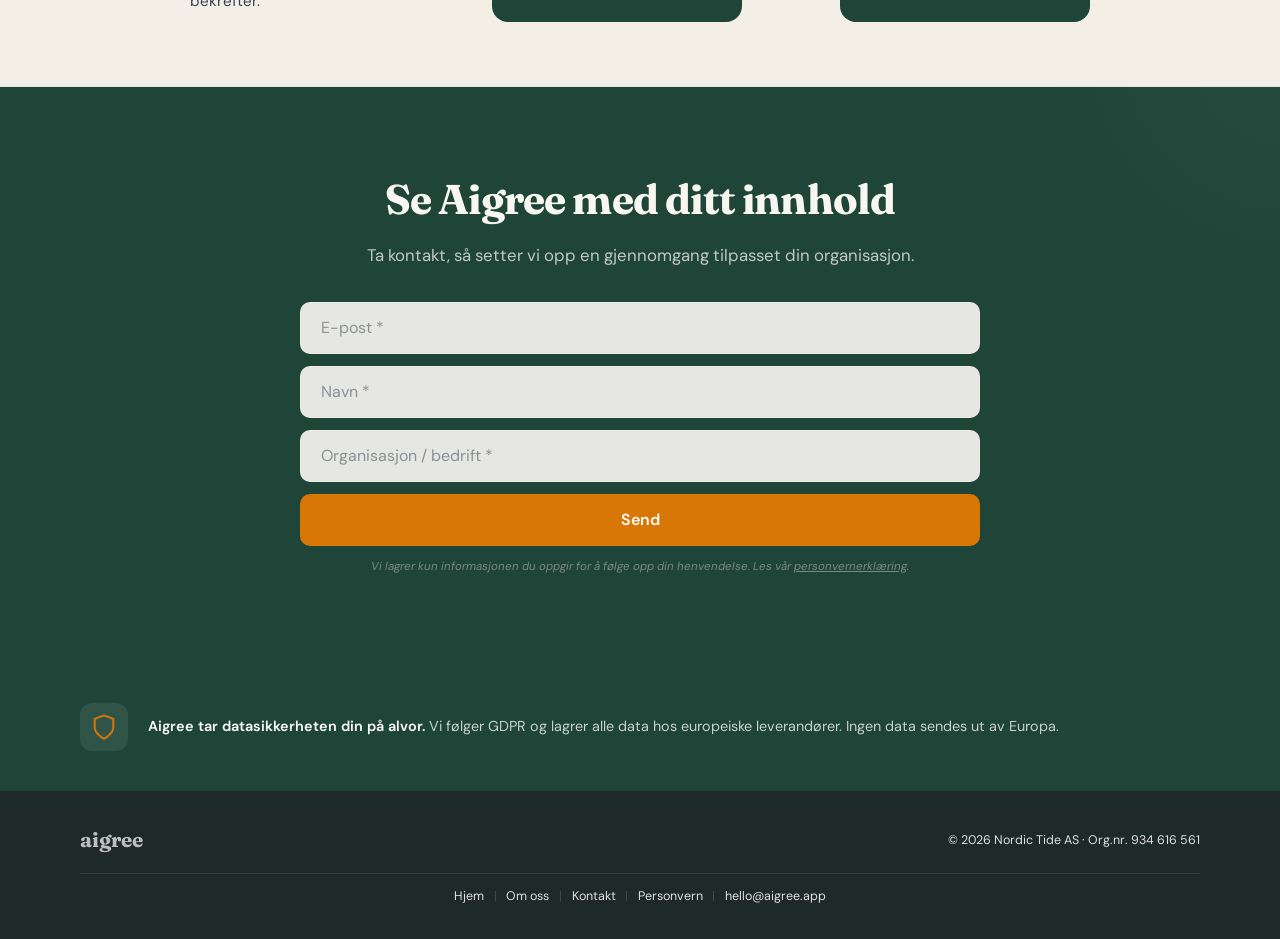
==== commit d490c304: "Trust section: 'Aigree tar datasikkerheten din på alvor' Co-Authored-By: Claude Sonnet 4.6 <noreply@" ====
--- a/index.html
+++ b/index.html
@@ -320,7 +320,7 @@
 <div class="trust-icon">
 <svg width="28" height="28" viewBox="0 0 24 24" fill="none" stroke="currentColor" stroke-width="1.75" stroke-linecap="round" stroke-linejoin="round"><path d="M12 22s8-4 8-10V5l-8-3-8 3v7c0 6 8 10 8 10z"/></svg>
 </div>
-<p class="trust-text"><strong>Vi tar datasikkerheten din på alvor.</strong> Vi følger GDPR og lagrer alle data hos europeiske leverandører. Ingen data sendes ut av Europa.</p>
+<p class="trust-text"><strong>Aigree tar datasikkerheten din på alvor.</strong> Vi følger GDPR og lagrer alle data hos europeiske leverandører. Ingen data sendes ut av Europa.</p>
 </div>
 </div>
 </section>
--- a/css/shared.css
+++ b/css/shared.css
@@ -226,11 +226,11 @@
 @media(min-width:1024px){.footer-inner{padding:0 2.5rem}}
 .footer-top{display:flex;align-items:center;justify-content:space-between;padding-bottom:1rem;border-bottom:1px solid rgba(255,255,255,.1);margin-bottom:.75rem}
 /* Trust section */
-.trust-section{padding:2.5rem 0;background:var(--taupe-l);border-top:1px solid var(--taupe)}
-.trust-box{display:flex;align-items:center;gap:1.25rem;max-width:900px;margin:0 auto}
-.trust-icon{flex-shrink:0;width:48px;height:48px;background:var(--white);border-radius:12px;display:flex;align-items:center;justify-content:center;color:var(--sage);box-shadow:0 1px 4px rgba(0,0,0,.08)}
-.trust-text{font-size:.9rem;color:var(--charcoal-s);line-height:1.65;margin:0}
-.trust-text strong{color:var(--charcoal);font-weight:600}
+.trust-section{padding:2.5rem 0;background:var(--sage-d);border-top:none}
+.trust-box{display:flex;align-items:center;gap:1.25rem}
+.trust-icon{flex-shrink:0;width:48px;height:48px;background:rgba(255,255,255,.08);border-radius:12px;display:flex;align-items:center;justify-content:center;color:var(--burnt);box-shadow:none}
+.trust-text{font-size:.9rem;color:rgba(255,255,255,.75);line-height:1.65;margin:0}
+.trust-text strong{color:var(--white);font-weight:600}
 .footer-logo{font-family:var(--font-d);font-size:1.3rem;font-weight:700;color:rgba(255,255,255,.7)}
 .footer-company{font-size:.78rem;color:rgba(255,255,255,.85)}
 .footer-company a,.footer-company a:visited,.footer-company a:link{color:inherit!important;text-decoration:none!important}
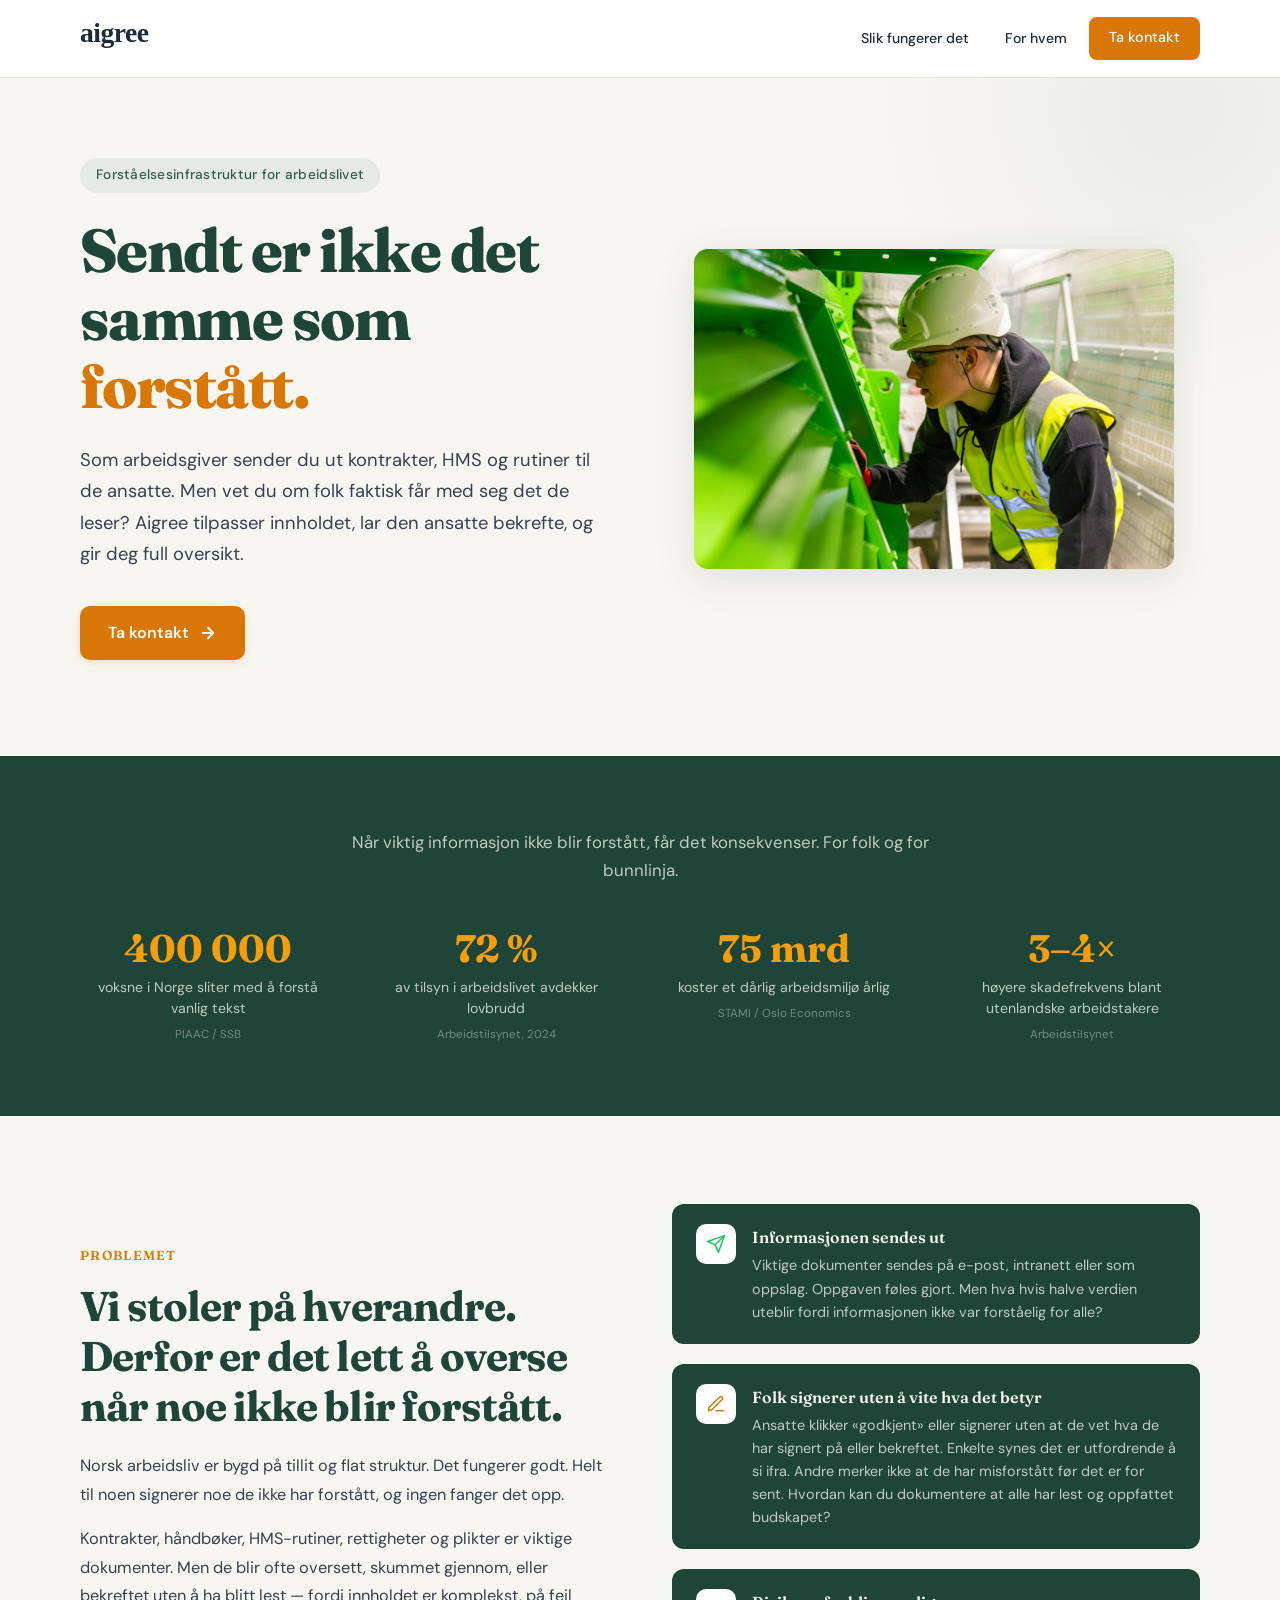
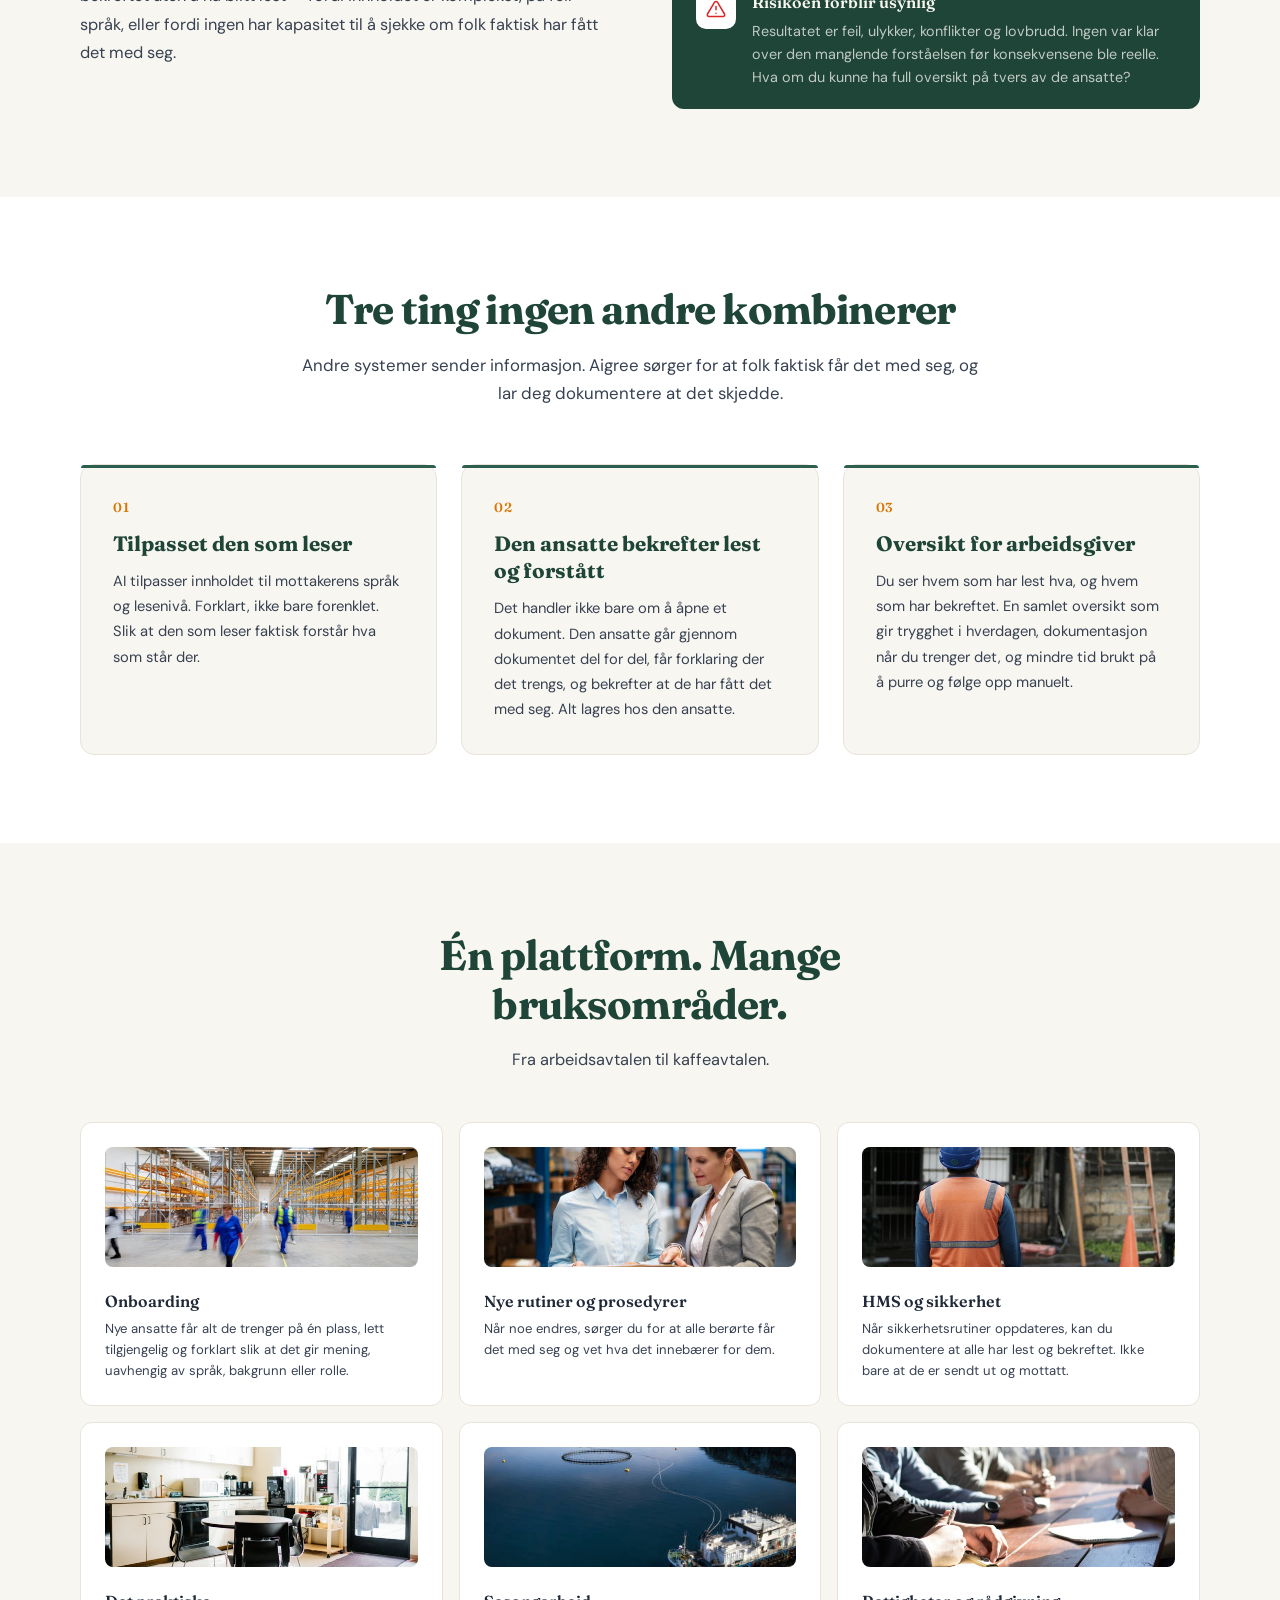
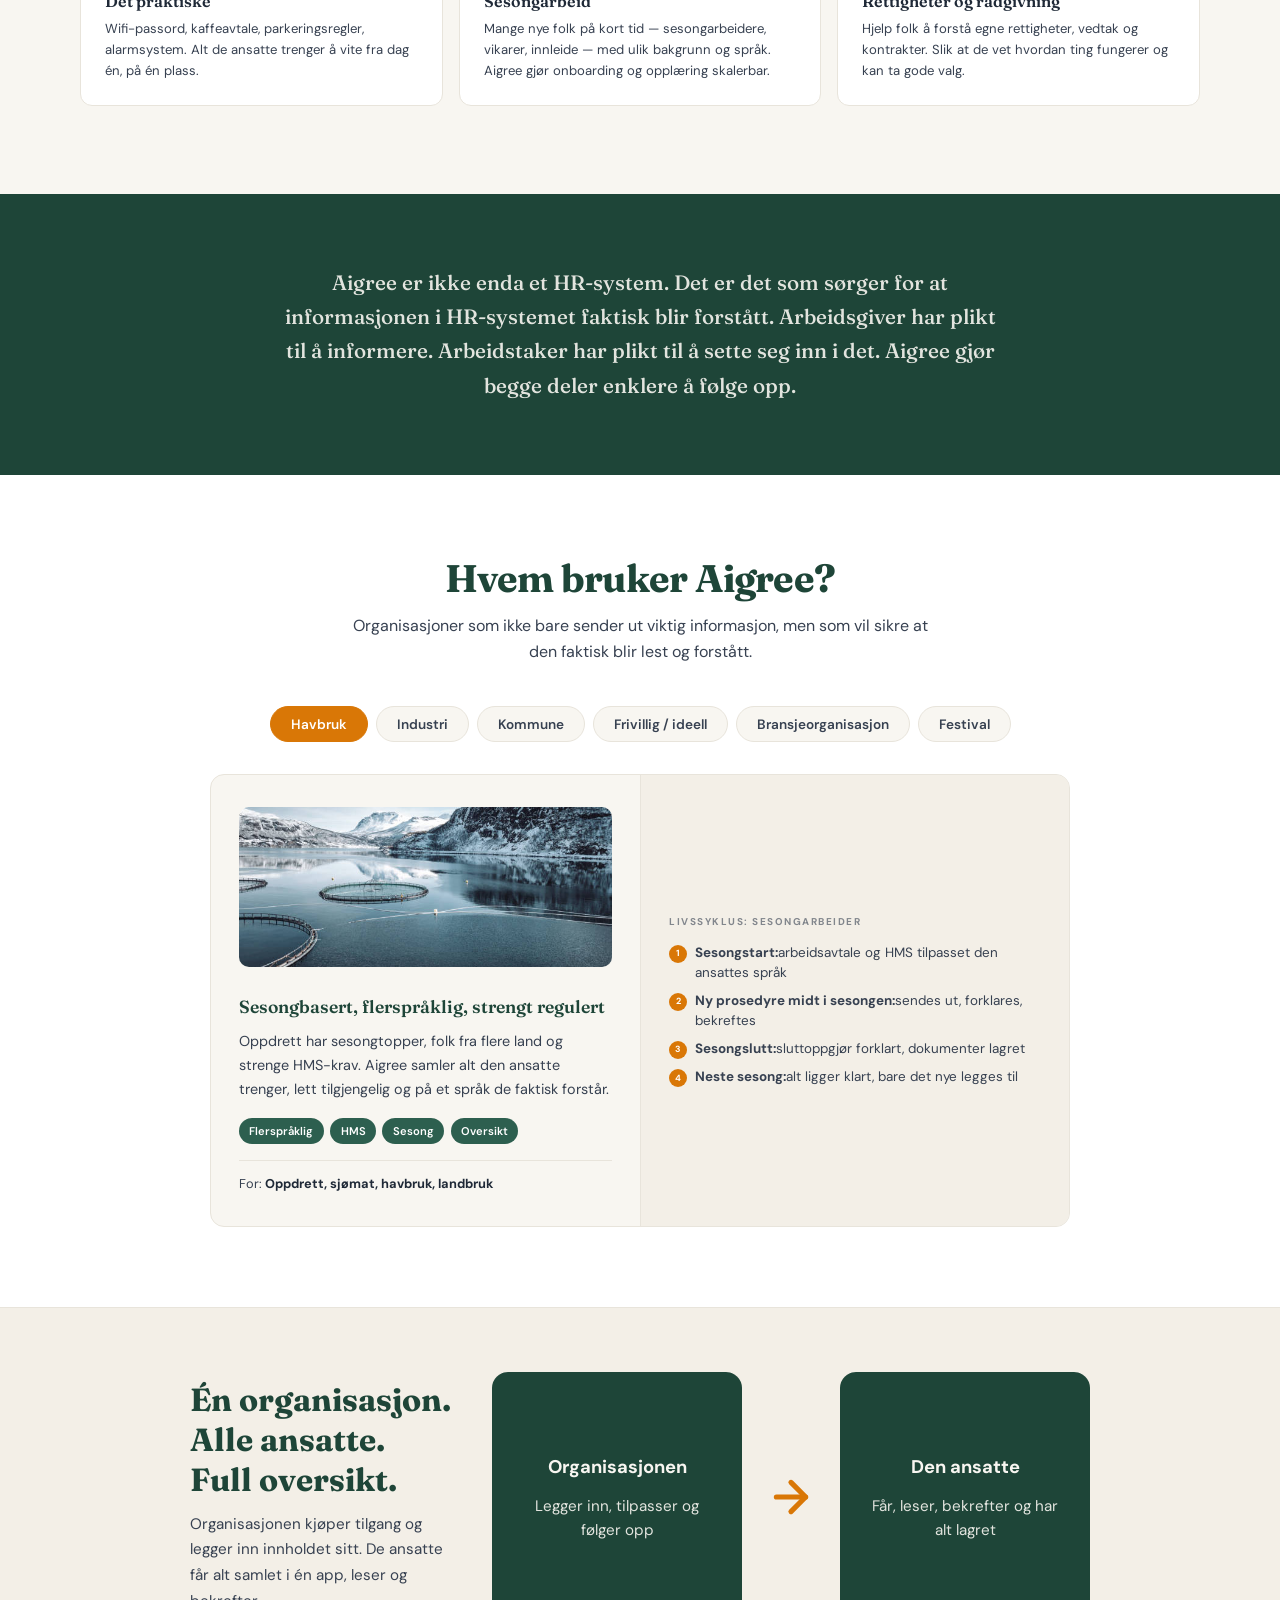
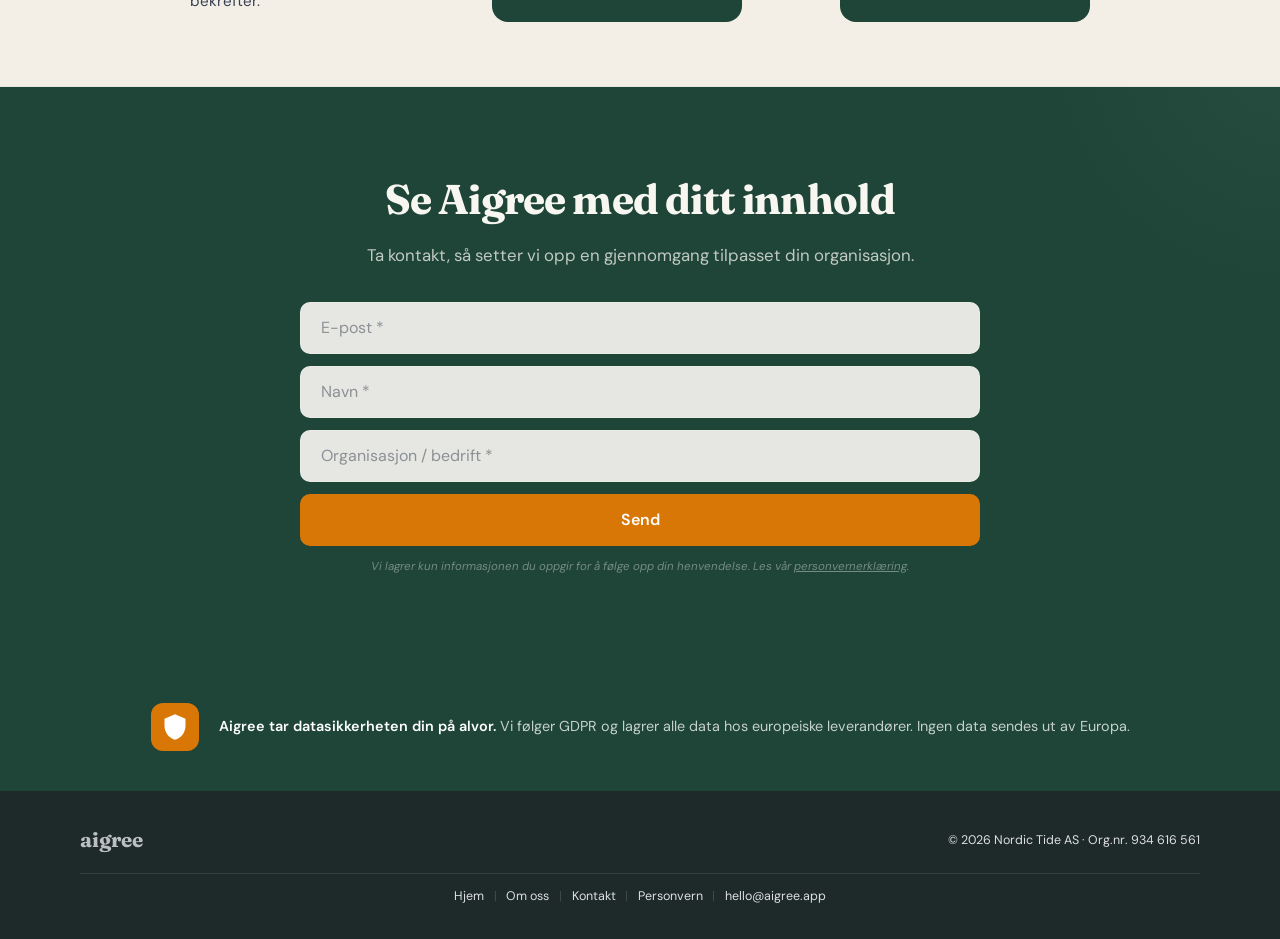
==== commit 0b6468de: "Trust icon: orange box with filled white shield Co-Authored-By: Claude Sonnet 4.6 <noreply@anthropic" ====
--- a/index.html
+++ b/index.html
@@ -318,7 +318,7 @@
 <div class="container">
 <div class="trust-box">
 <div class="trust-icon">
-<svg width="28" height="28" viewBox="0 0 24 24" fill="none" stroke="currentColor" stroke-width="1.75" stroke-linecap="round" stroke-linejoin="round"><path d="M12 22s8-4 8-10V5l-8-3-8 3v7c0 6 8 10 8 10z"/></svg>
+<svg width="28" height="28" viewBox="0 0 24 24" fill="currentColor" stroke="none"><path d="M12 1L3 5v6c0 5.55 3.84 10.74 9 12 5.16-1.26 9-6.45 9-12V5l-9-4z"/></svg>
 </div>
 <p class="trust-text"><strong>Aigree tar datasikkerheten din på alvor.</strong> Vi følger GDPR og lagrer alle data hos europeiske leverandører. Ingen data sendes ut av Europa.</p>
 </div>
--- a/css/shared.css
+++ b/css/shared.css
@@ -227,8 +227,8 @@
 .footer-top{display:flex;align-items:center;justify-content:space-between;padding-bottom:1rem;border-bottom:1px solid rgba(255,255,255,.1);margin-bottom:.75rem}
 /* Trust section */
 .trust-section{padding:2.5rem 0;background:var(--sage-d);border-top:none}
-.trust-box{display:flex;align-items:center;gap:1.25rem}
-.trust-icon{flex-shrink:0;width:48px;height:48px;background:rgba(255,255,255,.08);border-radius:12px;display:flex;align-items:center;justify-content:center;color:var(--burnt);box-shadow:none}
+.trust-box{display:flex;align-items:center;gap:1.25rem;justify-content:center}
+.trust-icon{flex-shrink:0;width:48px;height:48px;background:var(--burnt);border-radius:12px;display:flex;align-items:center;justify-content:center;color:#fff;box-shadow:none}
 .trust-text{font-size:.9rem;color:rgba(255,255,255,.75);line-height:1.65;margin:0}
 .trust-text strong{color:var(--white);font-weight:600}
 .footer-logo{font-family:var(--font-d);font-size:1.3rem;font-weight:700;color:rgba(255,255,255,.7)}
